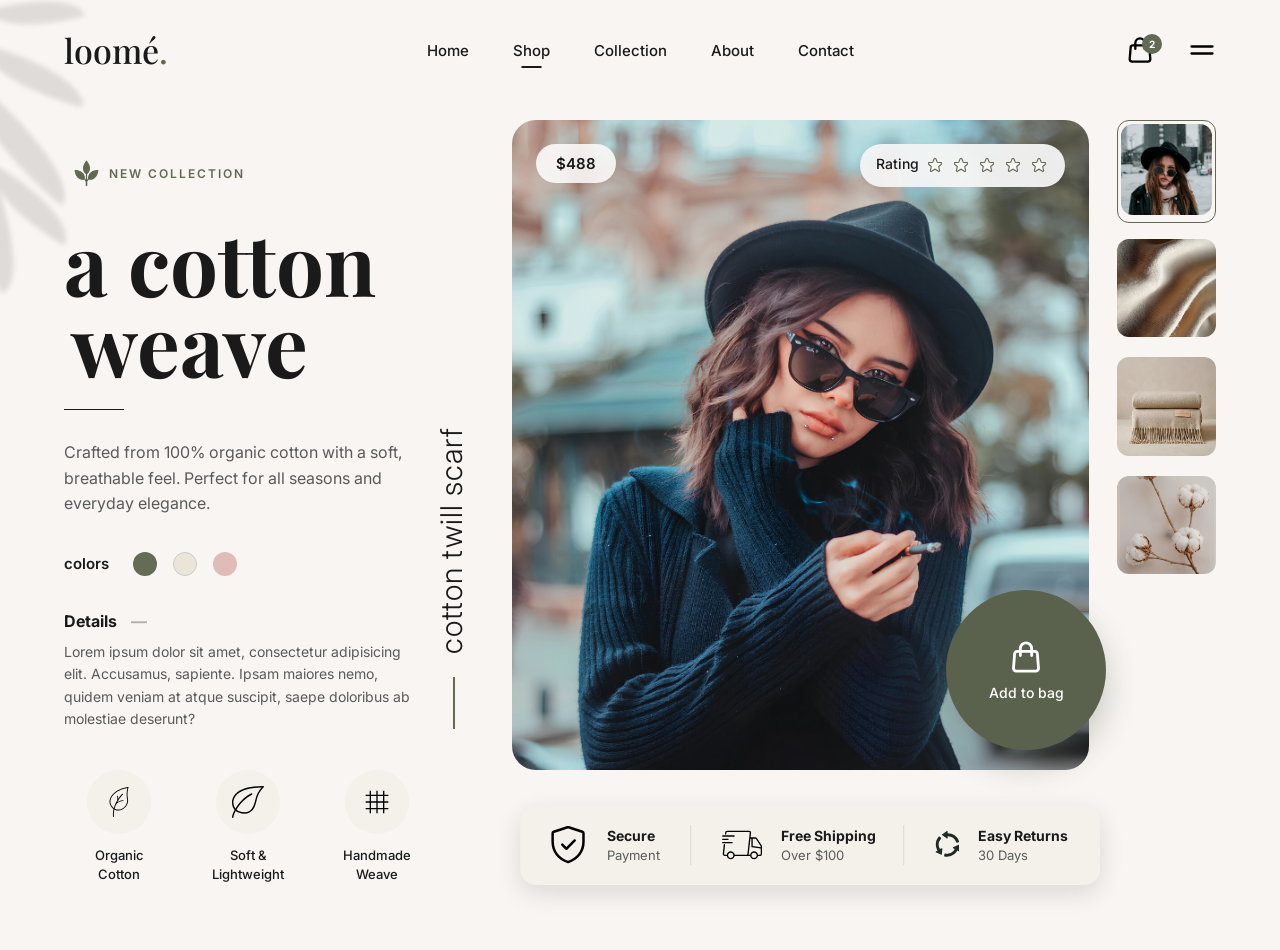
==== index.html @ 885e96d4 "Final fix: renamed a.html to index.html" ====
<!doctype html>
<html lang="en">
  <head>
    <meta charset="UTF-8" />
    <meta name="viewport" content="width=device-width, initial-scale=1.0" />
    <title>Loomé. | A Cotton Weave</title>

    <link rel="preconnect" href="https://fonts.googleapis.com" />
    <link rel="preconnect" href="https://fonts.gstatic.com" crossorigin />
    <link
      href="https://fonts.googleapis.com/css2?family=Inter:wght@400;500;600&family=Playfair+Display:wght@400;500;600&display=swap"
      rel="stylesheet"
    />

    <link rel="icon" href="data:image/svg+xml,<svg xmlns='http://www.w3.org/2000/svg' viewBox='0 0 32 32'><path fill='%23626a54' d='M16 2C9 2 4 8 4 14c0 4 2 7 5 9l-1 5c0 .6.4 1 1 1h14c.6 0 1-.4 1-1l-1-5c3-2 5-5 5-9 0-6-5-12-12-12zm0 4c1.5 0 3 2 3.5 5H12.5C13 8 14.5 6 16 6z'/></svg>" type="image/svg+xml" />
    <link rel="stylesheet" href="a.css" />
  </head>

  <body>
    <!-- Leaf Shadow Overlay (merged from hii.html) -->
    <div class="shadow-sidebar">
      <div class="leaf leaf-1"></div>
      <div class="leaf leaf-2"></div>
      <div class="leaf leaf-3"></div>
      <div class="leaf leaf-4"></div>
      <div class="leaf leaf-5"></div>
    </div>

    <header class="navbar">
      <div class="logo font-serif">loomé<span>.</span></div>

      <nav class="nav-links">
        <a href="#">Home</a>
        <a href="#" class="active-link">Shop</a>
        <a href="#">Collection</a>
        <a href="#">About</a>
        <a href="#">Contact</a>
      </nav>

      <div class="nav-actions">
        <div class="cart-box">
          <svg xmlns="http://www.w3.org/2000/svg" width="200" height="200" viewBox="0 0 24 24" fill="#000000">
            <g fill="none" stroke="#000000" stroke-linecap="round" stroke-linejoin="round" stroke-width="2">
              <path
                d="M3.977 9.84A2 2 0 0 1 5.971 8h12.058a2 2 0 0 1 1.994 1.84l.803 10A2 2 0 0 1 18.833 22H5.167a2 2 0 0 1-1.993-2.16l.803-10Z"
              />
              <path d="M16 11V6a4 4 0 0 0-4-4v0a4 4 0 0 0-4 4v5" />
            </g>
          </svg>
          <span class="badge">2</span>
        </div>
        <!-- Menu / Hamburger Icon -->
        <svg xmlns="http://www.w3.org/2000/svg" width="200" height="200" viewBox="0 0 24 24">
          <path
            fill="none"
            stroke="#000000"
            stroke-linecap="round"
            stroke-linejoin="round"
            stroke-width="2"
            d="M3 15h18M3 9h18"
          />
        </svg>
      </div>
    </header>

    <main class="showcase-container">
      <article class="left-content">
        <div class="new-collection">
          <!-- Decorative Leaf / Botanical Ornament -->
          <svg
            xmlns="http://www.w3.org/2000/svg"
            width="1024"
            height="1024"
            preserveAspectRatio="none"
            viewBox="0 0 2048 2048"
            display="block"
            id="a1c1c7e6-6c82-4d5e-a35e-f073b77989a0"
          >
            <path fill="#f8f5f2" d="M 0 0 L 2048 0 L 2048 2048 L 0 2048 L 0 0 z" class="colorffffff svgShape"></path>
            <path
              fill="#f8f5f2"
              d="M 1767.17 893.492 C 1768.96 911.976 1767.73 951.529 1767.8 971.241 L 1768.89 1107.15 L 1769.23 1259.68 C 1769.54 1348.61 1773.03 1442.19 1739.14 1526.13 C 1716.74 1581.59 1683.23 1629.81 1638.31 1669.49 C 1588.54 1712.63 1528.68 1742.51 1464.29 1756.35 C 1399.92 1770.28 1324.96 1767.62 1258.46 1767.76 L 1021.67 1767.5 L 800.336 1767.37 C 754.421 1767.5 701.403 1768.71 655.812 1766.3 C 550.573 1760.73 447.702 1715.15 377.395 1635.38 C 334.936 1587.05 305.66 1528.58 292.398 1465.62 C 279.533 1406.07 280.464 1319.87 280.207 1257.02 L 280.039 1034.32 L 280.053 804.229 C 279.981 748.866 278.727 692.244 282.349 637.126 C 289.1 532.247 337.828 434.513 417.525 366.004 C 463.341 326.005 528.139 294.079 587.67 281.989 C 657.521 267.803 740.595 270.192 812.289 270.39 L 1011.07 270.257 L 1237.25 270.076 C 1288.79 270.035 1341.9 269.266 1393.28 272.473 C 1499.74 279.119 1601.61 324.816 1672.11 406.144 C 1719.79 461.461 1750.89 529.101 1761.86 601.297 C 1767.69 640.131 1769.98 704.323 1766.96 743.63 L 1766.88 744.606 L 1767.17 893.492 z"
              class="colorffffff svgShape"
            ></path>
            <path
              fill="#f8f5f2"
              d="M 1767.17 893.492 C 1768.96 911.976 1767.73 951.529 1767.8 971.241 L 1768.89 1107.15 L 1769.23 1259.68 C 1769.54 1348.61 1773.03 1442.19 1739.14 1526.13 C 1716.74 1581.59 1683.23 1629.81 1638.31 1669.49 C 1588.54 1712.63 1528.68 1742.51 1464.29 1756.35 C 1399.92 1770.28 1324.96 1767.62 1258.46 1767.76 L 1021.67 1767.5 L 800.336 1767.37 C 754.421 1767.5 701.403 1768.71 655.812 1766.3 C 550.573 1760.73 447.702 1715.15 377.395 1635.38 C 334.936 1587.05 305.66 1528.58 292.398 1465.62 C 279.533 1406.07 280.464 1319.87 280.207 1257.02 L 280.039 1034.32 L 280.053 804.229 C 279.981 748.866 278.727 692.244 282.349 637.126 C 289.1 532.247 337.828 434.513 417.525 366.004 C 463.341 326.005 528.139 294.079 587.67 281.989 C 657.521 267.803 740.595 270.192 812.289 270.39 L 1011.07 270.257 L 1237.25 270.076 C 1288.79 270.035 1341.9 269.266 1393.28 272.473 C 1499.74 279.119 1601.61 324.816 1672.11 406.144 C 1719.79 461.461 1750.89 529.101 1761.86 601.297 C 1767.69 640.131 1769.98 704.323 1766.96 743.63 L 1766.88 744.606 C 1763.19 749.811 1765.47 806.298 1764.81 818.019 C 1763.34 798.137 1764.08 772.165 1763.99 751.796 C 1763.58 719.822 1762.71 687.856 1761.36 655.908 C 1751.82 469.374 1635.46 323.747 1449.67 286.172 C 1384.65 273.022 1316.18 275.717 1250 275.795 L 1040.13 275.994 L 818.181 276.132 C 762.923 276.038 708.32 274.912 653.142 278.66 C 547.54 285.834 450.688 330.394 381.092 411.262 C 338.662 460.651 309.348 519.926 295.85 583.624 C 283.047 643.886 285.513 717.315 285.609 779.313 L 285.464 975.562 L 285.837 1224.56 C 286.021 1307.12 282.298 1395.56 301.359 1476.19 C 318.077 1546.92 360.358 1617.38 415.842 1664.85 C 466.935 1708.36 528.163 1738.3 593.876 1751.91 C 646.013 1763.06 706.036 1762.88 759.415 1763.44 L 965.832 1763.55 L 1226.44 1763.51 C 1282.43 1763.33 1339.06 1763.89 1394.64 1760.27 C 1500.18 1753.41 1601.9 1709.59 1670.99 1627.35 C 1761.58 1519.49 1763.96 1414.77 1764 1281.93 L 1763.94 1106.6 L 1764 1040.87 C 1764 1031.46 1763.55 1010.98 1764.99 1002.34 C 1769.49 994.738 1766.47 909.94 1767.17 893.492 z"
              class="colorcac9ca svgShape"
            ></path>
            <path
              fill="#626a54"
              d="M 1764.81 818.019 C 1765.47 806.298 1763.19 749.811 1766.88 744.606 L 1767.17 893.492 C 1766.47 909.94 1769.49 994.738 1764.99 1002.34 L 1764.81 818.019 z"
              class="color929392 svgShape"
            ></path>
            <path
              d="M 1022.09 457.817 C 1034.05 458.702 1049.45 481.337 1056.94 491.252 C 1130.3 588.339 1197.32 710.33 1180.28 836.294 C 1168.26 925.153 1120.59 997.635 1050.41 1051.48 L 1055.81 1299.47 C 1068.34 1282.46 1084.57 1266.35 1098.37 1250.02 C 1095.73 1218.06 1097.78 1185.89 1104.49 1154.53 C 1123.18 1068.59 1176.61 995.525 1250.46 948.456 C 1326.96 899.702 1418.09 879.021 1507.45 870.851 C 1521.03 869.61 1547.84 865.917 1560.47 869.196 C 1563.33 869.941 1564.92 871.07 1566.29 873.758 C 1572.46 885.773 1553.97 958.666 1549.52 974.832 C 1519 1085.61 1461.32 1199.45 1357.85 1258.14 C 1285.83 1298.99 1208.56 1308.4 1129.02 1286.51 C 1114.33 1301.87 1067.32 1361.25 1057.23 1379.06 C 1057.04 1392.38 1058.01 1408.81 1058.4 1422.35 L 1060.19 1495.17 C 1061.08 1529.21 1070.25 1569.23 1026.63 1577.09 C 978.407 1575.32 989.862 1530.96 989.667 1497.4 C 989.442 1458.62 992.977 1418.44 991.548 1379.77 C 967.531 1345.14 947.243 1319.63 919.956 1287.66 C 871.474 1302.49 816.665 1300.91 767.551 1288.97 C 587.994 1245.33 499.711 1046.79 481.342 879.141 C 481.039 864.174 504.458 867.934 513.133 868.439 C 646.223 876.194 796.063 914.012 883.011 1022.89 C 931.964 1084.18 958.351 1171.47 949.297 1249.01 C 964.192 1266.54 978.714 1282.4 993.581 1300.49 C 992.635 1276.3 994.811 1237.81 995.365 1212.52 L 998.875 1050.49 L 997.929 1049.92 C 968.467 1032.65 935.345 994.623 916.779 966.091 C 870.193 894.498 855.659 807.794 874.275 724.513 C 892.712 642.03 939.855 561.186 990.476 494.218 C 996.49 486.262 1014.44 462.719 1022.09 457.817 z"
              fill="#626a54"
              class="color000000 svgShape"
            ></path>
            <path
              fill="#626a54"
              d="M1543.31 885.415C1545.89 885.191 1547.55 885.291 1550.12 885.351 1552.91 890.42 1541.17 942.875 1538.62 952.875 1510.57 1062.66 1457.79 1178.18 1357.35 1239.21 1292.38 1278.68 1215.76 1291.69 1142.3 1273.38 1187.89 1222.44 1237.5 1176.92 1286.64 1129.63 1324.54 1092.95 1361.77 1055.57 1398.29 1017.51 1403.9 1012.02 1406.68 1007.31 1402.61 999.588 1395.53 994.702 1389.43 999.758 1383.33 1003.99 1330.25 1040.86 1281.39 1080.63 1232.72 1123.15 1191.63 1158.48 1152.02 1195.48 1113.97 1234.06 1112.67 981.625 1328.16 899.47 1543.31 885.415zM497.563 884.618C501.044 884.669 504.524 884.782 508.001 884.958 629.375 890.904 774.071 925.831 858.517 1019.63 911.097 1078.11 938.222 1155.13 933.898 1233.66 857.908 1151.78 749.123 1062.68 655.827 998.618 653.956 997.334 650.561 998.462 648.645 999.403 643.77 1004.57 643.84 1008.58 647.35 1014.65 667.401 1038.49 690.488 1060.4 712.212 1082.7 774.887 1147.01 847.506 1206.47 906.656 1274 896.894 1276.27 887.043 1278.13 877.128 1279.59 804.351 1289.64 725.169 1266.61 666.976 1222.42 566.742 1146.32 513.822 1005.36 497.563 884.618zM1025.01 477.948C1025.18 478.148 1025.36 478.349 1025.53 478.549 1101.97 572.301 1176.92 696.185 1165.62 821.994 1159.76 887.231 1130.79 948.22 1087.3 996.726 1075.8 1009.56 1062.96 1020.29 1049.87 1031.24 1050.12 1005.22 1048.33 974.369 1047.67 948.027 1046.64 893.007 1044.85 838.005 1042.29 783.035 1041.17 757.035 1039.67 731.054 1037.78 705.098 1036.94 694.035 1036.22 682.157 1034.37 671.235 1033.61 666.77 1030.88 665.111 1027.36 662.766 1017.94 663.086 1014.37 665.305 1013.27 675.078 1012.02 686.273 1011.58 697.473 1010.85 708.71 1009.06 733.671 1007.7 758.661 1006.75 783.668 1003.31 866.019 1002.36 948.273 999.222 1030.3 992.124 1024.75 985.206 1018.97 978.481 1012.97 922.443 962.855 887.642 888.973 883.036 814.009 877.6 725.558 912.082 645.794 956.988 571.715 976.399 539.694 999.804 506.021 1025.01 477.948z"
              class="colorffffff svgShape"
            ></path>
            <path
              fill="#5a5a5a"
              d="M 1023.89 759.085 L 1026.06 763.741 C 1026.53 802.804 1028.44 844.054 1029.56 883.275 L 1034.41 1078.51 C 1035.22 1111.06 1037.18 1317.38 1041.41 1327.42 C 1042.69 1330.45 1043.98 1330.6 1046.98 1331.61 C 1056.7 1330.88 1069.55 1308.44 1075.98 1301.08 C 1082.62 1293.49 1089.21 1285.09 1096.08 1277.58 C 1155.95 1212.1 1222.42 1152.56 1290.39 1095.64 C 1300.67 1087.04 1332.23 1059.63 1341.23 1054.39 C 1339.05 1058.65 1242.07 1149.85 1231.13 1160.19 C 1158.46 1228.91 1098.57 1291.36 1040.23 1373.13 L 1043.12 1488.16 C 1043.5 1505.7 1044.29 1523.14 1043.9 1540.72 C 1043.35 1565.57 1008.26 1565.58 1006.18 1545.26 C 1004.32 1527.04 1005.92 1503.46 1006.34 1484.81 L 1008.26 1374.14 C 999.855 1359.48 978.477 1332.06 967.629 1318.36 C 908.402 1243.51 836.372 1179.17 768.026 1112.9 C 748.734 1094.2 726.282 1074.71 707.911 1055.73 C 711.946 1056.81 736.407 1078.01 741.633 1082.26 C 817.814 1144.16 892.289 1210.83 957.718 1284.11 C 970.754 1298.65 981.935 1314.67 994.307 1329.73 C 998.652 1335.02 1003.49 1332.41 1007.62 1328.91 C 1010.24 1316.2 1010.44 1272.36 1010.69 1257.49 L 1013.05 1149.6 C 1015.28 1019.39 1018.89 889.214 1023.89 759.085 z"
              class="colorffffff svgShape"
            ></path>
            <path
              fill="#5a5a5a"
              d="M 1024.4 744.046 C 1025.68 752.158 1025.99 755.539 1026.06 763.741 L 1023.89 759.085 C 1023.98 754.041 1024.03 749.08 1024.4 744.046 z"
              class="color929392 svgShape"
            ></path>
          </svg>
          <span>NEW COLLECTION</span>
        </div>

        <h1 class="main-title font-serif">
          a cotton<br />
          <span class="indent">weave</span>
        </h1>

        <div class="divider-line"></div>

        <p class="description">
          Crafted from 100% organic cotton with a soft, breathable feel. Perfect for all seasons and everyday elegance.
        </p>

        <div class="color-options">
          <span class="color-text">colors</span>
          <span class="color-dot dot-olive"></span>
          <span class="color-dot dot-beige"></span>
          <span class="color-dot dot-pink"></span>
        </div>

        <div class="details-section">
          <h3 class="font-sans">Details <span class="dash">—</span></h3>
          <p>
            Lorem ipsum dolor sit amet, consectetur adipisicing elit. Accusamus, sapiente. Ipsam maiores nemo, quidem
            veniam at atque suscipit, saepe doloribus ab molestiae deserunt?
          </p>
        </div>

        <div class="features-wrapper">
          <!-- Organic Cotton — Leaf Icon -->
          <div class="feature-item">
            <div class="icon-bg-circle">
              <svg
                id="SvgjsSvg1001"
                width="32"
                height="32"
                xmlns="http://www.w3.org/2000/svg"
                version="1.1"
                xmlns:xlink="http://www.w3.org/1999/xlink"
                xmlns:svgjs="http://svgjs.com/svgjs"
              >
                <defs id="SvgjsDefs1002"></defs>
                <g id="SvgjsG1008">
                  <svg
                    xmlns="http://www.w3.org/2000/svg"
                    enable-background="new 0 0 70 70"
                    viewBox="0 0 70 70"
                    width="32"
                    height="32"
                  >
                    <path
                      d="M33.5500755,53.4800339c-4.623045,0-9.1562481-1.7011719-12.8715801-5.0073242c-6.0507812-5.3847656-8.0820312-13.4418945-5.3012695-21.0273418l0.1240234-0.3330078c2.1044922-5.5322266,5.9858398-10.4462891,11.2250977-14.2133789C39.3205833,3.8447819,54.111599,2.077692,54.7351341,2.0068913c0.3334961-0.0419922,0.6679688,0.0961914,0.8833008,0.3564453c0.215332,0.2607422,0.284668,0.6123047,0.184082,0.9350586c-3.2216797,10.3344727-1.934082,20.1635742-1.4624023,22.9301758c0.2260742,1.3271484,0.3950195,2.4482422,0.487793,3.6044922l0.0288086,0.394043c0.5917969,8.6088848-4.0751953,16.7827129-11.8901367,20.8207989l-0.5327148,0.2724609C39.5666771,52.7686081,36.5398216,53.4800339,33.5500755,53.4800339z M53.448513,4.2231998c-4.0825195,0.6977539-15.6782227,3.1987305-25.5541973,10.2998047c-4.9204102,3.5371094-8.559082,8.1357422-10.5229492,13.2978516l-0.1152344,0.3100586c-2.4926758,6.8002911-0.671875,14.0209942,4.7519531,18.8476543c5.4902344,4.8852539,12.9702129,5.8657227,19.5239239,2.5566406l0.5175781-0.2646484c7.1049805-3.6708984,11.3491211-11.09375,10.8115234-18.9086895l-0.0263672-0.362793c-0.0874023-1.0898438-0.2495117-2.1601562-0.4663086-3.4345703C51.9011497,23.8228092,50.6633568,14.4121647,53.448513,4.2231998z"
                      fill="#000000"
                      class="svgShape color000000-0 selectable"
                    ></path>
                    <path
                      d="M22.9944134,68.0005417c-0.5146484,0-0.9521484-0.3950195-0.9956055-0.9169922c-2.3237305-27.8852539,19.9145489-49.8925781,20.1391582-50.1113281c0.3959961-0.3862305,1.0292969-0.3764648,1.4135742,0.0185547c0.3857422,0.3955078,0.3774414,1.0283203-0.0180664,1.4140625c-0.2177734,0.2124023-21.7856426,21.5825176-19.541502,48.5126953c0.0458984,0.550293-0.3632812,1.0336914-0.9135742,1.0795898C23.0500774,67.9995651,23.0222454,68.0005417,22.9944134,68.0005417z"
                      fill="#000000"
                      class="svgShape color000000-1 selectable"
                    ></path>
                    <path
                      d="M32.6111107 32.0064011c-.5209961 0-.9604473-.4038067-.9965801-.9316387l-.6020508-8.7744141c-.0380859-.5507812.3779297-1.0283203.9291992-1.065918.5429668-.0307617 1.0283184.3779297 1.0659161.9291992l.6020508 8.7744141c.0380859.5507812-.3779297 1.0283203-.9291992 1.0659161C32.6574974 32.0054245 32.6340599 32.0064011 32.6111107 32.0064011zM28.6999798 39.2495651c-.2666016 0-.5327148-.105957-.7294922-.315918-.3779297-.402832-.3574219-1.0356445.0454102-1.4135742 5.9360332-5.5664043 15.2192364-6.3964825 15.6113262-6.4291973.5493164-.0498047 1.0332031.362793 1.0791016.913084.0463867.550293-.3623047 1.0336914-.9125977 1.0800781-.0893555.0073242-8.9897461.8125-14.4096661 5.8950195C29.1911907 39.1597214 28.9455853 39.2495651 28.6999798 39.2495651z"
                      fill="#000000"
                      class="svgShape color000000-2 selectable"
                    ></path>
                  </svg>
                </g>
              </svg>
            </div>
            <p>Organic<br />Cotton</p>
          </div>
          <!-- Soft & Lightweight — Feather Icon -->
          <div class="feature-item">
            <div class="icon-bg-circle">
              <svg
                xmlns="http://www.w3.org/2000/svg"
                version="1.1"
                xmlns:xlink="http://www.w3.org/1999/xlink"
                width="512"
                height="512"
                x="0"
                y="0"
                viewBox="0 0 469.343 469.343"
                style="enable-background: new 0 0 512 512"
                xml:space="preserve"
                class=""
              >
                <g>
                  <path
                    d="M468.523 6.597a10.667 10.667 0 0 0-9.856-6.592C44.693.005 0 171.567 0 245.338c0 95.701 72.875 160 181.333 160 136.981 0 165.675-130.347 181.099-200.363C383.168 110.703 428.8 55.663 466.219 18.223a10.643 10.643 0 0 0 2.304-11.626zM341.589 200.389c-19.563 88.832-49.664 183.616-160.256 183.616-95.701 0-160-55.723-160-138.667 0-65.899 40.789-217.259 412.16-223.787-35.264 38.806-73.173 93.611-91.904 178.838z"
                    fill="#000000"
                    opacity="1"
                    data-original="#000000"
                    class=""
                  ></path>
                  <path
                    d="M297.6 112.687c-2.581-5.291-8.96-7.488-14.251-4.949C109.973 191.749 0 395.247 0 458.671c0 5.888 4.779 10.667 10.667 10.667s10.667-4.779 10.667-10.667c0-49.856 96.235-246.891 271.317-331.733 5.29-2.581 7.509-8.96 4.949-14.251z"
                    fill="#000000"
                    opacity="1"
                    data-original="#000000"
                    class=""
                  ></path>
                </g>
              </svg>
            </div>
            <p>Soft &<br />Lightweight</p>
          </div>
          <!-- Handmade Weave — Grid / Hashtag Icon -->
          <div class="feature-item">
            <div class="icon-bg-circle">
              <svg xmlns="http://www.w3.org/2000/svg" width="200" height="200" viewBox="0 0 24 24">
                <path
                  fill="#000000"
                  d="M6.5 20.5v-3h-3v-1h3v-4h-3v-1h3v-4h-3v-1h3v-3h1v3h4v-3h1v3h4v-3h1v3h3v1h-3v4h3v1h-3v4h3v1h-3v3h-1v-3h-4v3h-1v-3h-4v3h-1Zm1-4h4v-4h-4v4Zm5 0h4v-4h-4v4Zm-5-5h4v-4h-4v4Zm5 0h4v-4h-4v4Z"
                />
              </svg>
            </div>
            <p>Handmade<br />Weave</p>
          </div>
        </div>
      </article>

      <section class="right-content">
        <div class="hero-image-box fixed-size">
          <img src="./images/img-1.webp" alt="Woman with Scarf" class="hero-img" />

          <div class="float-price">$488</div>

          <div class="float-rating">
            Rating
            <span class="stars">
              <!-- Star 1 -->
              <input type="checkbox" id="star1" />
              <label for="star1">
                <svg xmlns="http://www.w3.org/2000/svg" width="512" height="512" viewBox="0 0 511.987 511">
                  <g>
                    <path
                      d="M255.992 0.492c-10.903 0-20.715 6.488-25.022 16.535l-58.433 136.77L24.74 167.214c-10.883.98-20.031 8.344-23.403 18.711-3.371 10.367-.254 21.738 7.976 28.906l111.703 97.941-32.937 145.09c-2.415 10.668 1.727 21.7 10.582 28.094 8.851 6.398 20.61 6.89 29.91 1.3l127.445-76.203 127.446 76.16c9.3 5.59 21.078 5.098 29.91-1.3 8.851-6.398 12.992-17.43 10.578-28.098l-32.938-145.086 111.696-97.941c8.211-7.168 11.329-18.539 7.957-28.907-3.371-10.367-12.543-17.731-23.425-18.711L339.449 153.797 281.016 17.027c-4.309-10.024-14.121-16.535-25.024-16.535z"
                      stroke="#626a54"
                      stroke-width="40"
                    />
                  </g>
                </svg>
              </label>
              <!-- Star 2 -->
              <input type="checkbox" id="star2" />
              <label for="star2">
                <svg xmlns="http://www.w3.org/2000/svg" width="512" height="512" viewBox="0 0 511.987 511">
                  <g>
                    <path
                      d="M255.992 0.492c-10.903 0-20.715 6.488-25.022 16.535l-58.433 136.77L24.74 167.214c-10.883.98-20.031 8.344-23.403 18.711-3.371 10.367-.254 21.738 7.976 28.906l111.703 97.941-32.937 145.09c-2.415 10.668 1.727 21.7 10.582 28.094 8.851 6.398 20.61 6.89 29.91 1.3l127.445-76.203 127.446 76.16c9.3 5.59 21.078 5.098 29.91-1.3 8.851-6.398 12.992-17.43 10.578-28.098l-32.938-145.086 111.696-97.941c8.211-7.168 11.329-18.539 7.957-28.907-3.371-10.367-12.543-17.731-23.425-18.711L339.449 153.797 281.016 17.027c-4.309-10.024-14.121-16.535-25.024-16.535z"
                      stroke="#626a54"
                      stroke-width="40"
                    />
                  </g>
                </svg>
              </label>
              <!-- Star 3 -->
              <input type="checkbox" id="star3" />
              <label for="star3">
                <svg xmlns="http://www.w3.org/2000/svg" width="512" height="512" viewBox="0 0 511.987 511">
                  <g>
                    <path
                      d="M255.992 0.492c-10.903 0-20.715 6.488-25.022 16.535l-58.433 136.77L24.74 167.214c-10.883.98-20.031 8.344-23.403 18.711-3.371 10.367-.254 21.738 7.976 28.906l111.703 97.941-32.937 145.09c-2.415 10.668 1.727 21.7 10.582 28.094 8.851 6.398 20.61 6.89 29.91 1.3l127.445-76.203 127.446 76.16c9.3 5.59 21.078 5.098 29.91-1.3 8.851-6.398 12.992-17.43 10.578-28.098l-32.938-145.086 111.696-97.941c8.211-7.168 11.329-18.539 7.957-28.907-3.371-10.367-12.543-17.731-23.425-18.711L339.449 153.797 281.016 17.027c-4.309-10.024-14.121-16.535-25.024-16.535z"
                      stroke="#626a54"
                      stroke-width="40"
                    />
                  </g>
                </svg>
              </label>
              <!-- Star 4 -->
              <input type="checkbox" id="star4" />
              <label for="star4">
                <svg xmlns="http://www.w3.org/2000/svg" width="512" height="512" viewBox="0 0 511.987 511">
                  <g>
                    <path
                      d="M255.992 0.492c-10.903 0-20.715 6.488-25.022 16.535l-58.433 136.77L24.74 167.214c-10.883.98-20.031 8.344-23.403 18.711-3.371 10.367-.254 21.738 7.976 28.906l111.703 97.941-32.937 145.09c-2.415 10.668 1.727 21.7 10.582 28.094 8.851 6.398 20.61 6.89 29.91 1.3l127.445-76.203 127.446 76.16c9.3 5.59 21.078 5.098 29.91-1.3 8.851-6.398 12.992-17.43 10.578-28.098l-32.938-145.086 111.696-97.941c8.211-7.168 11.329-18.539 7.957-28.907-3.371-10.367-12.543-17.731-23.425-18.711L339.449 153.797 281.016 17.027c-4.309-10.024-14.121-16.535-25.024-16.535z"
                      stroke="#626a54"
                      stroke-width="40"
                    />
                  </g>
                </svg>
              </label>
              <!-- Star 5 -->
              <input type="checkbox" id="star5" />
              <label for="star5">
                <svg xmlns="http://www.w3.org/2000/svg" width="512" height="512" viewBox="0 0 511.987 511">
                  <g>
                    <path
                      d="M255.992 0.492c-10.903 0-20.715 6.488-25.022 16.535l-58.433 136.77L24.74 167.214c-10.883.98-20.031 8.344-23.403 18.711-3.371 10.367-.254 21.738 7.976 28.906l111.703 97.941-32.937 145.09c-2.415 10.668 1.727 21.7 10.582 28.094 8.851 6.398 20.61 6.89 29.91 1.3l127.445-76.203 127.446 76.16c9.3 5.59 21.078 5.098 29.91-1.3 8.851-6.398 12.992-17.43 10.578-28.098l-32.938-145.086 111.696-97.941c8.211-7.168 11.329-18.539 7.957-28.907-3.371-10.367-12.543-17.731-23.425-18.711L339.449 153.797 281.016 17.027c-4.309-10.024-14.121-16.535-25.024-16.535z"
                      stroke="#626a54"
                      stroke-width="40"
                    />
                  </g>
                </svg>
              </label>
            </span>
          </div>

          <div class="float-vertical-text">
            <span class="v-line"></span>
            cotton twill scarf
          </div>

          <button class="float-add-btn">
            <!-- Add to Bag — White Shopping Bag Icon -->
            <svg xmlns="http://www.w3.org/2000/svg" width="200" height="200" viewBox="0 0 24 24" fill="#ffffff">
              <g fill="none" stroke="#ffffff" stroke-linecap="round" stroke-linejoin="round" stroke-width="2">
                <path
                  d="M3.977 9.84A2 2 0 0 1 5.971 8h12.058a2 2 0 0 1 1.994 1.84l.803 10A2 2 0 0 1 18.833 22H5.167a2 2 0 0 1-1.993-2.16l.803-10Z"
                />
                <path d="M16 11V6a4 4 0 0 0-4-4v0a4 4 0 0 0-4 4v5" />
              </g>
            </svg>
            <span>Add to bag</span>
          </button>
        </div>

        <aside class="thumbnails-box">
          <div class="thumb active-thumb"><img src="./images/img-5.jpg" alt="Thumb 1" /></div>

          <div class="thumb"><img src="./images/img-2.webp" alt="Thumb 2" /></div>

          <div class="thumb"><img src="./images/img-3.webp" alt="Thumb 3" /></div>

          <div class="thumb"><img src="./images/img-4.webp" alt="Thumb 4" /></div>
        </aside>
      </section>
    </main>

    <footer class="trust-banner fixed-size">
      <!-- Secure Payment — Shield + Checkmark -->
      <div class="trust-item">
        <svg xmlns="http://www.w3.org/2000/svg" width="200" height="200" viewBox="0 0 24 24">
          <path
            fill="#000000"
            d="M16.53 9.78a.75.75 0 0 0-1.06-1.06L11 13.19l-1.97-1.97a.75.75 0 0 0-1.06 1.06l2.5 2.5a.75.75 0 0 0 1.06 0l5-5Z"
          />
          <path
            fill="#000000"
            d="m12.54.637l8.25 2.675A1.75 1.75 0 0 1 22 4.976V10c0 6.19-3.771 10.704-9.401 12.83a1.704 1.704 0 0 1-1.198 0C5.77 20.705 2 16.19 2 10V4.976c0-.758.489-1.43 1.21-1.664L11.46.637a1.748 1.748 0 0 1 1.08 0Zm-.617 1.426l-8.25 2.676a.249.249 0 0 0-.173.237V10c0 5.46 3.28 9.483 8.43 11.426a.199.199 0 0 0 .14 0C17.22 19.483 20.5 15.461 20.5 10V4.976a.25.25 0 0 0-.173-.237l-8.25-2.676a.253.253 0 0 0-.154 0Z"
          />
        </svg>
        <div class="trust-text"><strong>Secure</strong><br />Payment</div>
      </div>
      <div id="trust-divider1"></div>
      <!-- Free Shipping — Delivery Truck -->
      <div class="trust-item">
        <svg
          xmlns="http://www.w3.org/2000/svg"
          version="1.1"
          xmlns:xlink="http://www.w3.org/1999/xlink"
          width="512"
          height="512"
          x="0"
          y="0"
          viewBox="0 0 512 512"
          style="enable-background: new 0 0 512 512"
          xml:space="preserve"
          class=""
        >
          <g>
            <path
              d="m510.567 264.067-63.217-94.775c-4.725-7.154-12.683-11.425-21.283-11.425h-61.081l6.331-56.912c.8-7.208-1.533-14.454-6.383-19.879a25.643 25.643 0 0 0-19.075-8.542H64.508c-13.108 0-24.05 9.804-25.458 22.767l-2.133 18.946c-.525 4.683 2.842 8.908 7.525 9.433 4.725.55 8.908-2.846 9.442-7.525l2.133-18.979c.467-4.321 4.117-7.575 8.492-7.575h281.35c2.45 0 4.708 1.017 6.358 2.858 1.642 1.838 2.408 4.188 2.133 6.612l-30.375 273.083c-.467 4.25-4.158 7.579-8.408 7.579H161.363c-4.082-24.176-25.109-42.667-50.429-42.667s-46.347 18.491-50.429 42.667H34.133c-2.45 0-4.708-1.012-6.358-2.854-1.65-1.842-2.408-4.192-2.142-6.617l13.058-117.588c.517-4.683-2.858-8.904-7.542-9.421-4.567-.517-8.908 2.854-9.425 7.538L8.667 368.388a25.638 25.638 0 0 0 6.4 19.879 25.63 25.63 0 0 0 19.067 8.533h26.371c4.082 24.176 25.109 42.667 50.429 42.667s46.347-18.491 50.429-42.667h197.808c4.082 24.176 25.109 42.667 50.429 42.667s46.347-18.491 50.429-42.667H486.4c14.117 0 25.6-11.483 25.6-25.6V268.8c0-1.683-.5-3.333-1.433-4.733zM110.933 422.4c-18.825 0-34.133-15.312-34.133-34.133s15.308-34.133 34.133-34.133 34.133 15.313 34.133 34.133-15.308 34.133-34.133 34.133zm298.667 0c-18.825 0-34.133-15.312-34.133-34.133s15.308-34.133 34.133-34.133c18.825 0 34.133 15.313 34.133 34.133S428.425 422.4 409.6 422.4zm85.333-51.2c0 4.704-3.825 8.533-8.533 8.533h-26.371c-4.082-24.176-25.109-42.667-50.429-42.667s-46.347 18.491-50.429 42.667h-19.602c.642-1.824 1.155-3.712 1.373-5.712l22.146-199.088h12.379v102.4a8.534 8.534 0 0 0 7.325 8.446l112.142 16.02V371.2zm0-86.638-102.4-14.629v-95h33.533a8.432 8.432 0 0 1 7.067 3.796l61.8 92.654v13.179z"
              fill="#000000"
              opacity="1"
              data-original="#000000"
              class=""
            ></path>
            <path
              d="M8.533 149.333H153.6a8.53 8.53 0 0 0 8.533-8.533 8.53 8.53 0 0 0-8.533-8.533H8.533A8.53 8.53 0 0 0 0 140.8a8.53 8.53 0 0 0 8.533 8.533zM8.533 192H76.8c4.717 0 8.533-3.821 8.533-8.533s-3.817-8.533-8.533-8.533H8.533c-4.717 0-8.533 3.821-8.533 8.533S3.817 192 8.533 192zM128 234.667c4.717 0 8.533-3.821 8.533-8.533S132.717 217.6 128 217.6H8.533C3.817 217.6 0 221.421 0 226.133s3.817 8.533 8.533 8.533H128z"
              fill="#000000"
              opacity="1"
              data-original="#000000"
              class=""
            ></path>
          </g>
        </svg>
        <div class="trust-text"><strong>Free Shipping</strong><br />Over $100</div>
      </div>
      <div id="trust-divider2"></div>
      <!-- Easy Returns — Return Arrow -->
      <div class="trust-item">
        <svg xmlns="http://www.w3.org/2000/svg" width="388" height="388" viewBox="24 65 168 168">
          <!-- Center Icon -->
          <svg x="87.84" y="87.84" width="112.32" height="112.32" viewBox="0 0 60 60">
            <path
              fill="#1f2a26"
              d="M49.166 26.5A20.129 20.129 0 0 0 30 12.848v4.372a1.019 1.019 0 0 1-1.605.829l-10.984-7.786a.8.8 0 0 1 0-1.292L28.4 1.188a1.013 1.013 0 0 1 1.6.826v4.373c12.078 0 21.972 7.153 25.755 17.824a1.6 1.6 0 0 1-1 2.056l-3.607 1.2a1.578 1.578 0 0 1-1.982-.967zM18.2 40.712l-1.25 13.411a.8.8 0 0 1-1.12.65l-12.24-5.63a1.015 1.015 0 0 1-.08-1.8l3.78-2.19c-6.04-10.461-4.79-22.6 2.56-31.212a1.607 1.607 0 0 1 2.28-.17l2.84 2.53a1.573 1.573 0 0 1 .15 2.2 20.124 20.124 0 0 0-2.23 23.421l3.78-2.18a1.024 1.024 0 0 1 1.53.97zM57 46.373a1.02 1.02 0 0 1-1.52.97l-3.78-2.19c-6.04 10.46-17.18 15.451-28.32 13.39a1.6 1.6 0 0 1-1.28-1.89l.77-3.72A1.572 1.572 0 0 1 24.7 51.7a20.133 20.133 0 0 0 21.4-9.781l-3.78-2.19a1.015 1.015 0 0 1 .08-1.8l12.23-5.62a.792.792 0 0 1 1.12.65z"
            />
          </svg>
        </svg>

        <div class="trust-text"><strong>Easy Returns</strong><br />30 Days</div>
      </div>
    </footer>
  </body>
</html>
---- a.css ----
/* =========================================
   1. GLOBAL RESET & BASE STYLES
   ========================================= */
* {
  margin: 0;
  padding: 0;
  box-sizing: border-box;
}

body {
  background-color: #f8f5f2;
  font-family: 'Inter', sans-serif;
  color: #5a5a5a;
  position: relative;
  overflow-x: hidden;
}

html,
body {
  width: 100%;
  min-height: 100vh;
}

/* =========================================
   LEAF SHADOW OVERLAY (from hii.html merge)
   ========================================= */
.shadow-sidebar {
  position: absolute;
  top: 0;
  left: 0;
  width: 200px;
  height: 200px;
  pointer-events: none;
  filter: blur(2.5px);
  opacity: 0.16;
  z-index: 10;
}

.leaf {
  position: absolute;
  background-color: #5c554b;
  border-radius: 0 100%;
  transform-origin: left top;
}

.leaf-1 {
  width: 90px;
  height: 30px;
  top: 10px;
  left: -10px;
  transform: rotate(-15deg);
}

.leaf-2 {
  width: 110px;
  height: 35px;
  top: 45px;
  left: -15px;
  transform: rotate(15deg);
}

.leaf-3 {
  width: 140px;
  height: 40px;
  top: 85px;
  left: -20px;
  transform: rotate(40deg);
}

.leaf-4 {
  width: 160px;
  height: 45px;
  top: 130px;
  left: -25px;
  transform: rotate(65deg);
}

.leaf-5 {
  width: 100px;
  height: 35px;
  top: 165px;
  left: -5px;
  transform: rotate(30deg);
}

.font-serif {
  font-family: 'Playfair Display', serif;
}

.font-sans {
  font-family: 'Inter', sans-serif;
}

/* =========================================
   2. NAVBAR
   ========================================= */
.navbar {
  position: relative;
  height: 100px;
  width: 100%;
}

.logo {
  position: absolute;
  left: 5%;
  top: 50%;
  transform: translateY(-50%);
  font-size: 34px;
  font-weight: 500;
  color: #1a1a1a;
}

.logo span {
  color: #626a54;
}

.nav-links {
  position: absolute;
  left: 50%;
  top: 50%;
  transform: translate(-50%, -50%);
  white-space: nowrap;
}

.nav-links a {
  text-decoration: none;
  color: #1a1a1a;
  font-size: 15px;
  font-weight: 500;
  margin: 0 20px;
  position: relative;
  display: inline-block;
}

.nav-links .active-link::after {
  content: '';
  position: absolute;
  bottom: -8px;
  left: 50%;
  transform: translateX(-50%);
  width: 20px;
  height: 2px;
  background-color: #1a1a1a;
}

.nav-actions {
  position: absolute;
  right: 5%;
  top: 50%;
  transform: translateY(-50%);
}

.cart-box,
.menu-icon {
  display: inline-block;
  vertical-align: middle;
  cursor: pointer;
}

.cart-box {
  position: relative;
  margin-right: 30px;
}

/* Inline SVG nav icons */
.cart-box > svg,
.nav-actions > svg {
  width: 28px;
  height: 28px;
  display: inline-block;
  vertical-align: middle;
  cursor: pointer;
}

/* New collection inline SVG leaf */
.new-collection > svg {
  width: 45px;
  height: 47px;
  display: inline-block;
  vertical-align: middle;
  margin-right: -4px;
}

.badge {
  position: absolute;
  top: -2px;
  right: -8px;
  width: 20px;
  height: 20px;
  background-color: #626a54;
  color: white;
  font-size: 10px;
  font-weight: bold;
  border-radius: 50%;
  text-align: center;
  line-height: 20px;
}

/* =========================================
   3. MAIN SHOWCASE
   ========================================= */
.showcase-container {
  position: relative;
  width: 100%;
  height: 850px;
}

/* LEFT COLUMN */
.left-content {
  position: absolute;
  left: 5%;
  top: 50px;
  width: 35%;
}

.new-collection span {
  font-size: 12px;
  letter-spacing: 2px;
  color: #626a54;
  display: inline-block;
  vertical-align: middle;
  font-weight: 600;
}

.main-title {
  font-size: 85px;
  line-height: 0.95;
  color: #1a1a1a;
  margin: 25px 0;
}

.indent {
  margin-left: 7px;
}

.divider-line {
  width: 60px;
  height: 1.5px;
  background-color: #1a1a1a;
  margin-bottom: 30px;
}

.description {
  font-size: 16px;
  line-height: 1.6;
  margin-bottom: 35px;
  width: 78%;
}

/* Color Selection */
.color-options {
  margin-bottom: 35px;
}

.color-text {
  font-size: 15px;
  font-weight: 600;
  color: #1a1a1a;
  display: inline-block;
  vertical-align: middle;
  margin-right: 20px;
}

.color-dot {
  display: inline-block;
  vertical-align: middle;
  width: 24px;
  height: 24px;
  border-radius: 50%;
  margin-right: 12px;
  cursor: pointer;
}

.dot-olive {
  background-color: #656c56;
}

.dot-beige {
  background-color: #ebe4d8;
  border: 1px solid #ccc;
}

.dot-pink {
  background-color: #dfbcb7;
}

.details-section h3 {
  font-size: 16px;
  color: #1a1a1a;
  margin-bottom: 10px;
}

.details-section .dash {
  color: #b0b0b0;
  margin-left: 10px;
}

.details-section p {
  font-size: 14px;
  line-height: 1.6;
  margin-bottom: 40px;
  width: 78%;
}

/* FEATURE ICONS */
.features-wrapper {
  width: 100%;
  text-align: left;
}

.feature-item {
  display: inline-block;
  vertical-align: top;
  width: 110px;
  margin-right: 15px;
  text-align: center;
}

.icon-bg-circle {
  width: 64px;
  height: 64px;
  background-color: #f4f1eb;
  border-radius: 50%;
  margin: 0 auto 12px auto;
  position: relative;
  display: flex;
  align-items: center;
  justify-content: center;
}

/* Inline SVG inside feature circles */
.icon-bg-circle > svg {
  width: 32px;
  height: 32px;
  display: block;
}

.feature-item p {
  font-family: 'Inter', sans-serif;
  font-size: 13px;
  font-weight: 500;
  line-height: 1.4;
  color: #1a1a1a;
  margin: 0;
}

/* RIGHT COLUMN */
.right-content {
  position: absolute;
  right: 5%;
  top: 20px;
  width: 55%;
  height: 650px;
}

.hero-image-box {
  position: absolute;
  left: 0;
  top: 0;
  width: 82%;
  height: 100%;
}

.hero-img {
  width: 100%;
  height: 100%;
  object-fit: cover;
  border-radius: 24px;
}

/* Float Price */
.float-price {
  position: absolute;
  top: 24px;
  left: 24px;
  background-color: rgba(255, 255, 255, 0.85);
  backdrop-filter: blur(8px);
  padding: 10px 20px;
  border-radius: 30px;
  font-size: 15px;
  font-weight: 600;
  color: #1a1a1a;
}

/* Float Rating */
.float-rating {
  position: absolute;
  top: 24px;
  right: 24px;
  background-color: rgba(245, 245, 245, 0.95);
  padding: 8px 16px;
  border-radius: 40px;
  font-size: 14px;
  font-weight: 500;
  color: #1a1a1a;
  white-space: nowrap;
  box-shadow: 0 4px 15px rgba(0, 0, 0, 0.05);
}

/* Rating Stars — CSS-only toggle */
.float-rating .stars {
  display: inline;
}

.float-rating .stars input[type='checkbox'] {
  position: absolute;
  opacity: 0;
  width: 0;
  height: 0;
  pointer-events: none;
}

.float-rating .stars label {
  display: inline-block;
  cursor: pointer;
  vertical-align: middle;
  margin-left: 2px;
  border-radius: 50%;
  padding: 3px;
  transition: fill 0.25s ease;
  margin-bottom: 4px;
}

/* Inline SVG stars */
.float-rating .stars label svg {
  width: 14px;
  height: 14px;
  display: inline-block;
  vertical-align: middle;
}

/* Default star fill — matches body background (unrated) */
.float-rating .stars label svg g path {
  fill: #f8f5f2 !important;
  transition: fill 0.25s ease;
}

/* Toggle — 1st click fills star, 2nd click resets to body bg */
.float-rating .stars input[type='checkbox']:checked + label svg g path {
  fill: #626a54 !important;
}

/* Float Vertical Text */
.float-vertical-text {
  position: absolute;
  left: -212px;
  top: 70.5%;
  transform: translateY(-50%) rotate(-90deg);
  transform-origin: center;
  white-space: nowrap;
  font-size: 30px;
  font-weight: 300;
  color: #1a1a1a;
  letter-spacing: 1px;
}

.float-vertical-text .v-line {
  display: inline-block;
  vertical-align: middle;
  width: 52px;
  height: 2.1px;
  background-color: #626a54;
  margin-right: 15px;
}

/* Add to bag button */
.float-add-btn {
  position: absolute;
  bottom: 20px;
  right: -17px;
  width: 160px;
  height: 160px;
  background-color: #5a614d;
  border-radius: 50%;
  border: none;
  color: white;
  cursor: pointer;
  box-shadow: 0 15px 30px rgba(90, 97, 77, 0.3);
  text-align: center;
  transition: transform 0.3s;
}

.float-add-btn:hover {
  transform: scale(1.05);
}

/* Inline SVG add-to-bag */
.float-add-btn > svg {
  width: 34px;
  height: 34px;
  display: block;
  margin: 0 auto 10px auto;
}

.float-add-btn span {
  font-size: 14px;
  font-weight: 500;
  font-family: 'Inter', sans-serif;
}

/* Thumbnails */
.thumbnails-box {
  position: absolute;
  right: 0;
  top: 0;
  width: 14%;
}

.thumb {
  width: 100%;
  aspect-ratio: 1;
  margin-bottom: 16px;
  border-radius: 12px;
  cursor: pointer;
}

.thumb img {
  width: 100%;
  height: 100%;
  object-fit: cover;
  border-radius: 12px;
}

.active-thumb {
  padding: 3px;
  border: 1.5px solid #626a54;
}

/* =========================================
   4. TRUST BANNER
   ========================================= */
.trust-banner {
  position: absolute;
  bottom: 65px;

  left: 66%;
  transform: translateX(-56%);
  width: 580px;
  background-color: #f4f1eb;
  border-radius: 16px;
  padding: 20px 0;
  text-align: center;

  /* Ye raha aapka Naya Premium Box Shadow */
  box-shadow: 0 8px 25px rgba(0, 0, 0, 0.12);
}

.trust-item {
  display: inline-block;
  vertical-align: middle;
  width: 32%;
  transform: translateX(-6%);
}

/* Inline SVG trust icons */
.trust-item > svg {
  display: inline-block;
  vertical-align: middle;
  width: 40px;
  height: 40px;
  margin-right: 15px;
}

.trust-text {
  display: inline-block;
  vertical-align: middle;
  text-align: left;
  font-size: 13px;
  line-height: 1.4;
  color: #5a5a5a;
}

.trust-text strong {
  font-size: 14px;
  color: #1a1a1a;
}

#trust-divider1 {
  display: inline-block;
  vertical-align: middle;
  width: 1px;
  height: 40px;
  background-color: #dcd9d3;

  /* Khiskane ke liye: */
  transform: translateX(-22px); /* Minus (-) lagane se LEFT jayega */
  /* transform: translateX(10px); */ /* Bina minus ke RIGHT jayega */
}

#trust-divider2 {
  display: inline-block;
  vertical-align: middle;
  width: 1px;
  height: 40px;
  background-color: #dcd9d3;

  /* Khiskane ke liye: */
  transform: translateX(-4px); /* Minus (-) lagane se LEFT jayega */
  /* transform: translateX(10px); */ /* Bina minus ke RIGHT jayega */
}

/* =========================================
   5. RESPONSIVE BREAKPOINTS
   ========================================= */

/* --- Tablet landscape / small desktop (≤1024px) --- */
@media (max-width: 1024px) {
  .main-title {
    font-size: 60px;
  }

  .indent {
    margin-left: 40px;
  }

  .left-content {
    width: 40%;
  }

  .right-content {
    width: 50%;
  }

  .showcase-container {
    height: 750px;
  }

  .right-content {
    height: 550px;
  }

  .float-add-btn {
    width: 100px;
    height: 100px;
  }

  .float-add-btn > svg {
    width: 28px;
    height: 28px;
    margin: 0 auto 6px auto;
  }

  .float-add-btn span {
    font-size: 12px;
  }

  .trust-banner {
    position: absolute;
    bottom: 57px;

    left: 73%;
    transform: translateX(-56%);
    width: 580px;
    background-color: #f4f1eb;
    border-radius: 16px;
    padding: 20px 0;
    text-align: center;

    /* Ye raha aapka Naya Premium Box Shadow */
    box-shadow: 0 8px 25px rgba(0, 0, 0, 0.12);
  }
}

/* --- Tablet portrait (≤768px) --- */
@media (max-width: 768px) {
  .navbar {
    height: 70px;
  }

  .logo {
    font-size: 26px;
  }

  .nav-links {
    display: none;
  }

  .showcase-container {
    height: auto;
    padding: 20px 5%;
  }

  .left-content {
    position: relative;
    left: 0;
    top: 0;
    width: 100%;
    margin-bottom: 30px;
  }

  .right-content {
    position: relative;
    right: 0;
    top: 0;
    width: 100%;
    height: 500px;
  }

  .main-title {
    font-size: 50px;
  }

  .indent {
    margin-left: 30px;
  }

  .description {
    width: 100%;
  }

  .hero-image-box {
    width: 75%;
  }

  .thumbnails-box {
    width: 20%;
  }

  .float-vertical-text {
    display: none;
  }

  .float-add-btn {
    width: 90px;
    height: 90px;
    bottom: -10px;
    right: -10px;
  }

  .float-add-btn > svg {
    width: 24px;
    height: 24px;
    margin: 0 auto 4px auto;
  }

  .float-add-btn span {
    font-size: 11px;
  }

  .trust-banner {
    position: absolute;
    bottom: -90px;

    left: 43%;
    transform: translateX(-56%);
    width: 580px;
    background-color: #f4f1eb;
    border-radius: 16px;
    padding: 20px 0;
    text-align: center;

    /* Ye raha aapka Naya Premium Box Shadow */
    box-shadow: 0 8px 25px rgba(0, 0, 0, 0.12);
  }

  .trust-item {
    width: 32%;
  }

  .trust-divider {
    height: 30px;
  }

  .shadow-sidebar {
    width: 140px;
    height: 140px;
  }
}

/* --- Mobile (≤480px) --- */
@media (max-width: 480px) {
  .logo {
    font-size: 22px;
  }

  .nav-actions {
    right: 3%;
  }

  .cart-box {
    margin-right: 15px;
  }

  .main-title {
    font-size: 38px;
  }

  .indent {
    margin-left: 20px;
  }

  .description {
    font-size: 14px;
  }

  .color-dot {
    width: 20px;
    height: 20px;
  }

  .feature-item {
    width: 90px;
    margin-right: 8px;
  }

  .icon-bg-circle {
    width: 50px;
    height: 50px;
  }

  .icon-bg-circle > svg {
    width: 24px;
    height: 24px;
  }

  .feature-item p {
    font-size: 11px;
  }

  .right-content {
    height: 400px;
  }

  .hero-image-box {
    width: 70%;
  }

  .thumbnails-box {
    width: 25%;
  }

  .float-price {
    top: 12px;
    left: 12px;
    padding: 6px 14px;
    font-size: 13px;
  }

  .float-rating {
    top: 12px;
    right: 12px;
    padding: 5px 10px;
    font-size: 12px;
  }

  .float-add-btn {
    width: 75px;
    height: 75px;
    bottom: -8px;
    right: -5px;
  }

  .float-add-btn > svg {
    width: 20px;
    height: 20px;
    margin: 0 auto 3px auto;
  }

  .float-add-btn span {
    font-size: 10px;
  }

  .trust-item {
    display: block;
    width: 100%;
    padding: 10px 15px;
    text-align: left;
  }

  .trust-item > svg {
    width: 30px;
    height: 30px;
    margin-right: 10px;
  }

  .trust-divider {
    display: none;
  }

  .shadow-sidebar {
    width: 100px;
    height: 100px;
  }
}
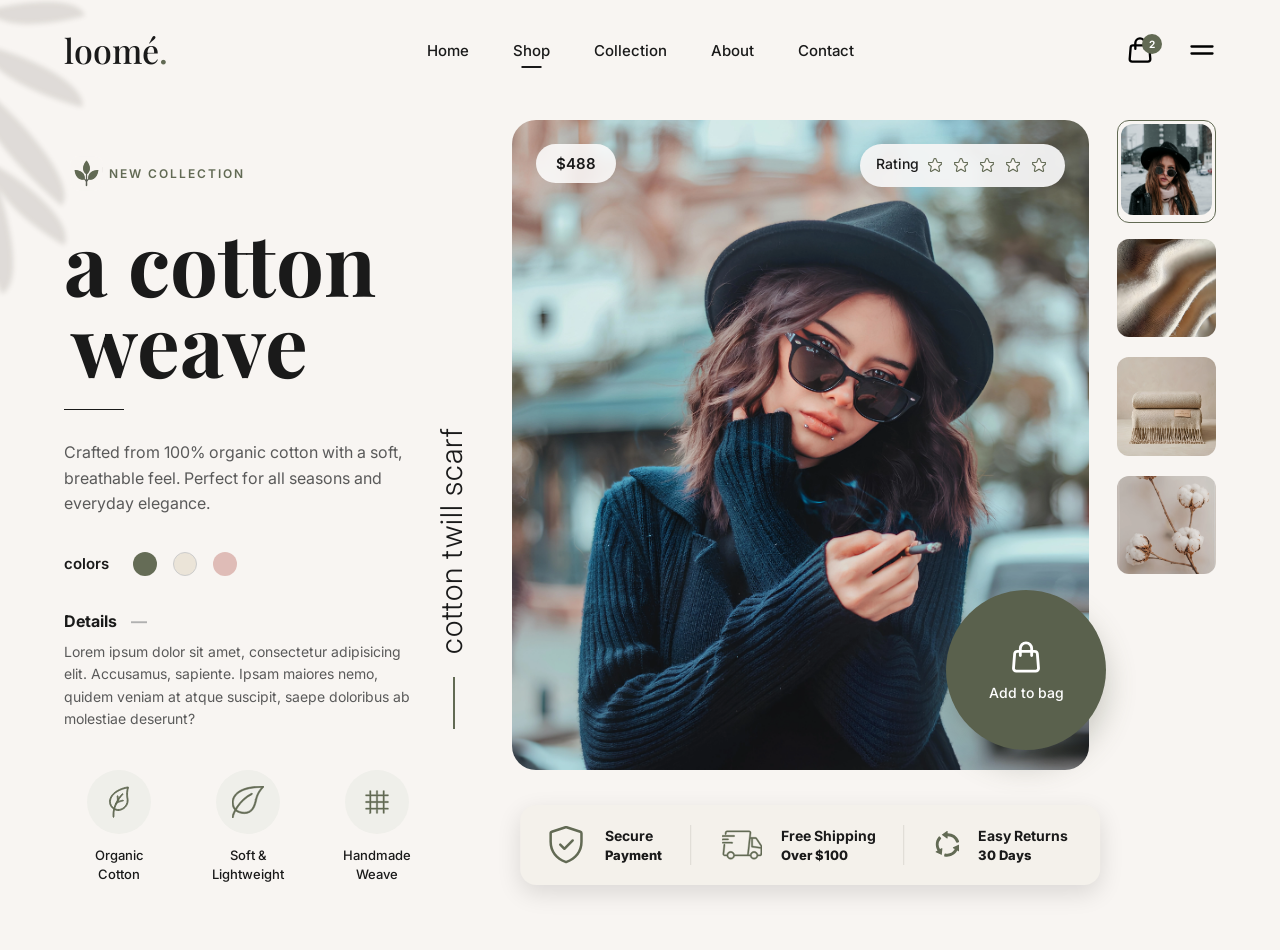
==== commit 51d383a2: "Refactored: Using index.html and index.css for better structure" ====
--- a/index.html
+++ b/index.html
@@ -12,8 +12,12 @@
       rel="stylesheet"
     />
 
-    <link rel="icon" href="data:image/svg+xml,<svg xmlns='http://www.w3.org/2000/svg' viewBox='0 0 32 32'><path fill='%23626a54' d='M16 2C9 2 4 8 4 14c0 4 2 7 5 9l-1 5c0 .6.4 1 1 1h14c.6 0 1-.4 1-1l-1-5c3-2 5-5 5-9 0-6-5-12-12-12zm0 4c1.5 0 3 2 3.5 5H12.5C13 8 14.5 6 16 6z'/></svg>" type="image/svg+xml" />
-    <link rel="stylesheet" href="a.css" />
+    <link
+      rel="icon"
+      href="data:image/svg+xml,<svg xmlns='http://www.w3.org/2000/svg' viewBox='0 0 32 32'><path fill='%23626a54' d='M16 2C9 2 4 8 4 14c0 4 2 7 5 9l-1 5c0 .6.4 1 1 1h14c.6 0 1-.4 1-1l-1-5c3-2 5-5 5-9 0-6-5-12-12-12zm0 4c1.5 0 3 2 3.5 5H12.5C13 8 14.5 6 16 6z'/></svg>"
+      type="image/svg+xml"
+    />
+    <link rel="stylesheet" href="index.css" />
   </head>
 
   <body>
@@ -156,7 +160,7 @@
                 xmlns:svgjs="http://svgjs.com/svgjs"
               >
                 <defs id="SvgjsDefs1002"></defs>
-                <g id="SvgjsG1008">
+                <g id="SvgjsG1008" stroke="#626a54" stroke-width="1.9" stroke-linejoin="round" stroke-linecap="round">
                   <svg
                     xmlns="http://www.w3.org/2000/svg"
                     enable-background="new 0 0 70 70"
@@ -166,17 +170,17 @@
                   >
                     <path
                       d="M33.5500755,53.4800339c-4.623045,0-9.1562481-1.7011719-12.8715801-5.0073242c-6.0507812-5.3847656-8.0820312-13.4418945-5.3012695-21.0273418l0.1240234-0.3330078c2.1044922-5.5322266,5.9858398-10.4462891,11.2250977-14.2133789C39.3205833,3.8447819,54.111599,2.077692,54.7351341,2.0068913c0.3334961-0.0419922,0.6679688,0.0961914,0.8833008,0.3564453c0.215332,0.2607422,0.284668,0.6123047,0.184082,0.9350586c-3.2216797,10.3344727-1.934082,20.1635742-1.4624023,22.9301758c0.2260742,1.3271484,0.3950195,2.4482422,0.487793,3.6044922l0.0288086,0.394043c0.5917969,8.6088848-4.0751953,16.7827129-11.8901367,20.8207989l-0.5327148,0.2724609C39.5666771,52.7686081,36.5398216,53.4800339,33.5500755,53.4800339z M53.448513,4.2231998c-4.0825195,0.6977539-15.6782227,3.1987305-25.5541973,10.2998047c-4.9204102,3.5371094-8.559082,8.1357422-10.5229492,13.2978516l-0.1152344,0.3100586c-2.4926758,6.8002911-0.671875,14.0209942,4.7519531,18.8476543c5.4902344,4.8852539,12.9702129,5.8657227,19.5239239,2.5566406l0.5175781-0.2646484c7.1049805-3.6708984,11.3491211-11.09375,10.8115234-18.9086895l-0.0263672-0.362793c-0.0874023-1.0898438-0.2495117-2.1601562-0.4663086-3.4345703C51.9011497,23.8228092,50.6633568,14.4121647,53.448513,4.2231998z"
-                      fill="#000000"
+                      fill="#626a54"
                       class="svgShape color000000-0 selectable"
                     ></path>
                     <path
                       d="M22.9944134,68.0005417c-0.5146484,0-0.9521484-0.3950195-0.9956055-0.9169922c-2.3237305-27.8852539,19.9145489-49.8925781,20.1391582-50.1113281c0.3959961-0.3862305,1.0292969-0.3764648,1.4135742,0.0185547c0.3857422,0.3955078,0.3774414,1.0283203-0.0180664,1.4140625c-0.2177734,0.2124023-21.7856426,21.5825176-19.541502,48.5126953c0.0458984,0.550293-0.3632812,1.0336914-0.9135742,1.0795898C23.0500774,67.9995651,23.0222454,68.0005417,22.9944134,68.0005417z"
-                      fill="#000000"
+                      fill="#626a54"
                       class="svgShape color000000-1 selectable"
                     ></path>
                     <path
                       d="M32.6111107 32.0064011c-.5209961 0-.9604473-.4038067-.9965801-.9316387l-.6020508-8.7744141c-.0380859-.5507812.3779297-1.0283203.9291992-1.065918.5429668-.0307617 1.0283184.3779297 1.0659161.9291992l.6020508 8.7744141c.0380859.5507812-.3779297 1.0283203-.9291992 1.0659161C32.6574974 32.0054245 32.6340599 32.0064011 32.6111107 32.0064011zM28.6999798 39.2495651c-.2666016 0-.5327148-.105957-.7294922-.315918-.3779297-.402832-.3574219-1.0356445.0454102-1.4135742 5.9360332-5.5664043 15.2192364-6.3964825 15.6113262-6.4291973.5493164-.0498047 1.0332031.362793 1.0791016.913084.0463867.550293-.3623047 1.0336914-.9125977 1.0800781-.0893555.0073242-8.9897461.8125-14.4096661 5.8950195C29.1911907 39.1597214 28.9455853 39.2495651 28.6999798 39.2495651z"
-                      fill="#000000"
+                      fill="#626a54"
                       class="svgShape color000000-2 selectable"
                     ></path>
                   </svg>
@@ -201,19 +205,19 @@
                 xml:space="preserve"
                 class=""
               >
-                <g>
+                <g stroke="#626a54" stroke-width="8" stroke-linejoin="round" stroke-linecap="round">
                   <path
                     d="M468.523 6.597a10.667 10.667 0 0 0-9.856-6.592C44.693.005 0 171.567 0 245.338c0 95.701 72.875 160 181.333 160 136.981 0 165.675-130.347 181.099-200.363C383.168 110.703 428.8 55.663 466.219 18.223a10.643 10.643 0 0 0 2.304-11.626zM341.589 200.389c-19.563 88.832-49.664 183.616-160.256 183.616-95.701 0-160-55.723-160-138.667 0-65.899 40.789-217.259 412.16-223.787-35.264 38.806-73.173 93.611-91.904 178.838z"
-                    fill="#000000"
+                    fill="#626a54"
                     opacity="1"
-                    data-original="#000000"
+                    data-original="#626a54"
                     class=""
                   ></path>
                   <path
                     d="M297.6 112.687c-2.581-5.291-8.96-7.488-14.251-4.949C109.973 191.749 0 395.247 0 458.671c0 5.888 4.779 10.667 10.667 10.667s10.667-4.779 10.667-10.667c0-49.856 96.235-246.891 271.317-331.733 5.29-2.581 7.509-8.96 4.949-14.251z"
-                    fill="#000000"
+                    fill="#626a54"
                     opacity="1"
-                    data-original="#000000"
+                    data-original="#626a54"
                     class=""
                   ></path>
                 </g>
@@ -226,7 +230,11 @@
             <div class="icon-bg-circle">
               <svg xmlns="http://www.w3.org/2000/svg" width="200" height="200" viewBox="0 0 24 24">
                 <path
-                  fill="#000000"
+                  stroke="#626a54"
+                  stroke-width="0.3"
+                  stroke-linejoin="round"
+                  stroke-linecap="round"
+                  fill="#626a54"
                   d="M6.5 20.5v-3h-3v-1h3v-4h-3v-1h3v-4h-3v-1h3v-3h1v3h4v-3h1v3h4v-3h1v3h3v1h-3v4h3v1h-3v4h3v1h-3v3h-1v-3h-4v3h-1v-3h-4v3h-1Zm1-4h4v-4h-4v4Zm5 0h4v-4h-4v4Zm-5-5h4v-4h-4v4Zm5 0h4v-4h-4v4Z"
                 />
               </svg>
@@ -349,11 +357,11 @@
       <div class="trust-item">
         <svg xmlns="http://www.w3.org/2000/svg" width="200" height="200" viewBox="0 0 24 24">
           <path
-            fill="#000000"
+            fill="#626a54"
             d="M16.53 9.78a.75.75 0 0 0-1.06-1.06L11 13.19l-1.97-1.97a.75.75 0 0 0-1.06 1.06l2.5 2.5a.75.75 0 0 0 1.06 0l5-5Z"
           />
           <path
-            fill="#000000"
+            fill="#626a54"
             d="m12.54.637l8.25 2.675A1.75 1.75 0 0 1 22 4.976V10c0 6.19-3.771 10.704-9.401 12.83a1.704 1.704 0 0 1-1.198 0C5.77 20.705 2 16.19 2 10V4.976c0-.758.489-1.43 1.21-1.664L11.46.637a1.748 1.748 0 0 1 1.08 0Zm-.617 1.426l-8.25 2.676a.249.249 0 0 0-.173.237V10c0 5.46 3.28 9.483 8.43 11.426a.199.199 0 0 0 .14 0C17.22 19.483 20.5 15.461 20.5 10V4.976a.25.25 0 0 0-.173-.237l-8.25-2.676a.253.253 0 0 0-.154 0Z"
           />
         </svg>
@@ -375,19 +383,19 @@
           xml:space="preserve"
           class=""
         >
-          <g>
+          <g stroke="#626a54" stroke-width="5" stroke-linejoin="round" stroke-linecap="round">
             <path
               d="m510.567 264.067-63.217-94.775c-4.725-7.154-12.683-11.425-21.283-11.425h-61.081l6.331-56.912c.8-7.208-1.533-14.454-6.383-19.879a25.643 25.643 0 0 0-19.075-8.542H64.508c-13.108 0-24.05 9.804-25.458 22.767l-2.133 18.946c-.525 4.683 2.842 8.908 7.525 9.433 4.725.55 8.908-2.846 9.442-7.525l2.133-18.979c.467-4.321 4.117-7.575 8.492-7.575h281.35c2.45 0 4.708 1.017 6.358 2.858 1.642 1.838 2.408 4.188 2.133 6.612l-30.375 273.083c-.467 4.25-4.158 7.579-8.408 7.579H161.363c-4.082-24.176-25.109-42.667-50.429-42.667s-46.347 18.491-50.429 42.667H34.133c-2.45 0-4.708-1.012-6.358-2.854-1.65-1.842-2.408-4.192-2.142-6.617l13.058-117.588c.517-4.683-2.858-8.904-7.542-9.421-4.567-.517-8.908 2.854-9.425 7.538L8.667 368.388a25.638 25.638 0 0 0 6.4 19.879 25.63 25.63 0 0 0 19.067 8.533h26.371c4.082 24.176 25.109 42.667 50.429 42.667s46.347-18.491 50.429-42.667h197.808c4.082 24.176 25.109 42.667 50.429 42.667s46.347-18.491 50.429-42.667H486.4c14.117 0 25.6-11.483 25.6-25.6V268.8c0-1.683-.5-3.333-1.433-4.733zM110.933 422.4c-18.825 0-34.133-15.312-34.133-34.133s15.308-34.133 34.133-34.133 34.133 15.313 34.133 34.133-15.308 34.133-34.133 34.133zm298.667 0c-18.825 0-34.133-15.312-34.133-34.133s15.308-34.133 34.133-34.133c18.825 0 34.133 15.313 34.133 34.133S428.425 422.4 409.6 422.4zm85.333-51.2c0 4.704-3.825 8.533-8.533 8.533h-26.371c-4.082-24.176-25.109-42.667-50.429-42.667s-46.347 18.491-50.429 42.667h-19.602c.642-1.824 1.155-3.712 1.373-5.712l22.146-199.088h12.379v102.4a8.534 8.534 0 0 0 7.325 8.446l112.142 16.02V371.2zm0-86.638-102.4-14.629v-95h33.533a8.432 8.432 0 0 1 7.067 3.796l61.8 92.654v13.179z"
-              fill="#000000"
+              fill="#626a54"
               opacity="1"
-              data-original="#000000"
+              data-original="#626a54"
               class=""
             ></path>
             <path
               d="M8.533 149.333H153.6a8.53 8.53 0 0 0 8.533-8.533 8.53 8.53 0 0 0-8.533-8.533H8.533A8.53 8.53 0 0 0 0 140.8a8.53 8.53 0 0 0 8.533 8.533zM8.533 192H76.8c4.717 0 8.533-3.821 8.533-8.533s-3.817-8.533-8.533-8.533H8.533c-4.717 0-8.533 3.821-8.533 8.533S3.817 192 8.533 192zM128 234.667c4.717 0 8.533-3.821 8.533-8.533S132.717 217.6 128 217.6H8.533C3.817 217.6 0 221.421 0 226.133s3.817 8.533 8.533 8.533H128z"
-              fill="#000000"
+              fill="#626a54"
               opacity="1"
-              data-original="#000000"
+              data-original="#626a54"
               class=""
             ></path>
           </g>
@@ -401,7 +409,7 @@
           <!-- Center Icon -->
           <svg x="87.84" y="87.84" width="112.32" height="112.32" viewBox="0 0 60 60">
             <path
-              fill="#1f2a26"
+              fill="#626a54"
               d="M49.166 26.5A20.129 20.129 0 0 0 30 12.848v4.372a1.019 1.019 0 0 1-1.605.829l-10.984-7.786a.8.8 0 0 1 0-1.292L28.4 1.188a1.013 1.013 0 0 1 1.6.826v4.373c12.078 0 21.972 7.153 25.755 17.824a1.6 1.6 0 0 1-1 2.056l-3.607 1.2a1.578 1.578 0 0 1-1.982-.967zM18.2 40.712l-1.25 13.411a.8.8 0 0 1-1.12.65l-12.24-5.63a1.015 1.015 0 0 1-.08-1.8l3.78-2.19c-6.04-10.461-4.79-22.6 2.56-31.212a1.607 1.607 0 0 1 2.28-.17l2.84 2.53a1.573 1.573 0 0 1 .15 2.2 20.124 20.124 0 0 0-2.23 23.421l3.78-2.18a1.024 1.024 0 0 1 1.53.97zM57 46.373a1.02 1.02 0 0 1-1.52.97l-3.78-2.19c-6.04 10.46-17.18 15.451-28.32 13.39a1.6 1.6 0 0 1-1.28-1.89l.77-3.72A1.572 1.572 0 0 1 24.7 51.7a20.133 20.133 0 0 0 21.4-9.781l-3.78-2.19a1.015 1.015 0 0 1 .08-1.8l12.23-5.62a.792.792 0 0 1 1.12.65z"
             />
           </svg>
--- a/index.css
+++ b/index.css
@@ -0,0 +1,877 @@
+/* =========================================
+   1. GLOBAL RESET & BASE STYLES
+   ========================================= */
+* {
+  margin: 0;
+  padding: 0;
+  box-sizing: border-box;
+}
+
+body {
+  background-color: #f8f5f2;
+  font-family: 'Inter', sans-serif;
+  color: #5a5a5a;
+  position: relative;
+  overflow-x: hidden;
+}
+
+html,
+body {
+  width: 100%;
+  min-height: 100vh;
+}
+
+/* =========================================
+   LEAF SHADOW OVERLAY (from hii.html merge)
+   ========================================= */
+.shadow-sidebar {
+  position: absolute;
+  top: 0;
+  left: 0;
+  width: 200px;
+  height: 200px;
+  pointer-events: none;
+  filter: blur(2.5px);
+  opacity: 0.16;
+  z-index: 10;
+}
+
+.leaf {
+  position: absolute;
+  background-color: #5c554b;
+  border-radius: 0 100%;
+  transform-origin: left top;
+}
+
+.leaf-1 {
+  width: 90px;
+  height: 30px;
+  top: 10px;
+  left: -10px;
+  transform: rotate(-15deg);
+}
+
+.leaf-2 {
+  width: 110px;
+  height: 35px;
+  top: 45px;
+  left: -15px;
+  transform: rotate(15deg);
+}
+
+.leaf-3 {
+  width: 140px;
+  height: 40px;
+  top: 85px;
+  left: -20px;
+  transform: rotate(40deg);
+}
+
+.leaf-4 {
+  width: 160px;
+  height: 45px;
+  top: 130px;
+  left: -25px;
+  transform: rotate(65deg);
+}
+
+.leaf-5 {
+  width: 100px;
+  height: 35px;
+  top: 165px;
+  left: -5px;
+  transform: rotate(30deg);
+}
+
+.font-serif {
+  font-family: 'Playfair Display', serif;
+}
+
+.font-sans {
+  font-family: 'Inter', sans-serif;
+}
+
+/* =========================================
+   2. NAVBAR
+   ========================================= */
+.navbar {
+  position: relative;
+  height: 100px;
+  width: 100%;
+}
+
+.logo {
+  position: absolute;
+  left: 5%;
+  top: 50%;
+  transform: translateY(-50%);
+  font-size: 34px;
+  font-weight: 500;
+  color: #1a1a1a;
+}
+
+.logo span {
+  color: #626a54;
+}
+
+.nav-links {
+  position: absolute;
+  left: 50%;
+  top: 50%;
+  transform: translate(-50%, -50%);
+  white-space: nowrap;
+}
+
+.nav-links a {
+  text-decoration: none;
+  color: #1a1a1a;
+  font-size: 15px;
+  font-weight: 500;
+  margin: 0 20px;
+  position: relative;
+  display: inline-block;
+}
+
+.nav-links .active-link::after {
+  content: '';
+  position: absolute;
+  bottom: -8px;
+  left: 50%;
+  transform: translateX(-50%);
+  width: 20px;
+  height: 2px;
+  background-color: #1a1a1a;
+}
+
+.nav-actions {
+  position: absolute;
+  right: 5%;
+  top: 50%;
+  transform: translateY(-50%);
+}
+
+.cart-box,
+.menu-icon {
+  display: inline-block;
+  vertical-align: middle;
+  cursor: pointer;
+}
+
+.cart-box {
+  position: relative;
+  margin-right: 30px;
+}
+
+/* Inline SVG nav icons */
+.cart-box > svg,
+.nav-actions > svg {
+  width: 28px;
+  height: 28px;
+  display: inline-block;
+  vertical-align: middle;
+  cursor: pointer;
+}
+
+/* New collection inline SVG leaf */
+.new-collection > svg {
+  width: 45px;
+  height: 47px;
+  display: inline-block;
+  vertical-align: middle;
+  margin-right: -4px;
+}
+
+.badge {
+  position: absolute;
+  top: -2px;
+  right: -8px;
+  width: 20px;
+  height: 20px;
+  background-color: #626a54;
+  color: white;
+  font-size: 10px;
+  font-weight: bold;
+  border-radius: 50%;
+  text-align: center;
+  line-height: 20px;
+}
+
+/* =========================================
+   3. MAIN SHOWCASE
+   ========================================= */
+.showcase-container {
+  position: relative;
+  width: 100%;
+  height: 850px;
+}
+
+/* LEFT COLUMN */
+.left-content {
+  position: absolute;
+  left: 5%;
+  top: 50px;
+  width: 35%;
+}
+
+.new-collection span {
+  font-size: 12px;
+  letter-spacing: 2px;
+  color: #626a54;
+  display: inline-block;
+  vertical-align: middle;
+  font-weight: 600;
+}
+
+.main-title {
+  font-size: 85px;
+  line-height: 0.95;
+  color: #1a1a1a;
+  margin: 25px 0;
+}
+
+.indent {
+  margin-left: 7px;
+}
+
+.divider-line {
+  width: 60px;
+  height: 1.5px;
+  background-color: #1a1a1a;
+  margin-bottom: 30px;
+}
+
+.description {
+  font-size: 16px;
+  line-height: 1.6;
+  margin-bottom: 35px;
+  width: 78%;
+}
+
+/* Color Selection */
+.color-options {
+  margin-bottom: 35px;
+}
+
+.color-text {
+  font-size: 15px;
+  font-weight: 600;
+  color: #1a1a1a;
+  display: inline-block;
+  vertical-align: middle;
+  margin-right: 20px;
+}
+
+.color-dot {
+  display: inline-block;
+  vertical-align: middle;
+  width: 24px;
+  height: 24px;
+  border-radius: 50%;
+  margin-right: 12px;
+  cursor: pointer;
+}
+
+.dot-olive {
+  background-color: #656c56;
+}
+
+.dot-beige {
+  background-color: #ebe4d8;
+  border: 1px solid #ccc;
+}
+
+.dot-pink {
+  background-color: #dfbcb7;
+}
+
+.details-section h3 {
+  font-size: 16px;
+  color: #1a1a1a;
+  margin-bottom: 10px;
+}
+
+.details-section .dash {
+  color: #b0b0b0;
+  margin-left: 10px;
+}
+
+.details-section p {
+  font-size: 14px;
+  line-height: 1.6;
+  margin-bottom: 40px;
+  width: 78%;
+}
+
+/* FEATURE ICONS */
+.features-wrapper {
+  width: 100%;
+  text-align: left;
+}
+
+.feature-item {
+  display: inline-block;
+  vertical-align: top;
+  width: 110px;
+  margin-right: 15px;
+  text-align: center;
+}
+
+.icon-bg-circle {
+  width: 64px;
+  height: 64px;
+  background-color: #efefea;
+  border-radius: 50%;
+  margin: 0 auto 12px auto;
+  position: relative;
+  display: flex;
+  align-items: center;
+  justify-content: center;
+}
+
+/* Inline SVG inside feature circles */
+.icon-bg-circle > svg {
+  width: 32px;
+  height: 32px;
+  display: block;
+}
+
+.feature-item p {
+  font-family: 'Inter', sans-serif;
+  font-size: 13px;
+  font-weight: 500;
+  line-height: 1.4;
+  color: #1a1a1a;
+  margin: 0;
+}
+
+/* RIGHT COLUMN */
+.right-content {
+  position: absolute;
+  right: 5%;
+  top: 20px;
+  width: 55%;
+  height: 650px;
+}
+
+.hero-image-box {
+  position: absolute;
+  left: 0;
+  top: 0;
+  width: 82%;
+  height: 100%;
+}
+
+.hero-img {
+  width: 100%;
+  height: 100%;
+  object-fit: cover;
+  border-radius: 24px;
+}
+
+/* Float Price */
+.float-price {
+  position: absolute;
+  top: 24px;
+  left: 24px;
+  background-color: rgba(255, 255, 255, 0.85);
+  backdrop-filter: blur(8px);
+  padding: 10px 20px;
+  border-radius: 30px;
+  font-size: 15px;
+  font-weight: 600;
+  color: #1a1a1a;
+}
+
+/* Float Rating */
+.float-rating {
+  position: absolute;
+  top: 24px;
+  right: 24px;
+  background-color: rgba(245, 245, 245, 0.95);
+  padding: 8px 16px;
+  border-radius: 40px;
+  font-size: 14px;
+  font-weight: 500;
+  color: #1a1a1a;
+  white-space: nowrap;
+  box-shadow: 0 4px 15px rgba(0, 0, 0, 0.05);
+}
+
+/* Rating Stars — CSS-only toggle */
+.float-rating .stars {
+  display: inline;
+}
+
+.float-rating .stars input[type='checkbox'] {
+  position: absolute;
+  opacity: 0;
+  width: 0;
+  height: 0;
+  pointer-events: none;
+}
+
+.float-rating .stars label {
+  display: inline-block;
+  cursor: pointer;
+  vertical-align: middle;
+  margin-left: 2px;
+  border-radius: 50%;
+  padding: 3px;
+  transition: fill 0.25s ease;
+  margin-bottom: 4px;
+}
+
+/* Inline SVG stars */
+.float-rating .stars label svg {
+  width: 14px;
+  height: 14px;
+  display: inline-block;
+  vertical-align: middle;
+}
+
+/* Default star fill — matches body background (unrated) */
+.float-rating .stars label svg g path {
+  fill: #f8f5f2 !important;
+  transition: fill 0.25s ease;
+}
+
+/* Toggle — 1st click fills star, 2nd click resets to body bg */
+.float-rating .stars input[type='checkbox']:checked + label svg g path {
+  fill: #626a54 !important;
+}
+
+/* Float Vertical Text */
+.float-vertical-text {
+  position: absolute;
+  left: -212px;
+  top: 70.5%;
+  transform: translateY(-50%) rotate(-90deg);
+  transform-origin: center;
+  white-space: nowrap;
+  font-size: 30px;
+  font-weight: 300;
+  color: #1a1a1a;
+  letter-spacing: 1px;
+}
+
+.float-vertical-text .v-line {
+  display: inline-block;
+  vertical-align: middle;
+  width: 52px;
+  height: 2.1px;
+  background-color: #626a54;
+  margin-right: 15px;
+}
+
+/* Add to bag button */
+.float-add-btn {
+  position: absolute;
+  bottom: 20px;
+  right: -17px;
+  width: 160px;
+  height: 160px;
+  background-color: #5a614d;
+  border-radius: 50%;
+  border: none;
+  color: white;
+  cursor: pointer;
+  box-shadow: 0 15px 30px rgba(90, 97, 77, 0.3);
+  text-align: center;
+  transition: transform 0.3s;
+}
+
+.float-add-btn:hover {
+  transform: scale(1.05);
+}
+
+/* Inline SVG add-to-bag */
+.float-add-btn > svg {
+  width: 34px;
+  height: 34px;
+  display: block;
+  margin: 0 auto 10px auto;
+}
+
+.float-add-btn span {
+  font-size: 14px;
+  font-weight: 500;
+  font-family: 'Inter', sans-serif;
+}
+
+/* Thumbnails */
+.thumbnails-box {
+  position: absolute;
+  right: 0;
+  top: 0;
+  width: 14%;
+}
+
+.thumb {
+  width: 100%;
+  aspect-ratio: 1;
+  margin-bottom: 16px;
+  border-radius: 12px;
+  cursor: pointer;
+}
+
+.thumb img {
+  width: 100%;
+  height: 100%;
+  object-fit: cover;
+  border-radius: 12px;
+}
+
+.active-thumb {
+  padding: 3px;
+  border: 1.5px solid #626a54;
+}
+
+/* =========================================
+   4. TRUST BANNER
+   ========================================= */
+.trust-banner {
+  position: absolute;
+  bottom: 65px;
+
+  left: 66%;
+  transform: translateX(-56%);
+  width: 580px;
+  background-color: #f4f1eb;
+  border-radius: 16px;
+  padding: 20px 0;
+  text-align: center;
+  box-shadow: 0 8px 25px rgba(0, 0, 0, 0.12);
+}
+
+.trust-item {
+  display: inline-block;
+  vertical-align: middle;
+  width: 32%;
+  transform: translateX(-6%);
+}
+
+/* Inline SVG trust icons */
+.trust-item > svg {
+  display: inline-block;
+  vertical-align: middle;
+  width: 40px;
+  height: 40px;
+  margin-right: 15px;
+}
+
+.trust-text {
+  display: inline-block;
+  vertical-align: middle;
+  text-align: left;
+  font-size: 13px;
+  line-height: 1.4;
+  color: #1a1a1a;
+  font-weight: 800;
+}
+
+.trust-text strong {
+  font-size: 14px;
+  color: #1a1a1a;
+}
+
+#trust-divider1 {
+  display: inline-block;
+  vertical-align: middle;
+  width: 1px;
+  height: 40px;
+  background-color: #dcd9d3;
+  transform: translateX(-22px);
+}
+
+#trust-divider2 {
+  display: inline-block;
+  vertical-align: middle;
+  width: 1px;
+  height: 40px;
+  background-color: #dcd9d3;
+  transform: translateX(-4px);
+}
+
+/* =========================================
+   5. RESPONSIVE BREAKPOINTS
+   ========================================= */
+
+/* --- Tablet landscape / small desktop (≤1024px) --- */
+@media (max-width: 1024px) {
+  .main-title {
+    font-size: 60px;
+  }
+
+  .indent {
+    margin-left: 5px;
+  }
+
+  .left-content {
+    width: 40%;
+  }
+
+  .right-content {
+    width: 50%;
+  }
+
+  .showcase-container {
+    height: 750px;
+  }
+
+  .right-content {
+    height: 550px;
+  }
+
+  .float-add-btn {
+    width: 100px;
+    height: 100px;
+  }
+
+  .float-add-btn > svg {
+    width: 28px;
+    height: 28px;
+    margin: 0 auto 6px auto;
+  }
+
+  .float-add-btn span {
+    font-size: 12px;
+  }
+
+  .trust-banner {
+    position: absolute;
+    bottom: 57px;
+
+    left: 73%;
+    transform: translateX(-56%);
+    width: 580px;
+    background-color: #f4f1eb;
+    border-radius: 16px;
+    padding: 20px 0;
+    text-align: center;
+
+    /* Ye raha aapka Naya Premium Box Shadow */
+    box-shadow: 0 8px 25px rgba(0, 0, 0, 0.12);
+  }
+}
+
+/* --- Tablet portrait (≤768px) --- */
+@media (max-width: 768px) {
+  .navbar {
+    height: 70px;
+  }
+
+  .logo {
+    font-size: 26px;
+  }
+
+  .nav-links {
+    display: none;
+  }
+
+  .showcase-container {
+    height: auto;
+    padding: 20px 5%;
+  }
+
+  .left-content {
+    position: relative;
+    left: 0;
+    top: 0;
+    width: 100%;
+    margin-bottom: 30px;
+  }
+
+  .right-content {
+    position: relative;
+    right: 0;
+    top: 0;
+    width: 100%;
+    height: 500px;
+  }
+
+  .main-title {
+    font-size: 50px;
+  }
+
+  .indent {
+    margin-left: 4px;
+  }
+
+  .description {
+    width: 100%;
+  }
+
+  .hero-image-box {
+    width: 75%;
+  }
+
+  .thumbnails-box {
+    width: 20%;
+  }
+
+  .float-vertical-text {
+    display: none;
+  }
+
+  .float-add-btn {
+    width: 90px;
+    height: 90px;
+    bottom: -10px;
+    right: -10px;
+  }
+
+  .float-add-btn > svg {
+    width: 24px;
+    height: 24px;
+    margin: 0 auto 4px auto;
+  }
+
+  .float-add-btn span {
+    font-size: 11px;
+  }
+
+  .trust-banner {
+    position: absolute;
+    bottom: -90px;
+
+    left: 43%;
+    transform: translateX(-56%);
+    width: 580px;
+    background-color: #f4f1eb;
+    border-radius: 16px;
+    padding: 20px 0;
+    text-align: center;
+
+    /* Ye raha aapka Naya Premium Box Shadow */
+    box-shadow: 0 8px 25px rgba(0, 0, 0, 0.12);
+  }
+
+  .trust-item {
+    width: 32%;
+  }
+
+  .trust-divider {
+    height: 30px;
+  }
+
+  .shadow-sidebar {
+    width: 140px;
+    height: 140px;
+  }
+}
+
+/* --- Mobile (≤480px) --- */
+@media (max-width: 480px) {
+  .logo {
+    font-size: 22px;
+  }
+
+  .nav-actions {
+    right: 3%;
+  }
+
+  .cart-box {
+    margin-right: 15px;
+  }
+
+  .main-title {
+    font-size: 38px;
+  }
+
+  .indent {
+    margin-left: 3px;
+  }
+
+  .description {
+    font-size: 14px;
+  }
+
+  .color-dot {
+    width: 20px;
+    height: 20px;
+  }
+
+  .feature-item {
+    width: 90px;
+    margin-right: 8px;
+  }
+
+  .icon-bg-circle {
+    width: 50px;
+    height: 50px;
+  }
+
+  .icon-bg-circle > svg {
+    width: 24px;
+    height: 24px;
+  }
+
+  .feature-item p {
+    font-size: 11px;
+  }
+
+  .right-content {
+    height: 400px;
+  }
+
+  .hero-image-box {
+    width: 70%;
+  }
+
+  .thumbnails-box {
+    width: 25%;
+  }
+
+  .float-price {
+    top: 12px;
+    left: 12px;
+    padding: 6px 14px;
+    font-size: 13px;
+  }
+
+  .float-rating {
+    top: 12px;
+    right: 12px;
+    padding: 5px 10px;
+    font-size: 12px;
+  }
+
+  .float-add-btn {
+    width: 75px;
+    height: 75px;
+    bottom: -8px;
+    right: -5px;
+  }
+
+  .float-add-btn > svg {
+    width: 20px;
+    height: 20px;
+    margin: 0 auto 3px auto;
+  }
+
+  .float-add-btn span {
+    font-size: 10px;
+  }
+
+  .trust-item {
+    display: block;
+    width: 100%;
+    padding: 10px 15px;
+    text-align: left;
+  }
+
+  .trust-item > svg {
+    width: 30px;
+    height: 30px;
+    margin-right: 10px;
+  }
+
+  .trust-divider {
+    display: none;
+  }
+
+  .shadow-sidebar {
+    width: 100px;
+    height: 100px;
+  }
+}
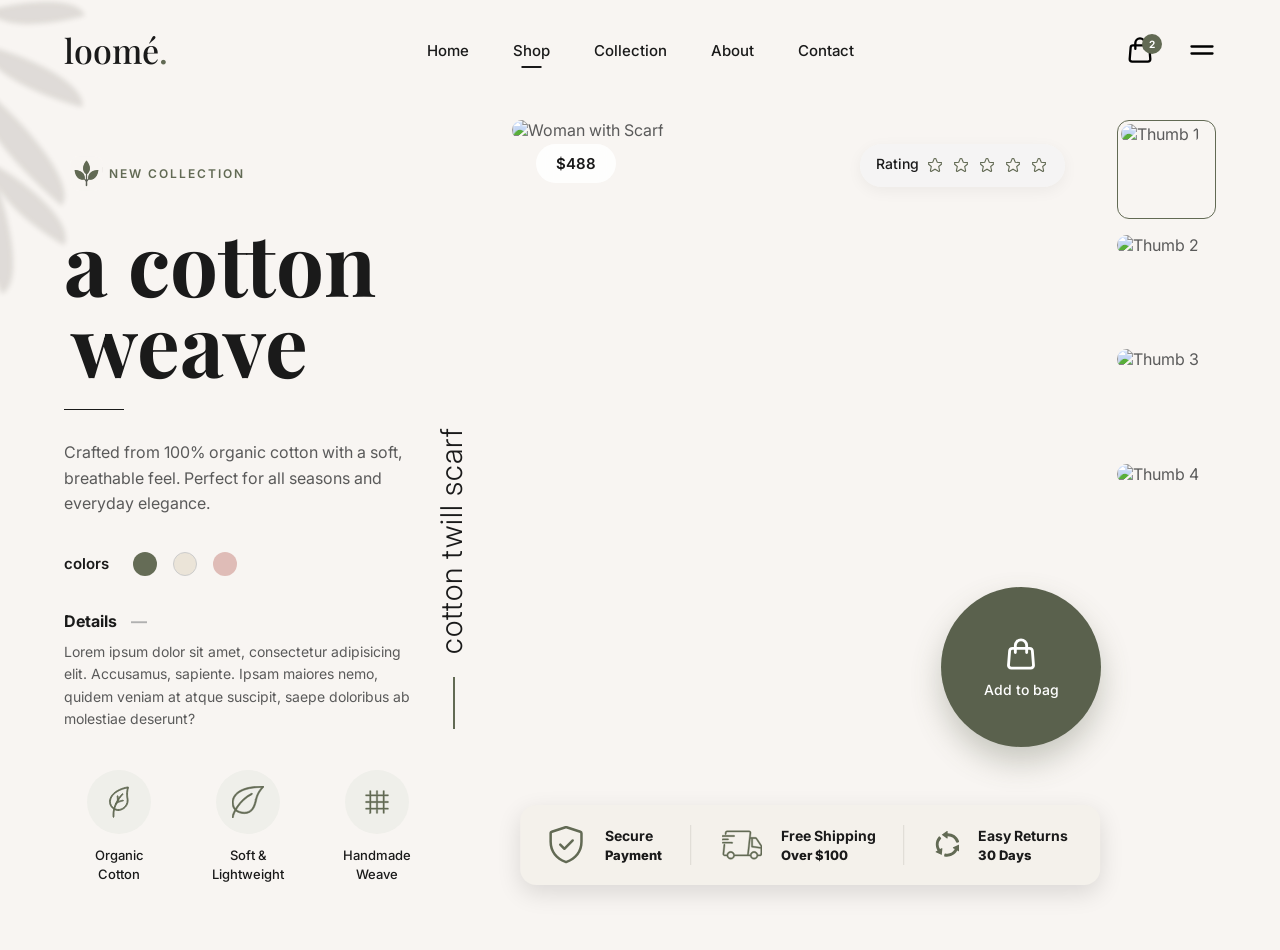
==== commit 0c8a83b8: "Add files via upload" ====
--- a/index.html
+++ b/index.html
@@ -1,422 +1,432 @@
 <!doctype html>
 <html lang="en">
-  <head>
-    <meta charset="UTF-8" />
-    <meta name="viewport" content="width=device-width, initial-scale=1.0" />
-    <title>Loomé. | A Cotton Weave</title>
-
-    <link rel="preconnect" href="https://fonts.googleapis.com" />
-    <link rel="preconnect" href="https://fonts.gstatic.com" crossorigin />
-    <link
-      href="https://fonts.googleapis.com/css2?family=Inter:wght@400;500;600&family=Playfair+Display:wght@400;500;600&display=swap"
-      rel="stylesheet"
-    />
-
-    <link
-      rel="icon"
-      href="data:image/svg+xml,<svg xmlns='http://www.w3.org/2000/svg' viewBox='0 0 32 32'><path fill='%23626a54' d='M16 2C9 2 4 8 4 14c0 4 2 7 5 9l-1 5c0 .6.4 1 1 1h14c.6 0 1-.4 1-1l-1-5c3-2 5-5 5-9 0-6-5-12-12-12zm0 4c1.5 0 3 2 3.5 5H12.5C13 8 14.5 6 16 6z'/></svg>"
-      type="image/svg+xml"
-    />
-    <link rel="stylesheet" href="index.css" />
-  </head>
-
-  <body>
-    <!-- Leaf Shadow Overlay (merged from hii.html) -->
-    <div class="shadow-sidebar">
-      <div class="leaf leaf-1"></div>
-      <div class="leaf leaf-2"></div>
-      <div class="leaf leaf-3"></div>
-      <div class="leaf leaf-4"></div>
-      <div class="leaf leaf-5"></div>
-    </div>
-
-    <header class="navbar">
-      <div class="logo font-serif">loomé<span>.</span></div>
-
-      <nav class="nav-links">
-        <a href="#">Home</a>
-        <a href="#" class="active-link">Shop</a>
-        <a href="#">Collection</a>
-        <a href="#">About</a>
-        <a href="#">Contact</a>
-      </nav>
-
-      <div class="nav-actions">
-        <div class="cart-box">
-          <svg xmlns="http://www.w3.org/2000/svg" width="200" height="200" viewBox="0 0 24 24" fill="#000000">
-            <g fill="none" stroke="#000000" stroke-linecap="round" stroke-linejoin="round" stroke-width="2">
-              <path
-                d="M3.977 9.84A2 2 0 0 1 5.971 8h12.058a2 2 0 0 1 1.994 1.84l.803 10A2 2 0 0 1 18.833 22H5.167a2 2 0 0 1-1.993-2.16l.803-10Z"
-              />
-              <path d="M16 11V6a4 4 0 0 0-4-4v0a4 4 0 0 0-4 4v5" />
-            </g>
-          </svg>
-          <span class="badge">2</span>
-        </div>
-        <!-- Menu / Hamburger Icon -->
-        <svg xmlns="http://www.w3.org/2000/svg" width="200" height="200" viewBox="0 0 24 24">
-          <path
-            fill="none"
-            stroke="#000000"
-            stroke-linecap="round"
-            stroke-linejoin="round"
-            stroke-width="2"
-            d="M3 15h18M3 9h18"
-          />
-        </svg>
+   <head>
+      <meta charset="UTF-8" />
+      <meta name="viewport" content="width=device-width, initial-scale=1.0" />
+      <title>Loomé. | A Cotton Weave</title>
+
+      <link rel="preconnect" href="https://fonts.googleapis.com" />
+      <link rel="preconnect" href="https://fonts.gstatic.com" crossorigin />
+      <link
+         href="https://fonts.googleapis.com/css2?family=Inter:wght@400;500;600&family=Playfair+Display:wght@400;500;600&display=swap"
+         rel="stylesheet"
+      />
+
+      <link
+         rel="icon"
+         href="data:image/svg+xml,<svg xmlns='http://www.w3.org/2000/svg' viewBox='0 0 32 32'><path fill='%23626a54' d='M16 2C9 2 4 8 4 14c0 4 2 7 5 9l-1 5c0 .6.4 1 1 1h14c.6 0 1-.4 1-1l-1-5c3-2 5-5 5-9 0-6-5-12-12-12zm0 4c1.5 0 3 2 3.5 5H12.5C13 8 14.5 6 16 6z'/></svg>"
+         type="image/svg+xml"
+      />
+      <link rel="stylesheet" href="style.css" />
+   </head>
+
+   <body>
+      <!-- Leaf Shadow Overlay (merged from hii.html) -->
+      <div class="shadow-sidebar">
+         <div class="leaf leaf-1"></div>
+         <div class="leaf leaf-2"></div>
+         <div class="leaf leaf-3"></div>
+         <div class="leaf leaf-4"></div>
+         <div class="leaf leaf-5"></div>
       </div>
-    </header>
-
-    <main class="showcase-container">
-      <article class="left-content">
-        <div class="new-collection">
-          <!-- Decorative Leaf / Botanical Ornament -->
-          <svg
-            xmlns="http://www.w3.org/2000/svg"
-            width="1024"
-            height="1024"
-            preserveAspectRatio="none"
-            viewBox="0 0 2048 2048"
-            display="block"
-            id="a1c1c7e6-6c82-4d5e-a35e-f073b77989a0"
-          >
-            <path fill="#f8f5f2" d="M 0 0 L 2048 0 L 2048 2048 L 0 2048 L 0 0 z" class="colorffffff svgShape"></path>
-            <path
-              fill="#f8f5f2"
-              d="M 1767.17 893.492 C 1768.96 911.976 1767.73 951.529 1767.8 971.241 L 1768.89 1107.15 L 1769.23 1259.68 C 1769.54 1348.61 1773.03 1442.19 1739.14 1526.13 C 1716.74 1581.59 1683.23 1629.81 1638.31 1669.49 C 1588.54 1712.63 1528.68 1742.51 1464.29 1756.35 C 1399.92 1770.28 1324.96 1767.62 1258.46 1767.76 L 1021.67 1767.5 L 800.336 1767.37 C 754.421 1767.5 701.403 1768.71 655.812 1766.3 C 550.573 1760.73 447.702 1715.15 377.395 1635.38 C 334.936 1587.05 305.66 1528.58 292.398 1465.62 C 279.533 1406.07 280.464 1319.87 280.207 1257.02 L 280.039 1034.32 L 280.053 804.229 C 279.981 748.866 278.727 692.244 282.349 637.126 C 289.1 532.247 337.828 434.513 417.525 366.004 C 463.341 326.005 528.139 294.079 587.67 281.989 C 657.521 267.803 740.595 270.192 812.289 270.39 L 1011.07 270.257 L 1237.25 270.076 C 1288.79 270.035 1341.9 269.266 1393.28 272.473 C 1499.74 279.119 1601.61 324.816 1672.11 406.144 C 1719.79 461.461 1750.89 529.101 1761.86 601.297 C 1767.69 640.131 1769.98 704.323 1766.96 743.63 L 1766.88 744.606 L 1767.17 893.492 z"
-              class="colorffffff svgShape"
-            ></path>
-            <path
-              fill="#f8f5f2"
-              d="M 1767.17 893.492 C 1768.96 911.976 1767.73 951.529 1767.8 971.241 L 1768.89 1107.15 L 1769.23 1259.68 C 1769.54 1348.61 1773.03 1442.19 1739.14 1526.13 C 1716.74 1581.59 1683.23 1629.81 1638.31 1669.49 C 1588.54 1712.63 1528.68 1742.51 1464.29 1756.35 C 1399.92 1770.28 1324.96 1767.62 1258.46 1767.76 L 1021.67 1767.5 L 800.336 1767.37 C 754.421 1767.5 701.403 1768.71 655.812 1766.3 C 550.573 1760.73 447.702 1715.15 377.395 1635.38 C 334.936 1587.05 305.66 1528.58 292.398 1465.62 C 279.533 1406.07 280.464 1319.87 280.207 1257.02 L 280.039 1034.32 L 280.053 804.229 C 279.981 748.866 278.727 692.244 282.349 637.126 C 289.1 532.247 337.828 434.513 417.525 366.004 C 463.341 326.005 528.139 294.079 587.67 281.989 C 657.521 267.803 740.595 270.192 812.289 270.39 L 1011.07 270.257 L 1237.25 270.076 C 1288.79 270.035 1341.9 269.266 1393.28 272.473 C 1499.74 279.119 1601.61 324.816 1672.11 406.144 C 1719.79 461.461 1750.89 529.101 1761.86 601.297 C 1767.69 640.131 1769.98 704.323 1766.96 743.63 L 1766.88 744.606 C 1763.19 749.811 1765.47 806.298 1764.81 818.019 C 1763.34 798.137 1764.08 772.165 1763.99 751.796 C 1763.58 719.822 1762.71 687.856 1761.36 655.908 C 1751.82 469.374 1635.46 323.747 1449.67 286.172 C 1384.65 273.022 1316.18 275.717 1250 275.795 L 1040.13 275.994 L 818.181 276.132 C 762.923 276.038 708.32 274.912 653.142 278.66 C 547.54 285.834 450.688 330.394 381.092 411.262 C 338.662 460.651 309.348 519.926 295.85 583.624 C 283.047 643.886 285.513 717.315 285.609 779.313 L 285.464 975.562 L 285.837 1224.56 C 286.021 1307.12 282.298 1395.56 301.359 1476.19 C 318.077 1546.92 360.358 1617.38 415.842 1664.85 C 466.935 1708.36 528.163 1738.3 593.876 1751.91 C 646.013 1763.06 706.036 1762.88 759.415 1763.44 L 965.832 1763.55 L 1226.44 1763.51 C 1282.43 1763.33 1339.06 1763.89 1394.64 1760.27 C 1500.18 1753.41 1601.9 1709.59 1670.99 1627.35 C 1761.58 1519.49 1763.96 1414.77 1764 1281.93 L 1763.94 1106.6 L 1764 1040.87 C 1764 1031.46 1763.55 1010.98 1764.99 1002.34 C 1769.49 994.738 1766.47 909.94 1767.17 893.492 z"
-              class="colorcac9ca svgShape"
-            ></path>
-            <path
-              fill="#626a54"
-              d="M 1764.81 818.019 C 1765.47 806.298 1763.19 749.811 1766.88 744.606 L 1767.17 893.492 C 1766.47 909.94 1769.49 994.738 1764.99 1002.34 L 1764.81 818.019 z"
-              class="color929392 svgShape"
-            ></path>
-            <path
-              d="M 1022.09 457.817 C 1034.05 458.702 1049.45 481.337 1056.94 491.252 C 1130.3 588.339 1197.32 710.33 1180.28 836.294 C 1168.26 925.153 1120.59 997.635 1050.41 1051.48 L 1055.81 1299.47 C 1068.34 1282.46 1084.57 1266.35 1098.37 1250.02 C 1095.73 1218.06 1097.78 1185.89 1104.49 1154.53 C 1123.18 1068.59 1176.61 995.525 1250.46 948.456 C 1326.96 899.702 1418.09 879.021 1507.45 870.851 C 1521.03 869.61 1547.84 865.917 1560.47 869.196 C 1563.33 869.941 1564.92 871.07 1566.29 873.758 C 1572.46 885.773 1553.97 958.666 1549.52 974.832 C 1519 1085.61 1461.32 1199.45 1357.85 1258.14 C 1285.83 1298.99 1208.56 1308.4 1129.02 1286.51 C 1114.33 1301.87 1067.32 1361.25 1057.23 1379.06 C 1057.04 1392.38 1058.01 1408.81 1058.4 1422.35 L 1060.19 1495.17 C 1061.08 1529.21 1070.25 1569.23 1026.63 1577.09 C 978.407 1575.32 989.862 1530.96 989.667 1497.4 C 989.442 1458.62 992.977 1418.44 991.548 1379.77 C 967.531 1345.14 947.243 1319.63 919.956 1287.66 C 871.474 1302.49 816.665 1300.91 767.551 1288.97 C 587.994 1245.33 499.711 1046.79 481.342 879.141 C 481.039 864.174 504.458 867.934 513.133 868.439 C 646.223 876.194 796.063 914.012 883.011 1022.89 C 931.964 1084.18 958.351 1171.47 949.297 1249.01 C 964.192 1266.54 978.714 1282.4 993.581 1300.49 C 992.635 1276.3 994.811 1237.81 995.365 1212.52 L 998.875 1050.49 L 997.929 1049.92 C 968.467 1032.65 935.345 994.623 916.779 966.091 C 870.193 894.498 855.659 807.794 874.275 724.513 C 892.712 642.03 939.855 561.186 990.476 494.218 C 996.49 486.262 1014.44 462.719 1022.09 457.817 z"
-              fill="#626a54"
-              class="color000000 svgShape"
-            ></path>
-            <path
-              fill="#626a54"
-              d="M1543.31 885.415C1545.89 885.191 1547.55 885.291 1550.12 885.351 1552.91 890.42 1541.17 942.875 1538.62 952.875 1510.57 1062.66 1457.79 1178.18 1357.35 1239.21 1292.38 1278.68 1215.76 1291.69 1142.3 1273.38 1187.89 1222.44 1237.5 1176.92 1286.64 1129.63 1324.54 1092.95 1361.77 1055.57 1398.29 1017.51 1403.9 1012.02 1406.68 1007.31 1402.61 999.588 1395.53 994.702 1389.43 999.758 1383.33 1003.99 1330.25 1040.86 1281.39 1080.63 1232.72 1123.15 1191.63 1158.48 1152.02 1195.48 1113.97 1234.06 1112.67 981.625 1328.16 899.47 1543.31 885.415zM497.563 884.618C501.044 884.669 504.524 884.782 508.001 884.958 629.375 890.904 774.071 925.831 858.517 1019.63 911.097 1078.11 938.222 1155.13 933.898 1233.66 857.908 1151.78 749.123 1062.68 655.827 998.618 653.956 997.334 650.561 998.462 648.645 999.403 643.77 1004.57 643.84 1008.58 647.35 1014.65 667.401 1038.49 690.488 1060.4 712.212 1082.7 774.887 1147.01 847.506 1206.47 906.656 1274 896.894 1276.27 887.043 1278.13 877.128 1279.59 804.351 1289.64 725.169 1266.61 666.976 1222.42 566.742 1146.32 513.822 1005.36 497.563 884.618zM1025.01 477.948C1025.18 478.148 1025.36 478.349 1025.53 478.549 1101.97 572.301 1176.92 696.185 1165.62 821.994 1159.76 887.231 1130.79 948.22 1087.3 996.726 1075.8 1009.56 1062.96 1020.29 1049.87 1031.24 1050.12 1005.22 1048.33 974.369 1047.67 948.027 1046.64 893.007 1044.85 838.005 1042.29 783.035 1041.17 757.035 1039.67 731.054 1037.78 705.098 1036.94 694.035 1036.22 682.157 1034.37 671.235 1033.61 666.77 1030.88 665.111 1027.36 662.766 1017.94 663.086 1014.37 665.305 1013.27 675.078 1012.02 686.273 1011.58 697.473 1010.85 708.71 1009.06 733.671 1007.7 758.661 1006.75 783.668 1003.31 866.019 1002.36 948.273 999.222 1030.3 992.124 1024.75 985.206 1018.97 978.481 1012.97 922.443 962.855 887.642 888.973 883.036 814.009 877.6 725.558 912.082 645.794 956.988 571.715 976.399 539.694 999.804 506.021 1025.01 477.948z"
-              class="colorffffff svgShape"
-            ></path>
-            <path
-              fill="#5a5a5a"
-              d="M 1023.89 759.085 L 1026.06 763.741 C 1026.53 802.804 1028.44 844.054 1029.56 883.275 L 1034.41 1078.51 C 1035.22 1111.06 1037.18 1317.38 1041.41 1327.42 C 1042.69 1330.45 1043.98 1330.6 1046.98 1331.61 C 1056.7 1330.88 1069.55 1308.44 1075.98 1301.08 C 1082.62 1293.49 1089.21 1285.09 1096.08 1277.58 C 1155.95 1212.1 1222.42 1152.56 1290.39 1095.64 C 1300.67 1087.04 1332.23 1059.63 1341.23 1054.39 C 1339.05 1058.65 1242.07 1149.85 1231.13 1160.19 C 1158.46 1228.91 1098.57 1291.36 1040.23 1373.13 L 1043.12 1488.16 C 1043.5 1505.7 1044.29 1523.14 1043.9 1540.72 C 1043.35 1565.57 1008.26 1565.58 1006.18 1545.26 C 1004.32 1527.04 1005.92 1503.46 1006.34 1484.81 L 1008.26 1374.14 C 999.855 1359.48 978.477 1332.06 967.629 1318.36 C 908.402 1243.51 836.372 1179.17 768.026 1112.9 C 748.734 1094.2 726.282 1074.71 707.911 1055.73 C 711.946 1056.81 736.407 1078.01 741.633 1082.26 C 817.814 1144.16 892.289 1210.83 957.718 1284.11 C 970.754 1298.65 981.935 1314.67 994.307 1329.73 C 998.652 1335.02 1003.49 1332.41 1007.62 1328.91 C 1010.24 1316.2 1010.44 1272.36 1010.69 1257.49 L 1013.05 1149.6 C 1015.28 1019.39 1018.89 889.214 1023.89 759.085 z"
-              class="colorffffff svgShape"
-            ></path>
-            <path
-              fill="#5a5a5a"
-              d="M 1024.4 744.046 C 1025.68 752.158 1025.99 755.539 1026.06 763.741 L 1023.89 759.085 C 1023.98 754.041 1024.03 749.08 1024.4 744.046 z"
-              class="color929392 svgShape"
-            ></path>
-          </svg>
-          <span>NEW COLLECTION</span>
-        </div>
-
-        <h1 class="main-title font-serif">
-          a cotton<br />
-          <span class="indent">weave</span>
-        </h1>
-
-        <div class="divider-line"></div>
-
-        <p class="description">
-          Crafted from 100% organic cotton with a soft, breathable feel. Perfect for all seasons and everyday elegance.
-        </p>
-
-        <div class="color-options">
-          <span class="color-text">colors</span>
-          <span class="color-dot dot-olive"></span>
-          <span class="color-dot dot-beige"></span>
-          <span class="color-dot dot-pink"></span>
-        </div>
-
-        <div class="details-section">
-          <h3 class="font-sans">Details <span class="dash">—</span></h3>
-          <p>
-            Lorem ipsum dolor sit amet, consectetur adipisicing elit. Accusamus, sapiente. Ipsam maiores nemo, quidem
-            veniam at atque suscipit, saepe doloribus ab molestiae deserunt?
-          </p>
-        </div>
-
-        <div class="features-wrapper">
-          <!-- Organic Cotton — Leaf Icon -->
-          <div class="feature-item">
-            <div class="icon-bg-circle">
-              <svg
-                id="SvgjsSvg1001"
-                width="32"
-                height="32"
-                xmlns="http://www.w3.org/2000/svg"
-                version="1.1"
-                xmlns:xlink="http://www.w3.org/1999/xlink"
-                xmlns:svgjs="http://svgjs.com/svgjs"
-              >
-                <defs id="SvgjsDefs1002"></defs>
-                <g id="SvgjsG1008" stroke="#626a54" stroke-width="1.9" stroke-linejoin="round" stroke-linecap="round">
-                  <svg
-                    xmlns="http://www.w3.org/2000/svg"
-                    enable-background="new 0 0 70 70"
-                    viewBox="0 0 70 70"
-                    width="32"
-                    height="32"
-                  >
-                    <path
-                      d="M33.5500755,53.4800339c-4.623045,0-9.1562481-1.7011719-12.8715801-5.0073242c-6.0507812-5.3847656-8.0820312-13.4418945-5.3012695-21.0273418l0.1240234-0.3330078c2.1044922-5.5322266,5.9858398-10.4462891,11.2250977-14.2133789C39.3205833,3.8447819,54.111599,2.077692,54.7351341,2.0068913c0.3334961-0.0419922,0.6679688,0.0961914,0.8833008,0.3564453c0.215332,0.2607422,0.284668,0.6123047,0.184082,0.9350586c-3.2216797,10.3344727-1.934082,20.1635742-1.4624023,22.9301758c0.2260742,1.3271484,0.3950195,2.4482422,0.487793,3.6044922l0.0288086,0.394043c0.5917969,8.6088848-4.0751953,16.7827129-11.8901367,20.8207989l-0.5327148,0.2724609C39.5666771,52.7686081,36.5398216,53.4800339,33.5500755,53.4800339z M53.448513,4.2231998c-4.0825195,0.6977539-15.6782227,3.1987305-25.5541973,10.2998047c-4.9204102,3.5371094-8.559082,8.1357422-10.5229492,13.2978516l-0.1152344,0.3100586c-2.4926758,6.8002911-0.671875,14.0209942,4.7519531,18.8476543c5.4902344,4.8852539,12.9702129,5.8657227,19.5239239,2.5566406l0.5175781-0.2646484c7.1049805-3.6708984,11.3491211-11.09375,10.8115234-18.9086895l-0.0263672-0.362793c-0.0874023-1.0898438-0.2495117-2.1601562-0.4663086-3.4345703C51.9011497,23.8228092,50.6633568,14.4121647,53.448513,4.2231998z"
-                      fill="#626a54"
-                      class="svgShape color000000-0 selectable"
-                    ></path>
-                    <path
-                      d="M22.9944134,68.0005417c-0.5146484,0-0.9521484-0.3950195-0.9956055-0.9169922c-2.3237305-27.8852539,19.9145489-49.8925781,20.1391582-50.1113281c0.3959961-0.3862305,1.0292969-0.3764648,1.4135742,0.0185547c0.3857422,0.3955078,0.3774414,1.0283203-0.0180664,1.4140625c-0.2177734,0.2124023-21.7856426,21.5825176-19.541502,48.5126953c0.0458984,0.550293-0.3632812,1.0336914-0.9135742,1.0795898C23.0500774,67.9995651,23.0222454,68.0005417,22.9944134,68.0005417z"
-                      fill="#626a54"
-                      class="svgShape color000000-1 selectable"
-                    ></path>
-                    <path
-                      d="M32.6111107 32.0064011c-.5209961 0-.9604473-.4038067-.9965801-.9316387l-.6020508-8.7744141c-.0380859-.5507812.3779297-1.0283203.9291992-1.065918.5429668-.0307617 1.0283184.3779297 1.0659161.9291992l.6020508 8.7744141c.0380859.5507812-.3779297 1.0283203-.9291992 1.0659161C32.6574974 32.0054245 32.6340599 32.0064011 32.6111107 32.0064011zM28.6999798 39.2495651c-.2666016 0-.5327148-.105957-.7294922-.315918-.3779297-.402832-.3574219-1.0356445.0454102-1.4135742 5.9360332-5.5664043 15.2192364-6.3964825 15.6113262-6.4291973.5493164-.0498047 1.0332031.362793 1.0791016.913084.0463867.550293-.3623047 1.0336914-.9125977 1.0800781-.0893555.0073242-8.9897461.8125-14.4096661 5.8950195C29.1911907 39.1597214 28.9455853 39.2495651 28.6999798 39.2495651z"
-                      fill="#626a54"
-                      class="svgShape color000000-2 selectable"
-                    ></path>
+
+      <header class="navbar">
+         <div class="logo font-serif">loomé<span>.</span></div>
+
+         <nav class="nav-links">
+            <a href="#">Home</a>
+            <a href="#" class="active-link">Shop</a>
+            <a href="#">Collection</a>
+            <a href="#">About</a>
+            <a href="#">Contact</a>
+         </nav>
+
+         <div class="nav-actions">
+            <div class="cart-box">
+               <svg xmlns="http://www.w3.org/2000/svg" width="200" height="200" viewBox="0 0 24 24" fill="#000000">
+                  <g fill="none" stroke="#000000" stroke-linecap="round" stroke-linejoin="round" stroke-width="2">
+                     <path
+                        d="M3.977 9.84A2 2 0 0 1 5.971 8h12.058a2 2 0 0 1 1.994 1.84l.803 10A2 2 0 0 1 18.833 22H5.167a2 2 0 0 1-1.993-2.16l.803-10Z"
+                     />
+                     <path d="M16 11V6a4 4 0 0 0-4-4v0a4 4 0 0 0-4 4v5" />
+                  </g>
+               </svg>
+               <span class="badge">2</span>
+            </div>
+            <!-- Menu / Hamburger Icon -->
+            <svg xmlns="http://www.w3.org/2000/svg" width="200" height="200" viewBox="0 0 24 24">
+               <path
+                  fill="none"
+                  stroke="#000000"
+                  stroke-linecap="round"
+                  stroke-linejoin="round"
+                  stroke-width="2"
+                  d="M3 15h18M3 9h18"
+               />
+            </svg>
+         </div>
+      </header>
+
+      <main class="showcase-container">
+         <article class="left-content">
+            <div class="new-collection">
+               <!-- Decorative Leaf / Botanical Ornament -->
+               <svg
+                  xmlns="http://www.w3.org/2000/svg"
+                  width="1024"
+                  height="1024"
+                  preserveAspectRatio="none"
+                  viewBox="0 0 2048 2048"
+                  display="block"
+                  id="a1c1c7e6-6c82-4d5e-a35e-f073b77989a0"
+               >
+                  <path
+                     fill="#f8f5f2"
+                     d="M 0 0 L 2048 0 L 2048 2048 L 0 2048 L 0 0 z"
+                     class="colorffffff svgShape"
+                  ></path>
+                  <path
+                     fill="#f8f5f2"
+                     d="M 1767.17 893.492 C 1768.96 911.976 1767.73 951.529 1767.8 971.241 L 1768.89 1107.15 L 1769.23 1259.68 C 1769.54 1348.61 1773.03 1442.19 1739.14 1526.13 C 1716.74 1581.59 1683.23 1629.81 1638.31 1669.49 C 1588.54 1712.63 1528.68 1742.51 1464.29 1756.35 C 1399.92 1770.28 1324.96 1767.62 1258.46 1767.76 L 1021.67 1767.5 L 800.336 1767.37 C 754.421 1767.5 701.403 1768.71 655.812 1766.3 C 550.573 1760.73 447.702 1715.15 377.395 1635.38 C 334.936 1587.05 305.66 1528.58 292.398 1465.62 C 279.533 1406.07 280.464 1319.87 280.207 1257.02 L 280.039 1034.32 L 280.053 804.229 C 279.981 748.866 278.727 692.244 282.349 637.126 C 289.1 532.247 337.828 434.513 417.525 366.004 C 463.341 326.005 528.139 294.079 587.67 281.989 C 657.521 267.803 740.595 270.192 812.289 270.39 L 1011.07 270.257 L 1237.25 270.076 C 1288.79 270.035 1341.9 269.266 1393.28 272.473 C 1499.74 279.119 1601.61 324.816 1672.11 406.144 C 1719.79 461.461 1750.89 529.101 1761.86 601.297 C 1767.69 640.131 1769.98 704.323 1766.96 743.63 L 1766.88 744.606 L 1767.17 893.492 z"
+                     class="colorffffff svgShape"
+                  ></path>
+                  <path
+                     fill="#f8f5f2"
+                     d="M 1767.17 893.492 C 1768.96 911.976 1767.73 951.529 1767.8 971.241 L 1768.89 1107.15 L 1769.23 1259.68 C 1769.54 1348.61 1773.03 1442.19 1739.14 1526.13 C 1716.74 1581.59 1683.23 1629.81 1638.31 1669.49 C 1588.54 1712.63 1528.68 1742.51 1464.29 1756.35 C 1399.92 1770.28 1324.96 1767.62 1258.46 1767.76 L 1021.67 1767.5 L 800.336 1767.37 C 754.421 1767.5 701.403 1768.71 655.812 1766.3 C 550.573 1760.73 447.702 1715.15 377.395 1635.38 C 334.936 1587.05 305.66 1528.58 292.398 1465.62 C 279.533 1406.07 280.464 1319.87 280.207 1257.02 L 280.039 1034.32 L 280.053 804.229 C 279.981 748.866 278.727 692.244 282.349 637.126 C 289.1 532.247 337.828 434.513 417.525 366.004 C 463.341 326.005 528.139 294.079 587.67 281.989 C 657.521 267.803 740.595 270.192 812.289 270.39 L 1011.07 270.257 L 1237.25 270.076 C 1288.79 270.035 1341.9 269.266 1393.28 272.473 C 1499.74 279.119 1601.61 324.816 1672.11 406.144 C 1719.79 461.461 1750.89 529.101 1761.86 601.297 C 1767.69 640.131 1769.98 704.323 1766.96 743.63 L 1766.88 744.606 C 1763.19 749.811 1765.47 806.298 1764.81 818.019 C 1763.34 798.137 1764.08 772.165 1763.99 751.796 C 1763.58 719.822 1762.71 687.856 1761.36 655.908 C 1751.82 469.374 1635.46 323.747 1449.67 286.172 C 1384.65 273.022 1316.18 275.717 1250 275.795 L 1040.13 275.994 L 818.181 276.132 C 762.923 276.038 708.32 274.912 653.142 278.66 C 547.54 285.834 450.688 330.394 381.092 411.262 C 338.662 460.651 309.348 519.926 295.85 583.624 C 283.047 643.886 285.513 717.315 285.609 779.313 L 285.464 975.562 L 285.837 1224.56 C 286.021 1307.12 282.298 1395.56 301.359 1476.19 C 318.077 1546.92 360.358 1617.38 415.842 1664.85 C 466.935 1708.36 528.163 1738.3 593.876 1751.91 C 646.013 1763.06 706.036 1762.88 759.415 1763.44 L 965.832 1763.55 L 1226.44 1763.51 C 1282.43 1763.33 1339.06 1763.89 1394.64 1760.27 C 1500.18 1753.41 1601.9 1709.59 1670.99 1627.35 C 1761.58 1519.49 1763.96 1414.77 1764 1281.93 L 1763.94 1106.6 L 1764 1040.87 C 1764 1031.46 1763.55 1010.98 1764.99 1002.34 C 1769.49 994.738 1766.47 909.94 1767.17 893.492 z"
+                     class="colorcac9ca svgShape"
+                  ></path>
+                  <path
+                     fill="#626a54"
+                     d="M 1764.81 818.019 C 1765.47 806.298 1763.19 749.811 1766.88 744.606 L 1767.17 893.492 C 1766.47 909.94 1769.49 994.738 1764.99 1002.34 L 1764.81 818.019 z"
+                     class="color929392 svgShape"
+                  ></path>
+                  <path
+                     d="M 1022.09 457.817 C 1034.05 458.702 1049.45 481.337 1056.94 491.252 C 1130.3 588.339 1197.32 710.33 1180.28 836.294 C 1168.26 925.153 1120.59 997.635 1050.41 1051.48 L 1055.81 1299.47 C 1068.34 1282.46 1084.57 1266.35 1098.37 1250.02 C 1095.73 1218.06 1097.78 1185.89 1104.49 1154.53 C 1123.18 1068.59 1176.61 995.525 1250.46 948.456 C 1326.96 899.702 1418.09 879.021 1507.45 870.851 C 1521.03 869.61 1547.84 865.917 1560.47 869.196 C 1563.33 869.941 1564.92 871.07 1566.29 873.758 C 1572.46 885.773 1553.97 958.666 1549.52 974.832 C 1519 1085.61 1461.32 1199.45 1357.85 1258.14 C 1285.83 1298.99 1208.56 1308.4 1129.02 1286.51 C 1114.33 1301.87 1067.32 1361.25 1057.23 1379.06 C 1057.04 1392.38 1058.01 1408.81 1058.4 1422.35 L 1060.19 1495.17 C 1061.08 1529.21 1070.25 1569.23 1026.63 1577.09 C 978.407 1575.32 989.862 1530.96 989.667 1497.4 C 989.442 1458.62 992.977 1418.44 991.548 1379.77 C 967.531 1345.14 947.243 1319.63 919.956 1287.66 C 871.474 1302.49 816.665 1300.91 767.551 1288.97 C 587.994 1245.33 499.711 1046.79 481.342 879.141 C 481.039 864.174 504.458 867.934 513.133 868.439 C 646.223 876.194 796.063 914.012 883.011 1022.89 C 931.964 1084.18 958.351 1171.47 949.297 1249.01 C 964.192 1266.54 978.714 1282.4 993.581 1300.49 C 992.635 1276.3 994.811 1237.81 995.365 1212.52 L 998.875 1050.49 L 997.929 1049.92 C 968.467 1032.65 935.345 994.623 916.779 966.091 C 870.193 894.498 855.659 807.794 874.275 724.513 C 892.712 642.03 939.855 561.186 990.476 494.218 C 996.49 486.262 1014.44 462.719 1022.09 457.817 z"
+                     fill="#626a54"
+                     class="color000000 svgShape"
+                  ></path>
+                  <path
+                     fill="#626a54"
+                     d="M1543.31 885.415C1545.89 885.191 1547.55 885.291 1550.12 885.351 1552.91 890.42 1541.17 942.875 1538.62 952.875 1510.57 1062.66 1457.79 1178.18 1357.35 1239.21 1292.38 1278.68 1215.76 1291.69 1142.3 1273.38 1187.89 1222.44 1237.5 1176.92 1286.64 1129.63 1324.54 1092.95 1361.77 1055.57 1398.29 1017.51 1403.9 1012.02 1406.68 1007.31 1402.61 999.588 1395.53 994.702 1389.43 999.758 1383.33 1003.99 1330.25 1040.86 1281.39 1080.63 1232.72 1123.15 1191.63 1158.48 1152.02 1195.48 1113.97 1234.06 1112.67 981.625 1328.16 899.47 1543.31 885.415zM497.563 884.618C501.044 884.669 504.524 884.782 508.001 884.958 629.375 890.904 774.071 925.831 858.517 1019.63 911.097 1078.11 938.222 1155.13 933.898 1233.66 857.908 1151.78 749.123 1062.68 655.827 998.618 653.956 997.334 650.561 998.462 648.645 999.403 643.77 1004.57 643.84 1008.58 647.35 1014.65 667.401 1038.49 690.488 1060.4 712.212 1082.7 774.887 1147.01 847.506 1206.47 906.656 1274 896.894 1276.27 887.043 1278.13 877.128 1279.59 804.351 1289.64 725.169 1266.61 666.976 1222.42 566.742 1146.32 513.822 1005.36 497.563 884.618zM1025.01 477.948C1025.18 478.148 1025.36 478.349 1025.53 478.549 1101.97 572.301 1176.92 696.185 1165.62 821.994 1159.76 887.231 1130.79 948.22 1087.3 996.726 1075.8 1009.56 1062.96 1020.29 1049.87 1031.24 1050.12 1005.22 1048.33 974.369 1047.67 948.027 1046.64 893.007 1044.85 838.005 1042.29 783.035 1041.17 757.035 1039.67 731.054 1037.78 705.098 1036.94 694.035 1036.22 682.157 1034.37 671.235 1033.61 666.77 1030.88 665.111 1027.36 662.766 1017.94 663.086 1014.37 665.305 1013.27 675.078 1012.02 686.273 1011.58 697.473 1010.85 708.71 1009.06 733.671 1007.7 758.661 1006.75 783.668 1003.31 866.019 1002.36 948.273 999.222 1030.3 992.124 1024.75 985.206 1018.97 978.481 1012.97 922.443 962.855 887.642 888.973 883.036 814.009 877.6 725.558 912.082 645.794 956.988 571.715 976.399 539.694 999.804 506.021 1025.01 477.948z"
+                     class="colorffffff svgShape"
+                  ></path>
+                  <path
+                     fill="#5a5a5a"
+                     d="M 1023.89 759.085 L 1026.06 763.741 C 1026.53 802.804 1028.44 844.054 1029.56 883.275 L 1034.41 1078.51 C 1035.22 1111.06 1037.18 1317.38 1041.41 1327.42 C 1042.69 1330.45 1043.98 1330.6 1046.98 1331.61 C 1056.7 1330.88 1069.55 1308.44 1075.98 1301.08 C 1082.62 1293.49 1089.21 1285.09 1096.08 1277.58 C 1155.95 1212.1 1222.42 1152.56 1290.39 1095.64 C 1300.67 1087.04 1332.23 1059.63 1341.23 1054.39 C 1339.05 1058.65 1242.07 1149.85 1231.13 1160.19 C 1158.46 1228.91 1098.57 1291.36 1040.23 1373.13 L 1043.12 1488.16 C 1043.5 1505.7 1044.29 1523.14 1043.9 1540.72 C 1043.35 1565.57 1008.26 1565.58 1006.18 1545.26 C 1004.32 1527.04 1005.92 1503.46 1006.34 1484.81 L 1008.26 1374.14 C 999.855 1359.48 978.477 1332.06 967.629 1318.36 C 908.402 1243.51 836.372 1179.17 768.026 1112.9 C 748.734 1094.2 726.282 1074.71 707.911 1055.73 C 711.946 1056.81 736.407 1078.01 741.633 1082.26 C 817.814 1144.16 892.289 1210.83 957.718 1284.11 C 970.754 1298.65 981.935 1314.67 994.307 1329.73 C 998.652 1335.02 1003.49 1332.41 1007.62 1328.91 C 1010.24 1316.2 1010.44 1272.36 1010.69 1257.49 L 1013.05 1149.6 C 1015.28 1019.39 1018.89 889.214 1023.89 759.085 z"
+                     class="colorffffff svgShape"
+                  ></path>
+                  <path
+                     fill="#5a5a5a"
+                     d="M 1024.4 744.046 C 1025.68 752.158 1025.99 755.539 1026.06 763.741 L 1023.89 759.085 C 1023.98 754.041 1024.03 749.08 1024.4 744.046 z"
+                     class="color929392 svgShape"
+                  ></path>
+               </svg>
+               <span>NEW COLLECTION</span>
+            </div>
+
+            <h1 class="main-title font-serif">
+               a cotton<br />
+               <span class="indent">weave</span>
+            </h1>
+
+            <div class="divider-line"></div>
+
+            <p class="description">
+               Crafted from 100% organic cotton with a soft, breathable feel. Perfect for all seasons and everyday
+               elegance.
+            </p>
+
+            <div class="color-options">
+               <span class="color-text">colors</span>
+               <span class="color-dot dot-olive"></span>
+               <span class="color-dot dot-beige"></span>
+               <span class="color-dot dot-pink"></span>
+            </div>
+
+            <div class="details-section">
+               <h3 class="font-sans">Details <span class="dash">—</span></h3>
+               <p>
+                  Lorem ipsum dolor sit amet, consectetur adipisicing elit. Accusamus, sapiente. Ipsam maiores nemo,
+                  quidem veniam at atque suscipit, saepe doloribus ab molestiae deserunt?
+               </p>
+            </div>
+
+            <div class="features-wrapper">
+               <!-- Organic Cotton — Leaf Icon -->
+               <div class="feature-item">
+                  <div class="icon-bg-circle">
+                     <svg
+                        id="SvgjsSvg1001"
+                        width="32"
+                        height="32"
+                        xmlns="http://www.w3.org/2000/svg"
+                        version="1.1"
+                        xmlns:xlink="http://www.w3.org/1999/xlink"
+                        xmlns:svgjs="http://svgjs.com/svgjs"
+                     >
+                        <defs id="SvgjsDefs1002"></defs>
+                        <g
+                           id="SvgjsG1008"
+                           stroke="#626a54"
+                           stroke-width="1.9"
+                           stroke-linejoin="round"
+                           stroke-linecap="round"
+                        >
+                           <svg
+                              xmlns="http://www.w3.org/2000/svg"
+                              enable-background="new 0 0 70 70"
+                              viewBox="0 0 70 70"
+                              width="32"
+                              height="32"
+                           >
+                              <path
+                                 d="M33.5500755,53.4800339c-4.623045,0-9.1562481-1.7011719-12.8715801-5.0073242c-6.0507812-5.3847656-8.0820312-13.4418945-5.3012695-21.0273418l0.1240234-0.3330078c2.1044922-5.5322266,5.9858398-10.4462891,11.2250977-14.2133789C39.3205833,3.8447819,54.111599,2.077692,54.7351341,2.0068913c0.3334961-0.0419922,0.6679688,0.0961914,0.8833008,0.3564453c0.215332,0.2607422,0.284668,0.6123047,0.184082,0.9350586c-3.2216797,10.3344727-1.934082,20.1635742-1.4624023,22.9301758c0.2260742,1.3271484,0.3950195,2.4482422,0.487793,3.6044922l0.0288086,0.394043c0.5917969,8.6088848-4.0751953,16.7827129-11.8901367,20.8207989l-0.5327148,0.2724609C39.5666771,52.7686081,36.5398216,53.4800339,33.5500755,53.4800339z M53.448513,4.2231998c-4.0825195,0.6977539-15.6782227,3.1987305-25.5541973,10.2998047c-4.9204102,3.5371094-8.559082,8.1357422-10.5229492,13.2978516l-0.1152344,0.3100586c-2.4926758,6.8002911-0.671875,14.0209942,4.7519531,18.8476543c5.4902344,4.8852539,12.9702129,5.8657227,19.5239239,2.5566406l0.5175781-0.2646484c7.1049805-3.6708984,11.3491211-11.09375,10.8115234-18.9086895l-0.0263672-0.362793c-0.0874023-1.0898438-0.2495117-2.1601562-0.4663086-3.4345703C51.9011497,23.8228092,50.6633568,14.4121647,53.448513,4.2231998z"
+                                 fill="#626a54"
+                                 class="svgShape color000000-0 selectable"
+                              ></path>
+                              <path
+                                 d="M22.9944134,68.0005417c-0.5146484,0-0.9521484-0.3950195-0.9956055-0.9169922c-2.3237305-27.8852539,19.9145489-49.8925781,20.1391582-50.1113281c0.3959961-0.3862305,1.0292969-0.3764648,1.4135742,0.0185547c0.3857422,0.3955078,0.3774414,1.0283203-0.0180664,1.4140625c-0.2177734,0.2124023-21.7856426,21.5825176-19.541502,48.5126953c0.0458984,0.550293-0.3632812,1.0336914-0.9135742,1.0795898C23.0500774,67.9995651,23.0222454,68.0005417,22.9944134,68.0005417z"
+                                 fill="#626a54"
+                                 class="svgShape color000000-1 selectable"
+                              ></path>
+                              <path
+                                 d="M32.6111107 32.0064011c-.5209961 0-.9604473-.4038067-.9965801-.9316387l-.6020508-8.7744141c-.0380859-.5507812.3779297-1.0283203.9291992-1.065918.5429668-.0307617 1.0283184.3779297 1.0659161.9291992l.6020508 8.7744141c.0380859.5507812-.3779297 1.0283203-.9291992 1.0659161C32.6574974 32.0054245 32.6340599 32.0064011 32.6111107 32.0064011zM28.6999798 39.2495651c-.2666016 0-.5327148-.105957-.7294922-.315918-.3779297-.402832-.3574219-1.0356445.0454102-1.4135742 5.9360332-5.5664043 15.2192364-6.3964825 15.6113262-6.4291973.5493164-.0498047 1.0332031.362793 1.0791016.913084.0463867.550293-.3623047 1.0336914-.9125977 1.0800781-.0893555.0073242-8.9897461.8125-14.4096661 5.8950195C29.1911907 39.1597214 28.9455853 39.2495651 28.6999798 39.2495651z"
+                                 fill="#626a54"
+                                 class="svgShape color000000-2 selectable"
+                              ></path>
+                           </svg>
+                        </g>
+                     </svg>
+                  </div>
+                  <p>Organic<br />Cotton</p>
+               </div>
+               <!-- Soft & Lightweight — Feather Icon -->
+               <div class="feature-item">
+                  <div class="icon-bg-circle">
+                     <svg
+                        xmlns="http://www.w3.org/2000/svg"
+                        version="1.1"
+                        xmlns:xlink="http://www.w3.org/1999/xlink"
+                        width="512"
+                        height="512"
+                        x="0"
+                        y="0"
+                        viewBox="0 0 469.343 469.343"
+                        style="enable-background: new 0 0 512 512"
+                        xml:space="preserve"
+                        class=""
+                     >
+                        <g stroke="#626a54" stroke-width="8" stroke-linejoin="round" stroke-linecap="round">
+                           <path
+                              d="M468.523 6.597a10.667 10.667 0 0 0-9.856-6.592C44.693.005 0 171.567 0 245.338c0 95.701 72.875 160 181.333 160 136.981 0 165.675-130.347 181.099-200.363C383.168 110.703 428.8 55.663 466.219 18.223a10.643 10.643 0 0 0 2.304-11.626zM341.589 200.389c-19.563 88.832-49.664 183.616-160.256 183.616-95.701 0-160-55.723-160-138.667 0-65.899 40.789-217.259 412.16-223.787-35.264 38.806-73.173 93.611-91.904 178.838z"
+                              fill="#626a54"
+                              opacity="1"
+                              data-original="#626a54"
+                              class=""
+                           ></path>
+                           <path
+                              d="M297.6 112.687c-2.581-5.291-8.96-7.488-14.251-4.949C109.973 191.749 0 395.247 0 458.671c0 5.888 4.779 10.667 10.667 10.667s10.667-4.779 10.667-10.667c0-49.856 96.235-246.891 271.317-331.733 5.29-2.581 7.509-8.96 4.949-14.251z"
+                              fill="#626a54"
+                              opacity="1"
+                              data-original="#626a54"
+                              class=""
+                           ></path>
+                        </g>
+                     </svg>
+                  </div>
+                  <p>Soft &<br />Lightweight</p>
+               </div>
+               <!-- Handmade Weave — Grid / Hashtag Icon -->
+               <div class="feature-item">
+                  <div class="icon-bg-circle">
+                     <svg xmlns="http://www.w3.org/2000/svg" width="200" height="200" viewBox="0 0 24 24">
+                        <path
+                           stroke="#626a54"
+                           stroke-width="0.3"
+                           stroke-linejoin="round"
+                           stroke-linecap="round"
+                           fill="#626a54"
+                           d="M6.5 20.5v-3h-3v-1h3v-4h-3v-1h3v-4h-3v-1h3v-3h1v3h4v-3h1v3h4v-3h1v3h3v1h-3v4h3v1h-3v4h3v1h-3v3h-1v-3h-4v3h-1v-3h-4v3h-1Zm1-4h4v-4h-4v4Zm5 0h4v-4h-4v4Zm-5-5h4v-4h-4v4Zm5 0h4v-4h-4v4Z"
+                        />
+                     </svg>
+                  </div>
+                  <p>Handmade<br />Weave</p>
+               </div>
+            </div>
+         </article>
+
+         <section class="right-content">
+            <div class="hero-image-box fixed-size">
+               <img src="./images/img-1.avif" alt="Woman with Scarf" class="hero-img" />
+
+               <div class="float-price">$488</div>
+
+               <div class="float-rating">
+                  Rating
+                  <span class="stars">
+                     <!-- Star 1 -->
+                     <input type="checkbox" id="star1" />
+                     <label for="star1">
+                        <svg xmlns="http://www.w3.org/2000/svg" width="512" height="512" viewBox="0 0 511.987 511">
+                           <g>
+                              <path
+                                 d="M255.992 0.492c-10.903 0-20.715 6.488-25.022 16.535l-58.433 136.77L24.74 167.214c-10.883.98-20.031 8.344-23.403 18.711-3.371 10.367-.254 21.738 7.976 28.906l111.703 97.941-32.937 145.09c-2.415 10.668 1.727 21.7 10.582 28.094 8.851 6.398 20.61 6.89 29.91 1.3l127.445-76.203 127.446 76.16c9.3 5.59 21.078 5.098 29.91-1.3 8.851-6.398 12.992-17.43 10.578-28.098l-32.938-145.086 111.696-97.941c8.211-7.168 11.329-18.539 7.957-28.907-3.371-10.367-12.543-17.731-23.425-18.711L339.449 153.797 281.016 17.027c-4.309-10.024-14.121-16.535-25.024-16.535z"
+                                 stroke="#626a54"
+                                 stroke-width="40"
+                              />
+                           </g>
+                        </svg>
+                     </label>
+                     <!-- Star 2 -->
+                     <input type="checkbox" id="star2" />
+                     <label for="star2">
+                        <svg xmlns="http://www.w3.org/2000/svg" width="512" height="512" viewBox="0 0 511.987 511">
+                           <g>
+                              <path
+                                 d="M255.992 0.492c-10.903 0-20.715 6.488-25.022 16.535l-58.433 136.77L24.74 167.214c-10.883.98-20.031 8.344-23.403 18.711-3.371 10.367-.254 21.738 7.976 28.906l111.703 97.941-32.937 145.09c-2.415 10.668 1.727 21.7 10.582 28.094 8.851 6.398 20.61 6.89 29.91 1.3l127.445-76.203 127.446 76.16c9.3 5.59 21.078 5.098 29.91-1.3 8.851-6.398 12.992-17.43 10.578-28.098l-32.938-145.086 111.696-97.941c8.211-7.168 11.329-18.539 7.957-28.907-3.371-10.367-12.543-17.731-23.425-18.711L339.449 153.797 281.016 17.027c-4.309-10.024-14.121-16.535-25.024-16.535z"
+                                 stroke="#626a54"
+                                 stroke-width="40"
+                              />
+                           </g>
+                        </svg>
+                     </label>
+                     <!-- Star 3 -->
+                     <input type="checkbox" id="star3" />
+                     <label for="star3">
+                        <svg xmlns="http://www.w3.org/2000/svg" width="512" height="512" viewBox="0 0 511.987 511">
+                           <g>
+                              <path
+                                 d="M255.992 0.492c-10.903 0-20.715 6.488-25.022 16.535l-58.433 136.77L24.74 167.214c-10.883.98-20.031 8.344-23.403 18.711-3.371 10.367-.254 21.738 7.976 28.906l111.703 97.941-32.937 145.09c-2.415 10.668 1.727 21.7 10.582 28.094 8.851 6.398 20.61 6.89 29.91 1.3l127.445-76.203 127.446 76.16c9.3 5.59 21.078 5.098 29.91-1.3 8.851-6.398 12.992-17.43 10.578-28.098l-32.938-145.086 111.696-97.941c8.211-7.168 11.329-18.539 7.957-28.907-3.371-10.367-12.543-17.731-23.425-18.711L339.449 153.797 281.016 17.027c-4.309-10.024-14.121-16.535-25.024-16.535z"
+                                 stroke="#626a54"
+                                 stroke-width="40"
+                              />
+                           </g>
+                        </svg>
+                     </label>
+                     <!-- Star 4 -->
+                     <input type="checkbox" id="star4" />
+                     <label for="star4">
+                        <svg xmlns="http://www.w3.org/2000/svg" width="512" height="512" viewBox="0 0 511.987 511">
+                           <g>
+                              <path
+                                 d="M255.992 0.492c-10.903 0-20.715 6.488-25.022 16.535l-58.433 136.77L24.74 167.214c-10.883.98-20.031 8.344-23.403 18.711-3.371 10.367-.254 21.738 7.976 28.906l111.703 97.941-32.937 145.09c-2.415 10.668 1.727 21.7 10.582 28.094 8.851 6.398 20.61 6.89 29.91 1.3l127.445-76.203 127.446 76.16c9.3 5.59 21.078 5.098 29.91-1.3 8.851-6.398 12.992-17.43 10.578-28.098l-32.938-145.086 111.696-97.941c8.211-7.168 11.329-18.539 7.957-28.907-3.371-10.367-12.543-17.731-23.425-18.711L339.449 153.797 281.016 17.027c-4.309-10.024-14.121-16.535-25.024-16.535z"
+                                 stroke="#626a54"
+                                 stroke-width="40"
+                              />
+                           </g>
+                        </svg>
+                     </label>
+                     <!-- Star 5 -->
+                     <input type="checkbox" id="star5" />
+                     <label for="star5">
+                        <svg xmlns="http://www.w3.org/2000/svg" width="512" height="512" viewBox="0 0 511.987 511">
+                           <g>
+                              <path
+                                 d="M255.992 0.492c-10.903 0-20.715 6.488-25.022 16.535l-58.433 136.77L24.74 167.214c-10.883.98-20.031 8.344-23.403 18.711-3.371 10.367-.254 21.738 7.976 28.906l111.703 97.941-32.937 145.09c-2.415 10.668 1.727 21.7 10.582 28.094 8.851 6.398 20.61 6.89 29.91 1.3l127.445-76.203 127.446 76.16c9.3 5.59 21.078 5.098 29.91-1.3 8.851-6.398 12.992-17.43 10.578-28.098l-32.938-145.086 111.696-97.941c8.211-7.168 11.329-18.539 7.957-28.907-3.371-10.367-12.543-17.731-23.425-18.711L339.449 153.797 281.016 17.027c-4.309-10.024-14.121-16.535-25.024-16.535z"
+                                 stroke="#626a54"
+                                 stroke-width="40"
+                              />
+                           </g>
+                        </svg>
+                     </label>
+                  </span>
+               </div>
+
+               <div class="float-vertical-text">
+                  <span class="v-line"></span>
+                  cotton twill scarf
+               </div>
+
+               <button class="float-add-btn">
+                  <svg xmlns="http://www.w3.org/2000/svg" width="200" height="200" viewBox="0 0 24 24" fill="#ffffff">
+                     <g fill="none" stroke="#ffffff" stroke-linecap="round" stroke-linejoin="round" stroke-width="2">
+                        <path
+                           d="M3.977 9.84A2 2 0 0 1 5.971 8h12.058a2 2 0 0 1 1.994 1.84l.803 10A2 2 0 0 1 18.833 22H5.167a2 2 0 0 1-1.993-2.16l.803-10Z"
+                        />
+                        <path d="M16 11V6a4 4 0 0 0-4-4v0a4 4 0 0 0-4 4v5" />
+                     </g>
                   </svg>
-                </g>
-              </svg>
-            </div>
-            <p>Organic<br />Cotton</p>
-          </div>
-          <!-- Soft & Lightweight — Feather Icon -->
-          <div class="feature-item">
-            <div class="icon-bg-circle">
-              <svg
-                xmlns="http://www.w3.org/2000/svg"
-                version="1.1"
-                xmlns:xlink="http://www.w3.org/1999/xlink"
-                width="512"
-                height="512"
-                x="0"
-                y="0"
-                viewBox="0 0 469.343 469.343"
-                style="enable-background: new 0 0 512 512"
-                xml:space="preserve"
-                class=""
-              >
-                <g stroke="#626a54" stroke-width="8" stroke-linejoin="round" stroke-linecap="round">
-                  <path
-                    d="M468.523 6.597a10.667 10.667 0 0 0-9.856-6.592C44.693.005 0 171.567 0 245.338c0 95.701 72.875 160 181.333 160 136.981 0 165.675-130.347 181.099-200.363C383.168 110.703 428.8 55.663 466.219 18.223a10.643 10.643 0 0 0 2.304-11.626zM341.589 200.389c-19.563 88.832-49.664 183.616-160.256 183.616-95.701 0-160-55.723-160-138.667 0-65.899 40.789-217.259 412.16-223.787-35.264 38.806-73.173 93.611-91.904 178.838z"
-                    fill="#626a54"
-                    opacity="1"
-                    data-original="#626a54"
-                    class=""
-                  ></path>
-                  <path
-                    d="M297.6 112.687c-2.581-5.291-8.96-7.488-14.251-4.949C109.973 191.749 0 395.247 0 458.671c0 5.888 4.779 10.667 10.667 10.667s10.667-4.779 10.667-10.667c0-49.856 96.235-246.891 271.317-331.733 5.29-2.581 7.509-8.96 4.949-14.251z"
-                    fill="#626a54"
-                    opacity="1"
-                    data-original="#626a54"
-                    class=""
-                  ></path>
-                </g>
-              </svg>
-            </div>
-            <p>Soft &<br />Lightweight</p>
-          </div>
-          <!-- Handmade Weave — Grid / Hashtag Icon -->
-          <div class="feature-item">
-            <div class="icon-bg-circle">
-              <svg xmlns="http://www.w3.org/2000/svg" width="200" height="200" viewBox="0 0 24 24">
-                <path
-                  stroke="#626a54"
-                  stroke-width="0.3"
-                  stroke-linejoin="round"
-                  stroke-linecap="round"
+                  <span>Add to bag</span>
+               </button>
+            </div>
+
+            <aside class="thumbnails-box">
+               <div class="thumb active-thumb"><img src="./images/img-5.avif" alt="Thumb 1" /></div>
+
+               <div class="thumb"><img src="./images/img-2.avif" alt="Thumb 2" /></div>
+
+               <div class="thumb"><img src="./images/img-3.avif" alt="Thumb 3" /></div>
+
+               <div class="thumb"><img src="./images/img-4.avif" alt="Thumb 4" /></div>
+            </aside>
+         </section>
+      </main>
+
+      <footer class="trust-banner fixed-size">
+         <!-- Secure Payment — Shield + Checkmark -->
+         <div class="trust-item">
+            <svg xmlns="http://www.w3.org/2000/svg" width="200" height="200" viewBox="0 0 24 24">
+               <path
                   fill="#626a54"
-                  d="M6.5 20.5v-3h-3v-1h3v-4h-3v-1h3v-4h-3v-1h3v-3h1v3h4v-3h1v3h4v-3h1v3h3v1h-3v4h3v1h-3v4h3v1h-3v3h-1v-3h-4v3h-1v-3h-4v3h-1Zm1-4h4v-4h-4v4Zm5 0h4v-4h-4v4Zm-5-5h4v-4h-4v4Zm5 0h4v-4h-4v4Z"
-                />
-              </svg>
-            </div>
-            <p>Handmade<br />Weave</p>
-          </div>
-        </div>
-      </article>
-
-      <section class="right-content">
-        <div class="hero-image-box fixed-size">
-          <img src="./images/img-1.webp" alt="Woman with Scarf" class="hero-img" />
-
-          <div class="float-price">$488</div>
-
-          <div class="float-rating">
-            Rating
-            <span class="stars">
-              <!-- Star 1 -->
-              <input type="checkbox" id="star1" />
-              <label for="star1">
-                <svg xmlns="http://www.w3.org/2000/svg" width="512" height="512" viewBox="0 0 511.987 511">
-                  <g>
-                    <path
-                      d="M255.992 0.492c-10.903 0-20.715 6.488-25.022 16.535l-58.433 136.77L24.74 167.214c-10.883.98-20.031 8.344-23.403 18.711-3.371 10.367-.254 21.738 7.976 28.906l111.703 97.941-32.937 145.09c-2.415 10.668 1.727 21.7 10.582 28.094 8.851 6.398 20.61 6.89 29.91 1.3l127.445-76.203 127.446 76.16c9.3 5.59 21.078 5.098 29.91-1.3 8.851-6.398 12.992-17.43 10.578-28.098l-32.938-145.086 111.696-97.941c8.211-7.168 11.329-18.539 7.957-28.907-3.371-10.367-12.543-17.731-23.425-18.711L339.449 153.797 281.016 17.027c-4.309-10.024-14.121-16.535-25.024-16.535z"
-                      stroke="#626a54"
-                      stroke-width="40"
-                    />
-                  </g>
-                </svg>
-              </label>
-              <!-- Star 2 -->
-              <input type="checkbox" id="star2" />
-              <label for="star2">
-                <svg xmlns="http://www.w3.org/2000/svg" width="512" height="512" viewBox="0 0 511.987 511">
-                  <g>
-                    <path
-                      d="M255.992 0.492c-10.903 0-20.715 6.488-25.022 16.535l-58.433 136.77L24.74 167.214c-10.883.98-20.031 8.344-23.403 18.711-3.371 10.367-.254 21.738 7.976 28.906l111.703 97.941-32.937 145.09c-2.415 10.668 1.727 21.7 10.582 28.094 8.851 6.398 20.61 6.89 29.91 1.3l127.445-76.203 127.446 76.16c9.3 5.59 21.078 5.098 29.91-1.3 8.851-6.398 12.992-17.43 10.578-28.098l-32.938-145.086 111.696-97.941c8.211-7.168 11.329-18.539 7.957-28.907-3.371-10.367-12.543-17.731-23.425-18.711L339.449 153.797 281.016 17.027c-4.309-10.024-14.121-16.535-25.024-16.535z"
-                      stroke="#626a54"
-                      stroke-width="40"
-                    />
-                  </g>
-                </svg>
-              </label>
-              <!-- Star 3 -->
-              <input type="checkbox" id="star3" />
-              <label for="star3">
-                <svg xmlns="http://www.w3.org/2000/svg" width="512" height="512" viewBox="0 0 511.987 511">
-                  <g>
-                    <path
-                      d="M255.992 0.492c-10.903 0-20.715 6.488-25.022 16.535l-58.433 136.77L24.74 167.214c-10.883.98-20.031 8.344-23.403 18.711-3.371 10.367-.254 21.738 7.976 28.906l111.703 97.941-32.937 145.09c-2.415 10.668 1.727 21.7 10.582 28.094 8.851 6.398 20.61 6.89 29.91 1.3l127.445-76.203 127.446 76.16c9.3 5.59 21.078 5.098 29.91-1.3 8.851-6.398 12.992-17.43 10.578-28.098l-32.938-145.086 111.696-97.941c8.211-7.168 11.329-18.539 7.957-28.907-3.371-10.367-12.543-17.731-23.425-18.711L339.449 153.797 281.016 17.027c-4.309-10.024-14.121-16.535-25.024-16.535z"
-                      stroke="#626a54"
-                      stroke-width="40"
-                    />
-                  </g>
-                </svg>
-              </label>
-              <!-- Star 4 -->
-              <input type="checkbox" id="star4" />
-              <label for="star4">
-                <svg xmlns="http://www.w3.org/2000/svg" width="512" height="512" viewBox="0 0 511.987 511">
-                  <g>
-                    <path
-                      d="M255.992 0.492c-10.903 0-20.715 6.488-25.022 16.535l-58.433 136.77L24.74 167.214c-10.883.98-20.031 8.344-23.403 18.711-3.371 10.367-.254 21.738 7.976 28.906l111.703 97.941-32.937 145.09c-2.415 10.668 1.727 21.7 10.582 28.094 8.851 6.398 20.61 6.89 29.91 1.3l127.445-76.203 127.446 76.16c9.3 5.59 21.078 5.098 29.91-1.3 8.851-6.398 12.992-17.43 10.578-28.098l-32.938-145.086 111.696-97.941c8.211-7.168 11.329-18.539 7.957-28.907-3.371-10.367-12.543-17.731-23.425-18.711L339.449 153.797 281.016 17.027c-4.309-10.024-14.121-16.535-25.024-16.535z"
-                      stroke="#626a54"
-                      stroke-width="40"
-                    />
-                  </g>
-                </svg>
-              </label>
-              <!-- Star 5 -->
-              <input type="checkbox" id="star5" />
-              <label for="star5">
-                <svg xmlns="http://www.w3.org/2000/svg" width="512" height="512" viewBox="0 0 511.987 511">
-                  <g>
-                    <path
-                      d="M255.992 0.492c-10.903 0-20.715 6.488-25.022 16.535l-58.433 136.77L24.74 167.214c-10.883.98-20.031 8.344-23.403 18.711-3.371 10.367-.254 21.738 7.976 28.906l111.703 97.941-32.937 145.09c-2.415 10.668 1.727 21.7 10.582 28.094 8.851 6.398 20.61 6.89 29.91 1.3l127.445-76.203 127.446 76.16c9.3 5.59 21.078 5.098 29.91-1.3 8.851-6.398 12.992-17.43 10.578-28.098l-32.938-145.086 111.696-97.941c8.211-7.168 11.329-18.539 7.957-28.907-3.371-10.367-12.543-17.731-23.425-18.711L339.449 153.797 281.016 17.027c-4.309-10.024-14.121-16.535-25.024-16.535z"
-                      stroke="#626a54"
-                      stroke-width="40"
-                    />
-                  </g>
-                </svg>
-              </label>
-            </span>
-          </div>
-
-          <div class="float-vertical-text">
-            <span class="v-line"></span>
-            cotton twill scarf
-          </div>
-
-          <button class="float-add-btn">
-            <!-- Add to Bag — White Shopping Bag Icon -->
-            <svg xmlns="http://www.w3.org/2000/svg" width="200" height="200" viewBox="0 0 24 24" fill="#ffffff">
-              <g fill="none" stroke="#ffffff" stroke-linecap="round" stroke-linejoin="round" stroke-width="2">
-                <path
-                  d="M3.977 9.84A2 2 0 0 1 5.971 8h12.058a2 2 0 0 1 1.994 1.84l.803 10A2 2 0 0 1 18.833 22H5.167a2 2 0 0 1-1.993-2.16l.803-10Z"
-                />
-                <path d="M16 11V6a4 4 0 0 0-4-4v0a4 4 0 0 0-4 4v5" />
-              </g>
+                  d="M16.53 9.78a.75.75 0 0 0-1.06-1.06L11 13.19l-1.97-1.97a.75.75 0 0 0-1.06 1.06l2.5 2.5a.75.75 0 0 0 1.06 0l5-5Z"
+               />
+               <path
+                  fill="#626a54"
+                  d="m12.54.637l8.25 2.675A1.75 1.75 0 0 1 22 4.976V10c0 6.19-3.771 10.704-9.401 12.83a1.704 1.704 0 0 1-1.198 0C5.77 20.705 2 16.19 2 10V4.976c0-.758.489-1.43 1.21-1.664L11.46.637a1.748 1.748 0 0 1 1.08 0Zm-.617 1.426l-8.25 2.676a.249.249 0 0 0-.173.237V10c0 5.46 3.28 9.483 8.43 11.426a.199.199 0 0 0 .14 0C17.22 19.483 20.5 15.461 20.5 10V4.976a.25.25 0 0 0-.173-.237l-8.25-2.676a.253.253 0 0 0-.154 0Z"
+               />
             </svg>
-            <span>Add to bag</span>
-          </button>
-        </div>
-
-        <aside class="thumbnails-box">
-          <div class="thumb active-thumb"><img src="./images/img-5.jpg" alt="Thumb 1" /></div>
-
-          <div class="thumb"><img src="./images/img-2.webp" alt="Thumb 2" /></div>
-
-          <div class="thumb"><img src="./images/img-3.webp" alt="Thumb 3" /></div>
-
-          <div class="thumb"><img src="./images/img-4.webp" alt="Thumb 4" /></div>
-        </aside>
-      </section>
-    </main>
-
-    <footer class="trust-banner fixed-size">
-      <!-- Secure Payment — Shield + Checkmark -->
-      <div class="trust-item">
-        <svg xmlns="http://www.w3.org/2000/svg" width="200" height="200" viewBox="0 0 24 24">
-          <path
-            fill="#626a54"
-            d="M16.53 9.78a.75.75 0 0 0-1.06-1.06L11 13.19l-1.97-1.97a.75.75 0 0 0-1.06 1.06l2.5 2.5a.75.75 0 0 0 1.06 0l5-5Z"
-          />
-          <path
-            fill="#626a54"
-            d="m12.54.637l8.25 2.675A1.75 1.75 0 0 1 22 4.976V10c0 6.19-3.771 10.704-9.401 12.83a1.704 1.704 0 0 1-1.198 0C5.77 20.705 2 16.19 2 10V4.976c0-.758.489-1.43 1.21-1.664L11.46.637a1.748 1.748 0 0 1 1.08 0Zm-.617 1.426l-8.25 2.676a.249.249 0 0 0-.173.237V10c0 5.46 3.28 9.483 8.43 11.426a.199.199 0 0 0 .14 0C17.22 19.483 20.5 15.461 20.5 10V4.976a.25.25 0 0 0-.173-.237l-8.25-2.676a.253.253 0 0 0-.154 0Z"
-          />
-        </svg>
-        <div class="trust-text"><strong>Secure</strong><br />Payment</div>
-      </div>
-      <div id="trust-divider1"></div>
-      <!-- Free Shipping — Delivery Truck -->
-      <div class="trust-item">
-        <svg
-          xmlns="http://www.w3.org/2000/svg"
-          version="1.1"
-          xmlns:xlink="http://www.w3.org/1999/xlink"
-          width="512"
-          height="512"
-          x="0"
-          y="0"
-          viewBox="0 0 512 512"
-          style="enable-background: new 0 0 512 512"
-          xml:space="preserve"
-          class=""
-        >
-          <g stroke="#626a54" stroke-width="5" stroke-linejoin="round" stroke-linecap="round">
-            <path
-              d="m510.567 264.067-63.217-94.775c-4.725-7.154-12.683-11.425-21.283-11.425h-61.081l6.331-56.912c.8-7.208-1.533-14.454-6.383-19.879a25.643 25.643 0 0 0-19.075-8.542H64.508c-13.108 0-24.05 9.804-25.458 22.767l-2.133 18.946c-.525 4.683 2.842 8.908 7.525 9.433 4.725.55 8.908-2.846 9.442-7.525l2.133-18.979c.467-4.321 4.117-7.575 8.492-7.575h281.35c2.45 0 4.708 1.017 6.358 2.858 1.642 1.838 2.408 4.188 2.133 6.612l-30.375 273.083c-.467 4.25-4.158 7.579-8.408 7.579H161.363c-4.082-24.176-25.109-42.667-50.429-42.667s-46.347 18.491-50.429 42.667H34.133c-2.45 0-4.708-1.012-6.358-2.854-1.65-1.842-2.408-4.192-2.142-6.617l13.058-117.588c.517-4.683-2.858-8.904-7.542-9.421-4.567-.517-8.908 2.854-9.425 7.538L8.667 368.388a25.638 25.638 0 0 0 6.4 19.879 25.63 25.63 0 0 0 19.067 8.533h26.371c4.082 24.176 25.109 42.667 50.429 42.667s46.347-18.491 50.429-42.667h197.808c4.082 24.176 25.109 42.667 50.429 42.667s46.347-18.491 50.429-42.667H486.4c14.117 0 25.6-11.483 25.6-25.6V268.8c0-1.683-.5-3.333-1.433-4.733zM110.933 422.4c-18.825 0-34.133-15.312-34.133-34.133s15.308-34.133 34.133-34.133 34.133 15.313 34.133 34.133-15.308 34.133-34.133 34.133zm298.667 0c-18.825 0-34.133-15.312-34.133-34.133s15.308-34.133 34.133-34.133c18.825 0 34.133 15.313 34.133 34.133S428.425 422.4 409.6 422.4zm85.333-51.2c0 4.704-3.825 8.533-8.533 8.533h-26.371c-4.082-24.176-25.109-42.667-50.429-42.667s-46.347 18.491-50.429 42.667h-19.602c.642-1.824 1.155-3.712 1.373-5.712l22.146-199.088h12.379v102.4a8.534 8.534 0 0 0 7.325 8.446l112.142 16.02V371.2zm0-86.638-102.4-14.629v-95h33.533a8.432 8.432 0 0 1 7.067 3.796l61.8 92.654v13.179z"
-              fill="#626a54"
-              opacity="1"
-              data-original="#626a54"
-              class=""
-            ></path>
-            <path
-              d="M8.533 149.333H153.6a8.53 8.53 0 0 0 8.533-8.533 8.53 8.53 0 0 0-8.533-8.533H8.533A8.53 8.53 0 0 0 0 140.8a8.53 8.53 0 0 0 8.533 8.533zM8.533 192H76.8c4.717 0 8.533-3.821 8.533-8.533s-3.817-8.533-8.533-8.533H8.533c-4.717 0-8.533 3.821-8.533 8.533S3.817 192 8.533 192zM128 234.667c4.717 0 8.533-3.821 8.533-8.533S132.717 217.6 128 217.6H8.533C3.817 217.6 0 221.421 0 226.133s3.817 8.533 8.533 8.533H128z"
-              fill="#626a54"
-              opacity="1"
-              data-original="#626a54"
-              class=""
-            ></path>
-          </g>
-        </svg>
-        <div class="trust-text"><strong>Free Shipping</strong><br />Over $100</div>
-      </div>
-      <div id="trust-divider2"></div>
-      <!-- Easy Returns — Return Arrow -->
-      <div class="trust-item">
-        <svg xmlns="http://www.w3.org/2000/svg" width="388" height="388" viewBox="24 65 168 168">
-          <!-- Center Icon -->
-          <svg x="87.84" y="87.84" width="112.32" height="112.32" viewBox="0 0 60 60">
-            <path
-              fill="#626a54"
-              d="M49.166 26.5A20.129 20.129 0 0 0 30 12.848v4.372a1.019 1.019 0 0 1-1.605.829l-10.984-7.786a.8.8 0 0 1 0-1.292L28.4 1.188a1.013 1.013 0 0 1 1.6.826v4.373c12.078 0 21.972 7.153 25.755 17.824a1.6 1.6 0 0 1-1 2.056l-3.607 1.2a1.578 1.578 0 0 1-1.982-.967zM18.2 40.712l-1.25 13.411a.8.8 0 0 1-1.12.65l-12.24-5.63a1.015 1.015 0 0 1-.08-1.8l3.78-2.19c-6.04-10.461-4.79-22.6 2.56-31.212a1.607 1.607 0 0 1 2.28-.17l2.84 2.53a1.573 1.573 0 0 1 .15 2.2 20.124 20.124 0 0 0-2.23 23.421l3.78-2.18a1.024 1.024 0 0 1 1.53.97zM57 46.373a1.02 1.02 0 0 1-1.52.97l-3.78-2.19c-6.04 10.46-17.18 15.451-28.32 13.39a1.6 1.6 0 0 1-1.28-1.89l.77-3.72A1.572 1.572 0 0 1 24.7 51.7a20.133 20.133 0 0 0 21.4-9.781l-3.78-2.19a1.015 1.015 0 0 1 .08-1.8l12.23-5.62a.792.792 0 0 1 1.12.65z"
-            />
-          </svg>
-        </svg>
-
-        <div class="trust-text"><strong>Easy Returns</strong><br />30 Days</div>
-      </div>
-    </footer>
-  </body>
+            <div class="trust-text"><strong>Secure</strong><br />Payment</div>
+         </div>
+         <div id="trust-divider1"></div>
+         <!-- Free Shipping — Delivery Truck -->
+         <div class="trust-item">
+            <svg
+               xmlns="http://www.w3.org/2000/svg"
+               version="1.1"
+               xmlns:xlink="http://www.w3.org/1999/xlink"
+               width="512"
+               height="512"
+               x="0"
+               y="0"
+               viewBox="0 0 512 512"
+               style="enable-background: new 0 0 512 512"
+               xml:space="preserve"
+               class=""
+            >
+               <g stroke="#626a54" stroke-width="5" stroke-linejoin="round" stroke-linecap="round">
+                  <path
+                     d="m510.567 264.067-63.217-94.775c-4.725-7.154-12.683-11.425-21.283-11.425h-61.081l6.331-56.912c.8-7.208-1.533-14.454-6.383-19.879a25.643 25.643 0 0 0-19.075-8.542H64.508c-13.108 0-24.05 9.804-25.458 22.767l-2.133 18.946c-.525 4.683 2.842 8.908 7.525 9.433 4.725.55 8.908-2.846 9.442-7.525l2.133-18.979c.467-4.321 4.117-7.575 8.492-7.575h281.35c2.45 0 4.708 1.017 6.358 2.858 1.642 1.838 2.408 4.188 2.133 6.612l-30.375 273.083c-.467 4.25-4.158 7.579-8.408 7.579H161.363c-4.082-24.176-25.109-42.667-50.429-42.667s-46.347 18.491-50.429 42.667H34.133c-2.45 0-4.708-1.012-6.358-2.854-1.65-1.842-2.408-4.192-2.142-6.617l13.058-117.588c.517-4.683-2.858-8.904-7.542-9.421-4.567-.517-8.908 2.854-9.425 7.538L8.667 368.388a25.638 25.638 0 0 0 6.4 19.879 25.63 25.63 0 0 0 19.067 8.533h26.371c4.082 24.176 25.109 42.667 50.429 42.667s46.347-18.491 50.429-42.667h197.808c4.082 24.176 25.109 42.667 50.429 42.667s46.347-18.491 50.429-42.667H486.4c14.117 0 25.6-11.483 25.6-25.6V268.8c0-1.683-.5-3.333-1.433-4.733zM110.933 422.4c-18.825 0-34.133-15.312-34.133-34.133s15.308-34.133 34.133-34.133 34.133 15.313 34.133 34.133-15.308 34.133-34.133 34.133zm298.667 0c-18.825 0-34.133-15.312-34.133-34.133s15.308-34.133 34.133-34.133c18.825 0 34.133 15.313 34.133 34.133S428.425 422.4 409.6 422.4zm85.333-51.2c0 4.704-3.825 8.533-8.533 8.533h-26.371c-4.082-24.176-25.109-42.667-50.429-42.667s-46.347 18.491-50.429 42.667h-19.602c.642-1.824 1.155-3.712 1.373-5.712l22.146-199.088h12.379v102.4a8.534 8.534 0 0 0 7.325 8.446l112.142 16.02V371.2zm0-86.638-102.4-14.629v-95h33.533a8.432 8.432 0 0 1 7.067 3.796l61.8 92.654v13.179z"
+                     fill="#626a54"
+                     opacity="1"
+                     data-original="#626a54"
+                     class=""
+                  ></path>
+                  <path
+                     d="M8.533 149.333H153.6a8.53 8.53 0 0 0 8.533-8.533 8.53 8.53 0 0 0-8.533-8.533H8.533A8.53 8.53 0 0 0 0 140.8a8.53 8.53 0 0 0 8.533 8.533zM8.533 192H76.8c4.717 0 8.533-3.821 8.533-8.533s-3.817-8.533-8.533-8.533H8.533c-4.717 0-8.533 3.821-8.533 8.533S3.817 192 8.533 192zM128 234.667c4.717 0 8.533-3.821 8.533-8.533S132.717 217.6 128 217.6H8.533C3.817 217.6 0 221.421 0 226.133s3.817 8.533 8.533 8.533H128z"
+                     fill="#626a54"
+                     opacity="1"
+                     data-original="#626a54"
+                     class=""
+                  ></path>
+               </g>
+            </svg>
+            <div class="trust-text"><strong>Free Shipping</strong><br />Over $100</div>
+         </div>
+         <div id="trust-divider2"></div>
+         <!-- Easy Returns — Return Arrow -->
+         <div class="trust-item">
+            <svg xmlns="http://www.w3.org/2000/svg" width="388" height="388" viewBox="24 65 168 168">
+               <!-- Center Icon -->
+               <svg x="87.84" y="87.84" width="112.32" height="112.32" viewBox="0 0 60 60">
+                  <path
+                     fill="#626a54"
+                     d="M49.166 26.5A20.129 20.129 0 0 0 30 12.848v4.372a1.019 1.019 0 0 1-1.605.829l-10.984-7.786a.8.8 0 0 1 0-1.292L28.4 1.188a1.013 1.013 0 0 1 1.6.826v4.373c12.078 0 21.972 7.153 25.755 17.824a1.6 1.6 0 0 1-1 2.056l-3.607 1.2a1.578 1.578 0 0 1-1.982-.967zM18.2 40.712l-1.25 13.411a.8.8 0 0 1-1.12.65l-12.24-5.63a1.015 1.015 0 0 1-.08-1.8l3.78-2.19c-6.04-10.461-4.79-22.6 2.56-31.212a1.607 1.607 0 0 1 2.28-.17l2.84 2.53a1.573 1.573 0 0 1 .15 2.2 20.124 20.124 0 0 0-2.23 23.421l3.78-2.18a1.024 1.024 0 0 1 1.53.97zM57 46.373a1.02 1.02 0 0 1-1.52.97l-3.78-2.19c-6.04 10.46-17.18 15.451-28.32 13.39a1.6 1.6 0 0 1-1.28-1.89l.77-3.72A1.572 1.572 0 0 1 24.7 51.7a20.133 20.133 0 0 0 21.4-9.781l-3.78-2.19a1.015 1.015 0 0 1 .08-1.8l12.23-5.62a.792.792 0 0 1 1.12.65z"
+                  />
+               </svg>
+            </svg>
+
+            <div class="trust-text"><strong>Easy Returns</strong><br />30 Days</div>
+         </div>
+      </footer>
+   </body>
 </html>
--- a/style.css
+++ b/style.css
@@ -0,0 +1,884 @@
+/* =========================================
+   1. GLOBAL RESET & BASE STYLES
+   ========================================= */
+* {
+   margin: 0;
+   padding: 0;
+   box-sizing: border-box;
+}
+
+body {
+   background-color: #f8f5f2;
+   font-family: 'Inter', sans-serif;
+   color: #5a5a5a;
+   position: relative;
+   overflow-x: hidden;
+}
+
+html,
+body {
+   width: 100%;
+   min-height: 100vh;
+}
+
+/* =========================================
+   LEAF SHADOW OVERLAY (from hii.html merge)
+   ========================================= */
+.shadow-sidebar {
+   position: absolute;
+   top: 0;
+   left: 0;
+   width: 200px;
+   height: 200px;
+   pointer-events: none;
+   filter: blur(2.5px);
+   opacity: 0.16;
+   z-index: 10;
+}
+
+.leaf {
+   position: absolute;
+   background-color: #5c554b;
+   border-radius: 0 100%;
+   transform-origin: left top;
+}
+
+.leaf-1 {
+   width: 90px;
+   height: 30px;
+   top: 10px;
+   left: -10px;
+   transform: rotate(-15deg);
+}
+
+.leaf-2 {
+   width: 110px;
+   height: 35px;
+   top: 45px;
+   left: -15px;
+   transform: rotate(15deg);
+}
+
+.leaf-3 {
+   width: 140px;
+   height: 40px;
+   top: 85px;
+   left: -20px;
+   transform: rotate(40deg);
+}
+
+.leaf-4 {
+   width: 160px;
+   height: 45px;
+   top: 130px;
+   left: -25px;
+   transform: rotate(65deg);
+}
+
+.leaf-5 {
+   width: 100px;
+   height: 35px;
+   top: 165px;
+   left: -5px;
+   transform: rotate(30deg);
+}
+
+.font-serif {
+   font-family: 'Playfair Display', serif;
+}
+
+.font-sans {
+   font-family: 'Inter', sans-serif;
+}
+
+/* =========================================
+   2. NAVBAR
+   ========================================= */
+.navbar {
+   position: relative;
+   height: 100px;
+   width: 100%;
+}
+
+.logo {
+   position: absolute;
+   left: 5%;
+   top: 50%;
+   transform: translateY(-50%);
+   font-size: 34px;
+   font-weight: 500;
+   color: #1a1a1a;
+}
+
+.logo span {
+   color: #626a54;
+}
+
+.nav-links {
+   position: absolute;
+   left: 50%;
+   top: 50%;
+   transform: translate(-50%, -50%);
+   white-space: nowrap;
+}
+
+.nav-links a {
+   text-decoration: none;
+   color: #1a1a1a;
+   font-size: 15px;
+   font-weight: 500;
+   margin: 0 20px;
+   position: relative;
+   display: inline-block;
+}
+
+.nav-links .active-link::after {
+   content: '';
+   position: absolute;
+   bottom: -8px;
+   left: 50%;
+   transform: translateX(-50%);
+   width: 20px;
+   height: 2px;
+   background-color: #1a1a1a;
+}
+
+.nav-actions {
+   position: absolute;
+   right: 5%;
+   top: 50%;
+   transform: translateY(-50%);
+}
+
+.cart-box,
+.menu-icon {
+   display: inline-block;
+   vertical-align: middle;
+   cursor: pointer;
+}
+
+.cart-box {
+   position: relative;
+   margin-right: 30px;
+}
+
+/* Inline SVG nav icons */
+.cart-box > svg,
+.nav-actions > svg {
+   width: 28px;
+   height: 28px;
+   display: inline-block;
+   vertical-align: middle;
+   cursor: pointer;
+}
+
+/* New collection inline SVG leaf */
+.new-collection > svg {
+   width: 45px;
+   height: 47px;
+   display: inline-block;
+   vertical-align: middle;
+   margin-right: -4px;
+}
+
+.badge {
+   position: absolute;
+   top: -2px;
+   right: -8px;
+   width: 20px;
+   height: 20px;
+   background-color: #626a54;
+   color: white;
+   font-size: 10px;
+   font-weight: bold;
+   border-radius: 50%;
+   text-align: center;
+   line-height: 20px;
+}
+
+/* =========================================
+   3. MAIN SHOWCASE
+   ========================================= */
+.showcase-container {
+   position: relative;
+   width: 100%;
+   height: 850px;
+}
+
+/* LEFT COLUMN */
+.left-content {
+   position: absolute;
+   left: 5%;
+   top: 50px;
+   width: 35%;
+}
+
+.new-collection span {
+   font-size: 12px;
+   letter-spacing: 2px;
+   color: #626a54;
+   display: inline-block;
+   vertical-align: middle;
+   font-weight: 600;
+}
+
+.main-title {
+   font-size: 85px;
+   line-height: 0.95;
+   color: #1a1a1a;
+   margin: 25px 0;
+}
+
+.indent {
+   margin-left: 7px;
+}
+
+.divider-line {
+   width: 60px;
+   height: 1.5px;
+   background-color: #1a1a1a;
+   margin-bottom: 30px;
+}
+
+.description {
+   font-size: 16px;
+   line-height: 1.6;
+   margin-bottom: 35px;
+   width: 78%;
+}
+
+/* Color Selection */
+.color-options {
+   margin-bottom: 35px;
+}
+
+.color-text {
+   font-size: 15px;
+   font-weight: 600;
+   color: #1a1a1a;
+   display: inline-block;
+   vertical-align: middle;
+   margin-right: 20px;
+}
+
+.color-dot {
+   display: inline-block;
+   vertical-align: middle;
+   width: 24px;
+   height: 24px;
+   border-radius: 50%;
+   margin-right: 12px;
+   cursor: pointer;
+}
+
+.dot-olive {
+   background-color: #656c56;
+}
+
+.dot-beige {
+   background-color: #ebe4d8;
+   border: 1px solid #ccc;
+}
+
+.dot-pink {
+   background-color: #dfbcb7;
+}
+
+.details-section h3 {
+   font-size: 16px;
+   color: #1a1a1a;
+   margin-bottom: 10px;
+}
+
+.details-section .dash {
+   color: #b0b0b0;
+   margin-left: 10px;
+}
+
+.details-section p {
+   font-size: 14px;
+   line-height: 1.6;
+   margin-bottom: 40px;
+   width: 78%;
+}
+
+/* FEATURE ICONS */
+.features-wrapper {
+   width: 100%;
+   text-align: left;
+}
+
+.feature-item {
+   display: inline-block;
+   vertical-align: top;
+   width: 110px;
+   margin-right: 15px;
+   text-align: center;
+}
+
+.icon-bg-circle {
+   width: 64px;
+   height: 64px;
+   background-color: #efefea;
+   border-radius: 50%;
+   margin: 0 auto 12px auto;
+   position: relative;
+   display: flex;
+   align-items: center;
+   justify-content: center;
+}
+
+/* Inline SVG inside feature circles */
+.icon-bg-circle > svg {
+   width: 32px;
+   height: 32px;
+   display: block;
+}
+
+.feature-item p {
+   font-family: 'Inter', sans-serif;
+   font-size: 13px;
+   font-weight: 500;
+   line-height: 1.4;
+   color: #1a1a1a;
+   margin: 0;
+}
+
+/* RIGHT COLUMN */
+.right-content {
+   position: absolute;
+   right: 5%;
+   top: 20px;
+   width: 55%;
+   height: 650px;
+}
+
+.hero-image-box {
+   position: absolute;
+   left: 0;
+   top: 0;
+   width: 82%;
+   height: 100%;
+}
+
+.hero-img {
+   width: 100%;
+   height: 100%;
+   object-fit: cover;
+   border-radius: 24px;
+}
+
+/* Float Price */
+.float-price {
+   position: absolute;
+   top: 24px;
+   left: 24px;
+   background-color: rgba(255, 255, 255, 0.85);
+   backdrop-filter: blur(8px);
+   padding: 10px 20px;
+   border-radius: 30px;
+   font-size: 15px;
+   font-weight: 600;
+   color: #1a1a1a;
+}
+
+/* Float Rating */
+.float-rating {
+   position: absolute;
+   top: 24px;
+   right: 24px;
+   background-color: rgba(245, 245, 245, 0.95);
+   padding: 8px 16px;
+   border-radius: 40px;
+   font-size: 14px;
+   font-weight: 500;
+   color: #1a1a1a;
+   white-space: nowrap;
+   box-shadow: 0 4px 15px rgba(0, 0, 0, 0.05);
+}
+
+/* Rating Stars — CSS-only toggle */
+.float-rating .stars {
+   display: inline;
+}
+
+.float-rating .stars input[type='checkbox'] {
+   position: absolute;
+   opacity: 0;
+   width: 0;
+   height: 0;
+   pointer-events: none;
+}
+
+.float-rating .stars label {
+   display: inline-block;
+   cursor: pointer;
+   vertical-align: middle;
+   margin-left: 2px;
+   border-radius: 50%;
+   padding: 3px;
+   transition: fill 0.25s ease;
+   margin-bottom: 4px;
+}
+
+/* Inline SVG stars */
+.float-rating .stars label svg {
+   width: 14px;
+   height: 14px;
+   display: inline-block;
+   vertical-align: middle;
+}
+
+/* Default star fill — matches body background (unrated) */
+.float-rating .stars label svg g path {
+   fill: #f8f5f2 !important;
+   transition: fill 0.25s ease;
+}
+
+/* Toggle — 1st click fills star, 2nd click resets to body bg */
+.float-rating .stars input[type='checkbox']:checked + label svg g path {
+   fill: #626a54 !important;
+}
+
+/* Float Vertical Text */
+.float-vertical-text {
+   position: absolute;
+   left: -212px;
+   top: 70.5%;
+   transform: translateY(-50%) rotate(-90deg);
+   transform-origin: center;
+   white-space: nowrap;
+   font-size: 30px;
+   font-weight: 300;
+   color: #1a1a1a;
+   letter-spacing: 1px;
+}
+
+.float-vertical-text .v-line {
+   display: inline-block;
+   vertical-align: middle;
+   width: 52px;
+   height: 2.1px;
+   background-color: #626a54;
+   margin-right: 15px;
+}
+
+/* Add to bag button */
+.float-add-btn {
+   position: absolute;
+   bottom: 23px;
+   right: -12px;
+   width: 160px;
+   height: 160px;
+   background-color: #5a614d;
+   border-radius: 50%;
+   border: none;
+   color: white;
+   cursor: pointer;
+   box-shadow: 0 15px 30px rgba(90, 97, 77, 0.3);
+   text-align: center;
+   transition: transform 0.3s;
+
+   svg {
+      width: 34px;
+      height: 34px;
+      display: block;
+      margin: 0 auto 10px auto;
+      transition: inherit;
+   }
+
+   span {
+      font-size: 14px;
+      font-weight: 500;
+      font-family: 'Inter', sans-serif;
+      transition: inherit;
+      display: inline-block;
+   }
+
+   &:hover {
+      svg {
+         transform: translateY(-2px);
+      }
+      span {
+         transform: scale(1.1);
+      }
+   }
+}
+
+/* Thumbnails */
+.thumbnails-box {
+   position: absolute;
+   right: 0;
+   top: 0;
+   width: 14%;
+}
+
+.thumb {
+   width: 100%;
+   aspect-ratio: 1;
+   margin-bottom: 16px;
+   border-radius: 12px;
+   cursor: pointer;
+}
+
+.thumb img {
+   width: 100%;
+   height: 100%;
+   object-fit: cover;
+   border-radius: 12px;
+}
+
+.active-thumb {
+   padding: 3px;
+   border: 1.5px solid #626a54;
+}
+
+/* =========================================
+   4. TRUST BANNER
+   ========================================= */
+.trust-banner {
+   position: absolute;
+   bottom: 65px;
+
+   left: 66%;
+   transform: translateX(-56%);
+   width: 580px;
+   background-color: #f4f1eb;
+   border-radius: 16px;
+   padding: 20px 0;
+   text-align: center;
+   box-shadow: 0 8px 25px rgba(0, 0, 0, 0.12);
+}
+
+.trust-item {
+   display: inline-block;
+   vertical-align: middle;
+   width: 32%;
+   transform: translateX(-6%);
+}
+
+/* Inline SVG trust icons */
+.trust-item > svg {
+   display: inline-block;
+   vertical-align: middle;
+   width: 40px;
+   height: 40px;
+   margin-right: 15px;
+}
+
+.trust-text {
+   display: inline-block;
+   vertical-align: middle;
+   text-align: left;
+   font-size: 13px;
+   line-height: 1.4;
+   color: #1a1a1a;
+   font-weight: 800;
+}
+
+.trust-text strong {
+   font-size: 14px;
+   color: #1a1a1a;
+}
+
+#trust-divider1 {
+   display: inline-block;
+   vertical-align: middle;
+   width: 1px;
+   height: 40px;
+   background-color: #dcd9d3;
+   transform: translateX(-22px);
+}
+
+#trust-divider2 {
+   display: inline-block;
+   vertical-align: middle;
+   width: 1px;
+   height: 40px;
+   background-color: #dcd9d3;
+   transform: translateX(-4px);
+}
+
+/* =========================================
+   5. RESPONSIVE BREAKPOINTS
+   ========================================= */
+
+/* --- Tablet landscape / small desktop (≤1024px) --- */
+@media (max-width: 1024px) {
+   .main-title {
+      font-size: 60px;
+   }
+
+   .indent {
+      margin-left: 5px;
+   }
+
+   .left-content {
+      width: 40%;
+   }
+
+   .right-content {
+      width: 50%;
+   }
+
+   .showcase-container {
+      height: 750px;
+   }
+
+   .right-content {
+      height: 550px;
+   }
+
+   .float-add-btn {
+      width: 100px;
+      height: 100px;
+   }
+
+   .float-add-btn > svg {
+      width: 28px;
+      height: 28px;
+      margin: 0 auto 6px auto;
+   }
+
+   .float-add-btn span {
+      font-size: 12px;
+   }
+
+   .trust-banner {
+      position: absolute;
+      bottom: 57px;
+
+      left: 73%;
+      transform: translateX(-56%);
+      width: 580px;
+      background-color: #f4f1eb;
+      border-radius: 16px;
+      padding: 20px 0;
+      text-align: center;
+
+      /* Ye raha aapka Naya Premium Box Shadow */
+      box-shadow: 0 8px 25px rgba(0, 0, 0, 0.12);
+   }
+}
+
+/* --- Tablet portrait (≤768px) --- */
+@media (max-width: 768px) {
+   .navbar {
+      height: 70px;
+   }
+
+   .logo {
+      font-size: 26px;
+   }
+
+   .nav-links {
+      display: none;
+   }
+
+   .showcase-container {
+      height: auto;
+      padding: 20px 5%;
+   }
+
+   .left-content {
+      position: relative;
+      left: 0;
+      top: 0;
+      width: 100%;
+      margin-bottom: 30px;
+   }
+
+   .right-content {
+      position: relative;
+      right: 0;
+      top: 0;
+      width: 100%;
+      height: 500px;
+   }
+
+   .main-title {
+      font-size: 50px;
+   }
+
+   .indent {
+      margin-left: 4px;
+   }
+
+   .description {
+      width: 100%;
+   }
+
+   .hero-image-box {
+      width: 75%;
+   }
+
+   .thumbnails-box {
+      width: 20%;
+   }
+
+   .float-vertical-text {
+      display: none;
+   }
+
+   .float-add-btn {
+      width: 90px;
+      height: 90px;
+      bottom: -10px;
+      right: -10px;
+   }
+
+   .float-add-btn > svg {
+      width: 24px;
+      height: 24px;
+      margin: 0 auto 4px auto;
+   }
+
+   .float-add-btn span {
+      font-size: 11px;
+   }
+
+   .trust-banner {
+      position: absolute;
+      bottom: -90px;
+
+      left: 43%;
+      transform: translateX(-56%);
+      width: 580px;
+      background-color: #f4f1eb;
+      border-radius: 16px;
+      padding: 20px 0;
+      text-align: center;
+
+      /* Ye raha aapka Naya Premium Box Shadow */
+      box-shadow: 0 8px 25px rgba(0, 0, 0, 0.12);
+   }
+
+   .trust-item {
+      width: 32%;
+   }
+
+   .trust-divider {
+      height: 30px;
+   }
+
+   .shadow-sidebar {
+      width: 140px;
+      height: 140px;
+   }
+}
+
+/* --- Mobile (≤480px) --- */
+@media (max-width: 480px) {
+   .logo {
+      font-size: 22px;
+   }
+
+   .nav-actions {
+      right: 3%;
+   }
+
+   .cart-box {
+      margin-right: 15px;
+   }
+
+   .main-title {
+      font-size: 38px;
+   }
+
+   .indent {
+      margin-left: 3px;
+   }
+
+   .description {
+      font-size: 14px;
+   }
+
+   .color-dot {
+      width: 20px;
+      height: 20px;
+   }
+
+   .feature-item {
+      width: 90px;
+      margin-right: 8px;
+   }
+
+   .icon-bg-circle {
+      width: 50px;
+      height: 50px;
+   }
+
+   .icon-bg-circle > svg {
+      width: 24px;
+      height: 24px;
+   }
+
+   .feature-item p {
+      font-size: 11px;
+   }
+
+   .right-content {
+      height: 400px;
+   }
+
+   .hero-image-box {
+      width: 70%;
+   }
+
+   .thumbnails-box {
+      width: 25%;
+   }
+
+   .float-price {
+      top: 12px;
+      left: 12px;
+      padding: 6px 14px;
+      font-size: 13px;
+   }
+
+   .float-rating {
+      top: 12px;
+      right: 12px;
+      padding: 5px 10px;
+      font-size: 12px;
+   }
+
+   .float-add-btn {
+      width: 75px;
+      height: 75px;
+      bottom: -8px;
+      right: -5px;
+   }
+
+   .float-add-btn > svg {
+      width: 20px;
+      height: 20px;
+      margin: 0 auto 3px auto;
+   }
+
+   .float-add-btn span {
+      font-size: 10px;
+   }
+
+   .trust-item {
+      display: block;
+      width: 100%;
+      padding: 10px 15px;
+      text-align: left;
+   }
+
+   .trust-item > svg {
+      width: 30px;
+      height: 30px;
+      margin-right: 10px;
+   }
+
+   .trust-divider {
+      display: none;
+   }
+
+   .shadow-sidebar {
+      width: 100px;
+      height: 100px;
+   }
+}
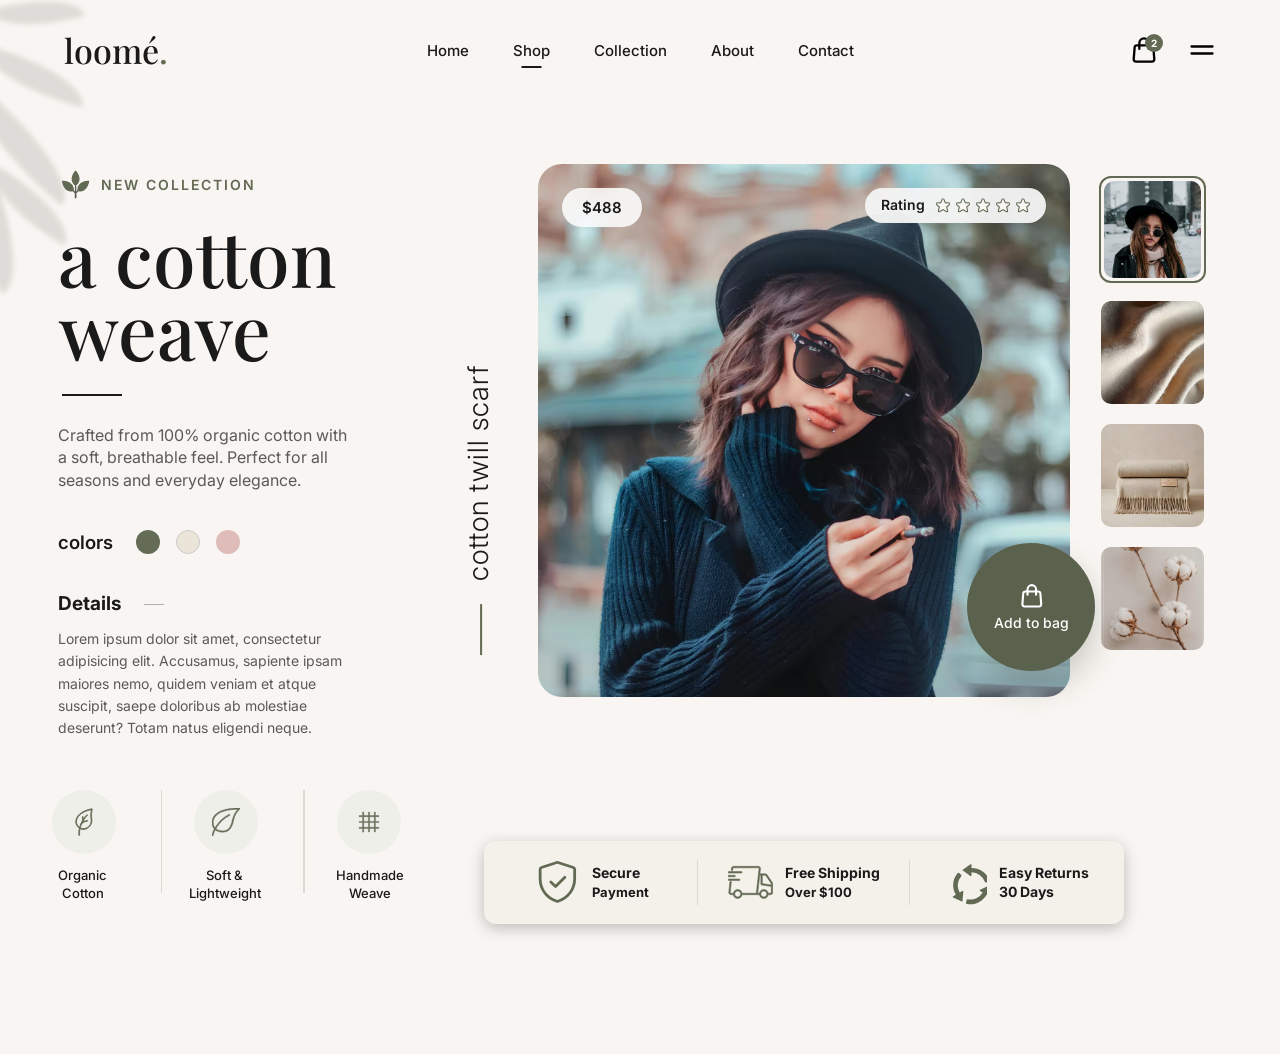
==== commit 133566be: "Add files via upload" ====
--- a/index.html
+++ b/index.html
@@ -21,7 +21,6 @@
    </head>
 
    <body>
-      <!-- Leaf Shadow Overlay (merged from hii.html) -->
       <div class="shadow-sidebar">
          <div class="leaf leaf-1"></div>
          <div class="leaf leaf-2"></div>
@@ -43,7 +42,7 @@
 
          <div class="nav-actions">
             <div class="cart-box">
-               <svg xmlns="http://www.w3.org/2000/svg" width="200" height="200" viewBox="0 0 24 24" fill="#000000">
+               <svg xmlns="http://www.w3.org/2000/svg" width="200" height="200" viewBox="0 0 24 24">
                   <g fill="none" stroke="#000000" stroke-linecap="round" stroke-linejoin="round" stroke-width="2">
                      <path
                         d="M3.977 9.84A2 2 0 0 1 5.971 8h12.058a2 2 0 0 1 1.994 1.84l.803 10A2 2 0 0 1 18.833 22H5.167a2 2 0 0 1-1.993-2.16l.803-10Z"
@@ -53,7 +52,6 @@
                </svg>
                <span class="badge">2</span>
             </div>
-            <!-- Menu / Hamburger Icon -->
             <svg xmlns="http://www.w3.org/2000/svg" width="200" height="200" viewBox="0 0 24 24">
                <path
                   fill="none"
@@ -70,7 +68,6 @@
       <main class="showcase-container">
          <article class="left-content">
             <div class="new-collection">
-               <!-- Decorative Leaf / Botanical Ornament -->
                <svg
                   xmlns="http://www.w3.org/2000/svg"
                   width="1024"
@@ -78,47 +75,35 @@
                   preserveAspectRatio="none"
                   viewBox="0 0 2048 2048"
                   display="block"
-                  id="a1c1c7e6-6c82-4d5e-a35e-f073b77989a0"
                >
-                  <path
-                     fill="#f8f5f2"
-                     d="M 0 0 L 2048 0 L 2048 2048 L 0 2048 L 0 0 z"
-                     class="colorffffff svgShape"
-                  ></path>
+                  <path fill="#f8f5f2" d="M 0 0 L 2048 0 L 2048 2048 L 0 2048 L 0 0 z"></path>
                   <path
                      fill="#f8f5f2"
                      d="M 1767.17 893.492 C 1768.96 911.976 1767.73 951.529 1767.8 971.241 L 1768.89 1107.15 L 1769.23 1259.68 C 1769.54 1348.61 1773.03 1442.19 1739.14 1526.13 C 1716.74 1581.59 1683.23 1629.81 1638.31 1669.49 C 1588.54 1712.63 1528.68 1742.51 1464.29 1756.35 C 1399.92 1770.28 1324.96 1767.62 1258.46 1767.76 L 1021.67 1767.5 L 800.336 1767.37 C 754.421 1767.5 701.403 1768.71 655.812 1766.3 C 550.573 1760.73 447.702 1715.15 377.395 1635.38 C 334.936 1587.05 305.66 1528.58 292.398 1465.62 C 279.533 1406.07 280.464 1319.87 280.207 1257.02 L 280.039 1034.32 L 280.053 804.229 C 279.981 748.866 278.727 692.244 282.349 637.126 C 289.1 532.247 337.828 434.513 417.525 366.004 C 463.341 326.005 528.139 294.079 587.67 281.989 C 657.521 267.803 740.595 270.192 812.289 270.39 L 1011.07 270.257 L 1237.25 270.076 C 1288.79 270.035 1341.9 269.266 1393.28 272.473 C 1499.74 279.119 1601.61 324.816 1672.11 406.144 C 1719.79 461.461 1750.89 529.101 1761.86 601.297 C 1767.69 640.131 1769.98 704.323 1766.96 743.63 L 1766.88 744.606 L 1767.17 893.492 z"
-                     class="colorffffff svgShape"
                   ></path>
                   <path
                      fill="#f8f5f2"
                      d="M 1767.17 893.492 C 1768.96 911.976 1767.73 951.529 1767.8 971.241 L 1768.89 1107.15 L 1769.23 1259.68 C 1769.54 1348.61 1773.03 1442.19 1739.14 1526.13 C 1716.74 1581.59 1683.23 1629.81 1638.31 1669.49 C 1588.54 1712.63 1528.68 1742.51 1464.29 1756.35 C 1399.92 1770.28 1324.96 1767.62 1258.46 1767.76 L 1021.67 1767.5 L 800.336 1767.37 C 754.421 1767.5 701.403 1768.71 655.812 1766.3 C 550.573 1760.73 447.702 1715.15 377.395 1635.38 C 334.936 1587.05 305.66 1528.58 292.398 1465.62 C 279.533 1406.07 280.464 1319.87 280.207 1257.02 L 280.039 1034.32 L 280.053 804.229 C 279.981 748.866 278.727 692.244 282.349 637.126 C 289.1 532.247 337.828 434.513 417.525 366.004 C 463.341 326.005 528.139 294.079 587.67 281.989 C 657.521 267.803 740.595 270.192 812.289 270.39 L 1011.07 270.257 L 1237.25 270.076 C 1288.79 270.035 1341.9 269.266 1393.28 272.473 C 1499.74 279.119 1601.61 324.816 1672.11 406.144 C 1719.79 461.461 1750.89 529.101 1761.86 601.297 C 1767.69 640.131 1769.98 704.323 1766.96 743.63 L 1766.88 744.606 C 1763.19 749.811 1765.47 806.298 1764.81 818.019 C 1763.34 798.137 1764.08 772.165 1763.99 751.796 C 1763.58 719.822 1762.71 687.856 1761.36 655.908 C 1751.82 469.374 1635.46 323.747 1449.67 286.172 C 1384.65 273.022 1316.18 275.717 1250 275.795 L 1040.13 275.994 L 818.181 276.132 C 762.923 276.038 708.32 274.912 653.142 278.66 C 547.54 285.834 450.688 330.394 381.092 411.262 C 338.662 460.651 309.348 519.926 295.85 583.624 C 283.047 643.886 285.513 717.315 285.609 779.313 L 285.464 975.562 L 285.837 1224.56 C 286.021 1307.12 282.298 1395.56 301.359 1476.19 C 318.077 1546.92 360.358 1617.38 415.842 1664.85 C 466.935 1708.36 528.163 1738.3 593.876 1751.91 C 646.013 1763.06 706.036 1762.88 759.415 1763.44 L 965.832 1763.55 L 1226.44 1763.51 C 1282.43 1763.33 1339.06 1763.89 1394.64 1760.27 C 1500.18 1753.41 1601.9 1709.59 1670.99 1627.35 C 1761.58 1519.49 1763.96 1414.77 1764 1281.93 L 1763.94 1106.6 L 1764 1040.87 C 1764 1031.46 1763.55 1010.98 1764.99 1002.34 C 1769.49 994.738 1766.47 909.94 1767.17 893.492 z"
-                     class="colorcac9ca svgShape"
                   ></path>
                   <path
                      fill="#626a54"
                      d="M 1764.81 818.019 C 1765.47 806.298 1763.19 749.811 1766.88 744.606 L 1767.17 893.492 C 1766.47 909.94 1769.49 994.738 1764.99 1002.34 L 1764.81 818.019 z"
-                     class="color929392 svgShape"
-                  ></path>
-                  <path
+                  ></path>
+                  <path
+                     fill="#626a54"
                      d="M 1022.09 457.817 C 1034.05 458.702 1049.45 481.337 1056.94 491.252 C 1130.3 588.339 1197.32 710.33 1180.28 836.294 C 1168.26 925.153 1120.59 997.635 1050.41 1051.48 L 1055.81 1299.47 C 1068.34 1282.46 1084.57 1266.35 1098.37 1250.02 C 1095.73 1218.06 1097.78 1185.89 1104.49 1154.53 C 1123.18 1068.59 1176.61 995.525 1250.46 948.456 C 1326.96 899.702 1418.09 879.021 1507.45 870.851 C 1521.03 869.61 1547.84 865.917 1560.47 869.196 C 1563.33 869.941 1564.92 871.07 1566.29 873.758 C 1572.46 885.773 1553.97 958.666 1549.52 974.832 C 1519 1085.61 1461.32 1199.45 1357.85 1258.14 C 1285.83 1298.99 1208.56 1308.4 1129.02 1286.51 C 1114.33 1301.87 1067.32 1361.25 1057.23 1379.06 C 1057.04 1392.38 1058.01 1408.81 1058.4 1422.35 L 1060.19 1495.17 C 1061.08 1529.21 1070.25 1569.23 1026.63 1577.09 C 978.407 1575.32 989.862 1530.96 989.667 1497.4 C 989.442 1458.62 992.977 1418.44 991.548 1379.77 C 967.531 1345.14 947.243 1319.63 919.956 1287.66 C 871.474 1302.49 816.665 1300.91 767.551 1288.97 C 587.994 1245.33 499.711 1046.79 481.342 879.141 C 481.039 864.174 504.458 867.934 513.133 868.439 C 646.223 876.194 796.063 914.012 883.011 1022.89 C 931.964 1084.18 958.351 1171.47 949.297 1249.01 C 964.192 1266.54 978.714 1282.4 993.581 1300.49 C 992.635 1276.3 994.811 1237.81 995.365 1212.52 L 998.875 1050.49 L 997.929 1049.92 C 968.467 1032.65 935.345 994.623 916.779 966.091 C 870.193 894.498 855.659 807.794 874.275 724.513 C 892.712 642.03 939.855 561.186 990.476 494.218 C 996.49 486.262 1014.44 462.719 1022.09 457.817 z"
-                     fill="#626a54"
-                     class="color000000 svgShape"
                   ></path>
                   <path
                      fill="#626a54"
                      d="M1543.31 885.415C1545.89 885.191 1547.55 885.291 1550.12 885.351 1552.91 890.42 1541.17 942.875 1538.62 952.875 1510.57 1062.66 1457.79 1178.18 1357.35 1239.21 1292.38 1278.68 1215.76 1291.69 1142.3 1273.38 1187.89 1222.44 1237.5 1176.92 1286.64 1129.63 1324.54 1092.95 1361.77 1055.57 1398.29 1017.51 1403.9 1012.02 1406.68 1007.31 1402.61 999.588 1395.53 994.702 1389.43 999.758 1383.33 1003.99 1330.25 1040.86 1281.39 1080.63 1232.72 1123.15 1191.63 1158.48 1152.02 1195.48 1113.97 1234.06 1112.67 981.625 1328.16 899.47 1543.31 885.415zM497.563 884.618C501.044 884.669 504.524 884.782 508.001 884.958 629.375 890.904 774.071 925.831 858.517 1019.63 911.097 1078.11 938.222 1155.13 933.898 1233.66 857.908 1151.78 749.123 1062.68 655.827 998.618 653.956 997.334 650.561 998.462 648.645 999.403 643.77 1004.57 643.84 1008.58 647.35 1014.65 667.401 1038.49 690.488 1060.4 712.212 1082.7 774.887 1147.01 847.506 1206.47 906.656 1274 896.894 1276.27 887.043 1278.13 877.128 1279.59 804.351 1289.64 725.169 1266.61 666.976 1222.42 566.742 1146.32 513.822 1005.36 497.563 884.618zM1025.01 477.948C1025.18 478.148 1025.36 478.349 1025.53 478.549 1101.97 572.301 1176.92 696.185 1165.62 821.994 1159.76 887.231 1130.79 948.22 1087.3 996.726 1075.8 1009.56 1062.96 1020.29 1049.87 1031.24 1050.12 1005.22 1048.33 974.369 1047.67 948.027 1046.64 893.007 1044.85 838.005 1042.29 783.035 1041.17 757.035 1039.67 731.054 1037.78 705.098 1036.94 694.035 1036.22 682.157 1034.37 671.235 1033.61 666.77 1030.88 665.111 1027.36 662.766 1017.94 663.086 1014.37 665.305 1013.27 675.078 1012.02 686.273 1011.58 697.473 1010.85 708.71 1009.06 733.671 1007.7 758.661 1006.75 783.668 1003.31 866.019 1002.36 948.273 999.222 1030.3 992.124 1024.75 985.206 1018.97 978.481 1012.97 922.443 962.855 887.642 888.973 883.036 814.009 877.6 725.558 912.082 645.794 956.988 571.715 976.399 539.694 999.804 506.021 1025.01 477.948z"
-                     class="colorffffff svgShape"
                   ></path>
                   <path
                      fill="#5a5a5a"
                      d="M 1023.89 759.085 L 1026.06 763.741 C 1026.53 802.804 1028.44 844.054 1029.56 883.275 L 1034.41 1078.51 C 1035.22 1111.06 1037.18 1317.38 1041.41 1327.42 C 1042.69 1330.45 1043.98 1330.6 1046.98 1331.61 C 1056.7 1330.88 1069.55 1308.44 1075.98 1301.08 C 1082.62 1293.49 1089.21 1285.09 1096.08 1277.58 C 1155.95 1212.1 1222.42 1152.56 1290.39 1095.64 C 1300.67 1087.04 1332.23 1059.63 1341.23 1054.39 C 1339.05 1058.65 1242.07 1149.85 1231.13 1160.19 C 1158.46 1228.91 1098.57 1291.36 1040.23 1373.13 L 1043.12 1488.16 C 1043.5 1505.7 1044.29 1523.14 1043.9 1540.72 C 1043.35 1565.57 1008.26 1565.58 1006.18 1545.26 C 1004.32 1527.04 1005.92 1503.46 1006.34 1484.81 L 1008.26 1374.14 C 999.855 1359.48 978.477 1332.06 967.629 1318.36 C 908.402 1243.51 836.372 1179.17 768.026 1112.9 C 748.734 1094.2 726.282 1074.71 707.911 1055.73 C 711.946 1056.81 736.407 1078.01 741.633 1082.26 C 817.814 1144.16 892.289 1210.83 957.718 1284.11 C 970.754 1298.65 981.935 1314.67 994.307 1329.73 C 998.652 1335.02 1003.49 1332.41 1007.62 1328.91 C 1010.24 1316.2 1010.44 1272.36 1010.69 1257.49 L 1013.05 1149.6 C 1015.28 1019.39 1018.89 889.214 1023.89 759.085 z"
-                     class="colorffffff svgShape"
                   ></path>
                   <path
                      fill="#5a5a5a"
                      d="M 1024.4 744.046 C 1025.68 752.158 1025.99 755.539 1026.06 763.741 L 1023.89 759.085 C 1023.98 754.041 1024.03 749.08 1024.4 744.046 z"
-                     class="color929392 svgShape"
                   ></path>
                </svg>
                <span>NEW COLLECTION</span>
@@ -144,102 +129,64 @@
             </div>
 
             <div class="details-section">
-               <h3 class="font-sans">Details <span class="dash">—</span></h3>
+               <h3 class="font-sans">
+                  Details
+                  <div class="dash"></div>
+               </h3>
                <p>
-                  Lorem ipsum dolor sit amet, consectetur adipisicing elit. Accusamus, sapiente. Ipsam maiores nemo,
-                  quidem veniam at atque suscipit, saepe doloribus ab molestiae deserunt?
+                  Lorem ipsum dolor sit amet, consectetur adipisicing elit. Accusamus, sapiente ipsam maiores nemo,
+                  quidem veniam et atque suscipit, saepe doloribus ab molestiae deserunt? Totam natus eligendi neque.
                </p>
             </div>
 
             <div class="features-wrapper">
-               <!-- Organic Cotton — Leaf Icon -->
                <div class="feature-item">
                   <div class="icon-bg-circle">
-                     <svg
-                        id="SvgjsSvg1001"
-                        width="32"
-                        height="32"
-                        xmlns="http://www.w3.org/2000/svg"
-                        version="1.1"
-                        xmlns:xlink="http://www.w3.org/1999/xlink"
-                        xmlns:svgjs="http://svgjs.com/svgjs"
-                     >
-                        <defs id="SvgjsDefs1002"></defs>
-                        <g
-                           id="SvgjsG1008"
-                           stroke="#626a54"
-                           stroke-width="1.9"
-                           stroke-linejoin="round"
-                           stroke-linecap="round"
-                        >
-                           <svg
-                              xmlns="http://www.w3.org/2000/svg"
-                              enable-background="new 0 0 70 70"
-                              viewBox="0 0 70 70"
-                              width="32"
-                              height="32"
-                           >
-                              <path
-                                 d="M33.5500755,53.4800339c-4.623045,0-9.1562481-1.7011719-12.8715801-5.0073242c-6.0507812-5.3847656-8.0820312-13.4418945-5.3012695-21.0273418l0.1240234-0.3330078c2.1044922-5.5322266,5.9858398-10.4462891,11.2250977-14.2133789C39.3205833,3.8447819,54.111599,2.077692,54.7351341,2.0068913c0.3334961-0.0419922,0.6679688,0.0961914,0.8833008,0.3564453c0.215332,0.2607422,0.284668,0.6123047,0.184082,0.9350586c-3.2216797,10.3344727-1.934082,20.1635742-1.4624023,22.9301758c0.2260742,1.3271484,0.3950195,2.4482422,0.487793,3.6044922l0.0288086,0.394043c0.5917969,8.6088848-4.0751953,16.7827129-11.8901367,20.8207989l-0.5327148,0.2724609C39.5666771,52.7686081,36.5398216,53.4800339,33.5500755,53.4800339z M53.448513,4.2231998c-4.0825195,0.6977539-15.6782227,3.1987305-25.5541973,10.2998047c-4.9204102,3.5371094-8.559082,8.1357422-10.5229492,13.2978516l-0.1152344,0.3100586c-2.4926758,6.8002911-0.671875,14.0209942,4.7519531,18.8476543c5.4902344,4.8852539,12.9702129,5.8657227,19.5239239,2.5566406l0.5175781-0.2646484c7.1049805-3.6708984,11.3491211-11.09375,10.8115234-18.9086895l-0.0263672-0.362793c-0.0874023-1.0898438-0.2495117-2.1601562-0.4663086-3.4345703C51.9011497,23.8228092,50.6633568,14.4121647,53.448513,4.2231998z"
-                                 fill="#626a54"
-                                 class="svgShape color000000-0 selectable"
-                              ></path>
-                              <path
-                                 d="M22.9944134,68.0005417c-0.5146484,0-0.9521484-0.3950195-0.9956055-0.9169922c-2.3237305-27.8852539,19.9145489-49.8925781,20.1391582-50.1113281c0.3959961-0.3862305,1.0292969-0.3764648,1.4135742,0.0185547c0.3857422,0.3955078,0.3774414,1.0283203-0.0180664,1.4140625c-0.2177734,0.2124023-21.7856426,21.5825176-19.541502,48.5126953c0.0458984,0.550293-0.3632812,1.0336914-0.9135742,1.0795898C23.0500774,67.9995651,23.0222454,68.0005417,22.9944134,68.0005417z"
-                                 fill="#626a54"
-                                 class="svgShape color000000-1 selectable"
-                              ></path>
-                              <path
-                                 d="M32.6111107 32.0064011c-.5209961 0-.9604473-.4038067-.9965801-.9316387l-.6020508-8.7744141c-.0380859-.5507812.3779297-1.0283203.9291992-1.065918.5429668-.0307617 1.0283184.3779297 1.0659161.9291992l.6020508 8.7744141c.0380859.5507812-.3779297 1.0283203-.9291992 1.0659161C32.6574974 32.0054245 32.6340599 32.0064011 32.6111107 32.0064011zM28.6999798 39.2495651c-.2666016 0-.5327148-.105957-.7294922-.315918-.3779297-.402832-.3574219-1.0356445.0454102-1.4135742 5.9360332-5.5664043 15.2192364-6.3964825 15.6113262-6.4291973.5493164-.0498047 1.0332031.362793 1.0791016.913084.0463867.550293-.3623047 1.0336914-.9125977 1.0800781-.0893555.0073242-8.9897461.8125-14.4096661 5.8950195C29.1911907 39.1597214 28.9455853 39.2495651 28.6999798 39.2495651z"
-                                 fill="#626a54"
-                                 class="svgShape color000000-2 selectable"
-                              ></path>
-                           </svg>
+                     <svg xmlns="http://www.w3.org/2000/svg" viewBox="0 0 70 70">
+                        <g stroke="#626a54" stroke-width="1.9" stroke-linejoin="round" stroke-linecap="round">
+                           <path
+                              d="M33.5500755,53.4800339c-4.623045,0-9.1562481-1.7011719-12.8715801-5.0073242c-6.0507812-5.3847656-8.0820312-13.4418945-5.3012695-21.0273418l0.1240234-0.3330078c2.1044922-5.5322266,5.9858398-10.4462891,11.2250977-14.2133789C39.3205833,3.8447819,54.111599,2.077692,54.7351341,2.0068913c0.3334961-0.0419922,0.6679688,0.0961914,0.8833008,0.3564453c0.215332,0.2607422,0.284668,0.6123047,0.184082,0.9350586c-3.2216797,10.3344727-1.934082,20.1635742-1.4624023,22.9301758c0.2260742,1.3271484,0.3950195,2.4482422,0.487793,3.6044922l0.0288086,0.394043c0.5917969,8.6088848-4.0751953,16.7827129-11.8901367,20.8207989l-0.5327148,0.2724609C39.5666771,52.7686081,36.5398216,53.4800339,33.5500755,53.4800339z M53.448513,4.2231998c-4.0825195,0.6977539-15.6782227,3.1987305-25.5541973,10.2998047c-4.9204102,3.5371094-8.559082,8.1357422-10.5229492,13.2978516l-0.1152344,0.3100586c-2.4926758,6.8002911-0.671875,14.0209942,4.7519531,18.8476543c5.4902344,4.8852539,12.9702129,5.8657227,19.5239239,2.5566406l0.5175781-0.2646484c7.1049805-3.6708984,11.3491211-11.09375,10.8115234-18.9086895l-0.0263672-0.362793c-0.0874023-1.0898438-0.2495117-2.1601562-0.4663086-3.4345703C51.9011497,23.8228092,50.6633568,14.4121647,53.448513,4.2231998z"
+                              fill="#626a54"
+                           ></path>
+                           <path
+                              d="M22.9944134,68.0005417c-0.5146484,0-0.9521484-0.3950195-0.9956055-0.9169922c-2.3237305-27.8852539,19.9145489-49.8925781,20.1391582-50.1113281c0.3959961-0.3862305,1.0292969-0.3764648,1.4135742,0.0185547c0.3857422,0.3955078,0.3774414,1.0283203-0.0180664,1.4140625c-0.2177734,0.2124023-21.7856426,21.5825176-19.541502,48.5126953c0.0458984,0.550293-0.3632812,1.0336914-0.9135742,1.0795898C23.0500774,67.9995651,23.0222454,68.0005417,22.9944134,68.0005417z"
+                              fill="#626a54"
+                           ></path>
+                           <path
+                              d="M32.6111107 32.0064011c-.5209961 0-.9604473-.4038067-.9965801-.9316387l-.6020508-8.7744141c-.0380859-.5507812.3779297-1.0283203.9291992-1.065918.5429668-.0307617 1.0283184.3779297 1.0659161.9291992l.6020508 8.7744141c.0380859.5507812-.3779297 1.0283203-.9291992 1.0659161C32.6574974 32.0054245 32.6340599 32.0064011 32.6111107 32.0064011zM28.6999798 39.2495651c-.2666016 0-.5327148-.105957-.7294922-.315918-.3779297-.402832-.3574219-1.0356445.0454102-1.4135742 5.9360332-5.5664043 15.2192364-6.3964825 15.6113262-6.4291973.5493164-.0498047 1.0332031.362793 1.0791016.913084.0463867.550293-.3623047 1.0336914-.9125977 1.0800781-.0893555.0073242-8.9897461.8125-14.4096661 5.8950195C29.1911907 39.1597214 28.9455853 39.2495651 28.6999798 39.2495651z"
+                              fill="#626a54"
+                           ></path>
                         </g>
                      </svg>
                   </div>
                   <p>Organic<br />Cotton</p>
                </div>
-               <!-- Soft & Lightweight — Feather Icon -->
+
+               <div class="divider"></div>
+
                <div class="feature-item">
                   <div class="icon-bg-circle">
-                     <svg
-                        xmlns="http://www.w3.org/2000/svg"
-                        version="1.1"
-                        xmlns:xlink="http://www.w3.org/1999/xlink"
-                        width="512"
-                        height="512"
-                        x="0"
-                        y="0"
-                        viewBox="0 0 469.343 469.343"
-                        style="enable-background: new 0 0 512 512"
-                        xml:space="preserve"
-                        class=""
-                     >
+                     <svg xmlns="http://www.w3.org/2000/svg" viewBox="0 0 469.343 469.343">
                         <g stroke="#626a54" stroke-width="8" stroke-linejoin="round" stroke-linecap="round">
                            <path
+                              fill="#626a54"
                               d="M468.523 6.597a10.667 10.667 0 0 0-9.856-6.592C44.693.005 0 171.567 0 245.338c0 95.701 72.875 160 181.333 160 136.981 0 165.675-130.347 181.099-200.363C383.168 110.703 428.8 55.663 466.219 18.223a10.643 10.643 0 0 0 2.304-11.626zM341.589 200.389c-19.563 88.832-49.664 183.616-160.256 183.616-95.701 0-160-55.723-160-138.667 0-65.899 40.789-217.259 412.16-223.787-35.264 38.806-73.173 93.611-91.904 178.838z"
-                              fill="#626a54"
-                              opacity="1"
-                              data-original="#626a54"
-                              class=""
-                           ></path>
-                           <path
+                           ></path>
+                           <path
+                              fill="#626a54"
                               d="M297.6 112.687c-2.581-5.291-8.96-7.488-14.251-4.949C109.973 191.749 0 395.247 0 458.671c0 5.888 4.779 10.667 10.667 10.667s10.667-4.779 10.667-10.667c0-49.856 96.235-246.891 271.317-331.733 5.29-2.581 7.509-8.96 4.949-14.251z"
-                              fill="#626a54"
-                              opacity="1"
-                              data-original="#626a54"
-                              class=""
                            ></path>
                         </g>
                      </svg>
                   </div>
                   <p>Soft &<br />Lightweight</p>
                </div>
-               <!-- Handmade Weave — Grid / Hashtag Icon -->
+
+               <div class="divider"></div>
+
                <div class="feature-item">
                   <div class="icon-bg-circle">
-                     <svg xmlns="http://www.w3.org/2000/svg" width="200" height="200" viewBox="0 0 24 24">
+                     <svg xmlns="http://www.w3.org/2000/svg" viewBox="0 0 24 24">
                         <path
                            stroke="#626a54"
                            stroke-width="0.3"
@@ -264,69 +211,54 @@
                <div class="float-rating">
                   Rating
                   <span class="stars">
-                     <!-- Star 1 -->
                      <input type="checkbox" id="star1" />
                      <label for="star1">
-                        <svg xmlns="http://www.w3.org/2000/svg" width="512" height="512" viewBox="0 0 511.987 511">
-                           <g>
-                              <path
-                                 d="M255.992 0.492c-10.903 0-20.715 6.488-25.022 16.535l-58.433 136.77L24.74 167.214c-10.883.98-20.031 8.344-23.403 18.711-3.371 10.367-.254 21.738 7.976 28.906l111.703 97.941-32.937 145.09c-2.415 10.668 1.727 21.7 10.582 28.094 8.851 6.398 20.61 6.89 29.91 1.3l127.445-76.203 127.446 76.16c9.3 5.59 21.078 5.098 29.91-1.3 8.851-6.398 12.992-17.43 10.578-28.098l-32.938-145.086 111.696-97.941c8.211-7.168 11.329-18.539 7.957-28.907-3.371-10.367-12.543-17.731-23.425-18.711L339.449 153.797 281.016 17.027c-4.309-10.024-14.121-16.535-25.024-16.535z"
-                                 stroke="#626a54"
-                                 stroke-width="40"
-                              />
-                           </g>
-                        </svg>
-                     </label>
-                     <!-- Star 2 -->
+                        <svg xmlns="http://www.w3.org/2000/svg" viewBox="0 0 511.987 511">
+                           <path
+                              stroke="#626a54"
+                              stroke-width="40"
+                              d="M255.992 0.492c-10.903 0-20.715 6.488-25.022 16.535l-58.433 136.77L24.74 167.214c-10.883.98-20.031 8.344-23.403 18.711-3.371 10.367-.254 21.738 7.976 28.906l111.703 97.941-32.937 145.09c-2.415 10.668 1.727 21.7 10.582 28.094 8.851 6.398 20.61 6.89 29.91 1.3l127.445-76.203 127.446 76.16c9.3 5.59 21.078 5.098 29.91-1.3 8.851-6.398 12.992-17.43 10.578-28.098l-32.938-145.086 111.696-97.941c8.211-7.168 11.329-18.539 7.957-28.907-3.371-10.367-12.543-17.731-23.425-18.711L339.449 153.797 281.016 17.027c-4.309-10.024-14.121-16.535-25.024-16.535z"
+                           />
+                        </svg>
+                     </label>
                      <input type="checkbox" id="star2" />
                      <label for="star2">
-                        <svg xmlns="http://www.w3.org/2000/svg" width="512" height="512" viewBox="0 0 511.987 511">
-                           <g>
-                              <path
-                                 d="M255.992 0.492c-10.903 0-20.715 6.488-25.022 16.535l-58.433 136.77L24.74 167.214c-10.883.98-20.031 8.344-23.403 18.711-3.371 10.367-.254 21.738 7.976 28.906l111.703 97.941-32.937 145.09c-2.415 10.668 1.727 21.7 10.582 28.094 8.851 6.398 20.61 6.89 29.91 1.3l127.445-76.203 127.446 76.16c9.3 5.59 21.078 5.098 29.91-1.3 8.851-6.398 12.992-17.43 10.578-28.098l-32.938-145.086 111.696-97.941c8.211-7.168 11.329-18.539 7.957-28.907-3.371-10.367-12.543-17.731-23.425-18.711L339.449 153.797 281.016 17.027c-4.309-10.024-14.121-16.535-25.024-16.535z"
-                                 stroke="#626a54"
-                                 stroke-width="40"
-                              />
-                           </g>
-                        </svg>
-                     </label>
-                     <!-- Star 3 -->
+                        <svg xmlns="http://www.w3.org/2000/svg" viewBox="0 0 511.987 511">
+                           <path
+                              stroke="#626a54"
+                              stroke-width="40"
+                              d="M255.992 0.492c-10.903 0-20.715 6.488-25.022 16.535l-58.433 136.77L24.74 167.214c-10.883.98-20.031 8.344-23.403 18.711-3.371 10.367-.254 21.738 7.976 28.906l111.703 97.941-32.937 145.09c-2.415 10.668 1.727 21.7 10.582 28.094 8.851 6.398 20.61 6.89 29.91 1.3l127.445-76.203 127.446 76.16c9.3 5.59 21.078 5.098 29.91-1.3 8.851-6.398 12.992-17.43 10.578-28.098l-32.938-145.086 111.696-97.941c8.211-7.168 11.329-18.539 7.957-28.907-3.371-10.367-12.543-17.731-23.425-18.711L339.449 153.797 281.016 17.027c-4.309-10.024-14.121-16.535-25.024-16.535z"
+                           />
+                        </svg>
+                     </label>
                      <input type="checkbox" id="star3" />
                      <label for="star3">
-                        <svg xmlns="http://www.w3.org/2000/svg" width="512" height="512" viewBox="0 0 511.987 511">
-                           <g>
-                              <path
-                                 d="M255.992 0.492c-10.903 0-20.715 6.488-25.022 16.535l-58.433 136.77L24.74 167.214c-10.883.98-20.031 8.344-23.403 18.711-3.371 10.367-.254 21.738 7.976 28.906l111.703 97.941-32.937 145.09c-2.415 10.668 1.727 21.7 10.582 28.094 8.851 6.398 20.61 6.89 29.91 1.3l127.445-76.203 127.446 76.16c9.3 5.59 21.078 5.098 29.91-1.3 8.851-6.398 12.992-17.43 10.578-28.098l-32.938-145.086 111.696-97.941c8.211-7.168 11.329-18.539 7.957-28.907-3.371-10.367-12.543-17.731-23.425-18.711L339.449 153.797 281.016 17.027c-4.309-10.024-14.121-16.535-25.024-16.535z"
-                                 stroke="#626a54"
-                                 stroke-width="40"
-                              />
-                           </g>
-                        </svg>
-                     </label>
-                     <!-- Star 4 -->
+                        <svg xmlns="http://www.w3.org/2000/svg" viewBox="0 0 511.987 511">
+                           <path
+                              stroke="#626a54"
+                              stroke-width="40"
+                              d="M255.992 0.492c-10.903 0-20.715 6.488-25.022 16.535l-58.433 136.77L24.74 167.214c-10.883.98-20.031 8.344-23.403 18.711-3.371 10.367-.254 21.738 7.976 28.906l111.703 97.941-32.937 145.09c-2.415 10.668 1.727 21.7 10.582 28.094 8.851 6.398 20.61 6.89 29.91 1.3l127.445-76.203 127.446 76.16c9.3 5.59 21.078 5.098 29.91-1.3 8.851-6.398 12.992-17.43 10.578-28.098l-32.938-145.086 111.696-97.941c8.211-7.168 11.329-18.539 7.957-28.907-3.371-10.367-12.543-17.731-23.425-18.711L339.449 153.797 281.016 17.027c-4.309-10.024-14.121-16.535-25.024-16.535z"
+                           />
+                        </svg>
+                     </label>
                      <input type="checkbox" id="star4" />
                      <label for="star4">
-                        <svg xmlns="http://www.w3.org/2000/svg" width="512" height="512" viewBox="0 0 511.987 511">
-                           <g>
-                              <path
-                                 d="M255.992 0.492c-10.903 0-20.715 6.488-25.022 16.535l-58.433 136.77L24.74 167.214c-10.883.98-20.031 8.344-23.403 18.711-3.371 10.367-.254 21.738 7.976 28.906l111.703 97.941-32.937 145.09c-2.415 10.668 1.727 21.7 10.582 28.094 8.851 6.398 20.61 6.89 29.91 1.3l127.445-76.203 127.446 76.16c9.3 5.59 21.078 5.098 29.91-1.3 8.851-6.398 12.992-17.43 10.578-28.098l-32.938-145.086 111.696-97.941c8.211-7.168 11.329-18.539 7.957-28.907-3.371-10.367-12.543-17.731-23.425-18.711L339.449 153.797 281.016 17.027c-4.309-10.024-14.121-16.535-25.024-16.535z"
-                                 stroke="#626a54"
-                                 stroke-width="40"
-                              />
-                           </g>
-                        </svg>
-                     </label>
-                     <!-- Star 5 -->
+                        <svg xmlns="http://www.w3.org/2000/svg" viewBox="0 0 511.987 511">
+                           <path
+                              stroke="#626a54"
+                              stroke-width="40"
+                              d="M255.992 0.492c-10.903 0-20.715 6.488-25.022 16.535l-58.433 136.77L24.74 167.214c-10.883.98-20.031 8.344-23.403 18.711-3.371 10.367-.254 21.738 7.976 28.906l111.703 97.941-32.937 145.09c-2.415 10.668 1.727 21.7 10.582 28.094 8.851 6.398 20.61 6.89 29.91 1.3l127.445-76.203 127.446 76.16c9.3 5.59 21.078 5.098 29.91-1.3 8.851-6.398 12.992-17.43 10.578-28.098l-32.938-145.086 111.696-97.941c8.211-7.168 11.329-18.539 7.957-28.907-3.371-10.367-12.543-17.731-23.425-18.711L339.449 153.797 281.016 17.027c-4.309-10.024-14.121-16.535-25.024-16.535z"
+                           />
+                        </svg>
+                     </label>
                      <input type="checkbox" id="star5" />
                      <label for="star5">
-                        <svg xmlns="http://www.w3.org/2000/svg" width="512" height="512" viewBox="0 0 511.987 511">
-                           <g>
-                              <path
-                                 d="M255.992 0.492c-10.903 0-20.715 6.488-25.022 16.535l-58.433 136.77L24.74 167.214c-10.883.98-20.031 8.344-23.403 18.711-3.371 10.367-.254 21.738 7.976 28.906l111.703 97.941-32.937 145.09c-2.415 10.668 1.727 21.7 10.582 28.094 8.851 6.398 20.61 6.89 29.91 1.3l127.445-76.203 127.446 76.16c9.3 5.59 21.078 5.098 29.91-1.3 8.851-6.398 12.992-17.43 10.578-28.098l-32.938-145.086 111.696-97.941c8.211-7.168 11.329-18.539 7.957-28.907-3.371-10.367-12.543-17.731-23.425-18.711L339.449 153.797 281.016 17.027c-4.309-10.024-14.121-16.535-25.024-16.535z"
-                                 stroke="#626a54"
-                                 stroke-width="40"
-                              />
-                           </g>
+                        <svg xmlns="http://www.w3.org/2000/svg" viewBox="0 0 511.987 511">
+                           <path
+                              stroke="#626a54"
+                              stroke-width="40"
+                              d="M255.992 0.492c-10.903 0-20.715 6.488-25.022 16.535l-58.433 136.77L24.74 167.214c-10.883.98-20.031 8.344-23.403 18.711-3.371 10.367-.254 21.738 7.976 28.906l111.703 97.941-32.937 145.09c-2.415 10.668 1.727 21.7 10.582 28.094 8.851 6.398 20.61 6.89 29.91 1.3l127.445-76.203 127.446 76.16c9.3 5.59 21.078 5.098 29.91-1.3 8.851-6.398 12.992-17.43 10.578-28.098l-32.938-145.086 111.696-97.941c8.211-7.168 11.329-18.539 7.957-28.907-3.371-10.367-12.543-17.731-23.425-18.711L339.449 153.797 281.016 17.027c-4.309-10.024-14.121-16.535-25.024-16.535z"
+                           />
                         </svg>
                      </label>
                   </span>
@@ -338,7 +270,7 @@
                </div>
 
                <button class="float-add-btn">
-                  <svg xmlns="http://www.w3.org/2000/svg" width="200" height="200" viewBox="0 0 24 24" fill="#ffffff">
+                  <svg xmlns="http://www.w3.org/2000/svg" viewBox="0 0 24 24" fill="#ffffff">
                      <g fill="none" stroke="#ffffff" stroke-linecap="round" stroke-linejoin="round" stroke-width="2">
                         <path
                            d="M3.977 9.84A2 2 0 0 1 5.971 8h12.058a2 2 0 0 1 1.994 1.84l.803 10A2 2 0 0 1 18.833 22H5.167a2 2 0 0 1-1.993-2.16l.803-10Z"
@@ -352,20 +284,16 @@
 
             <aside class="thumbnails-box">
                <div class="thumb active-thumb"><img src="./images/img-5.avif" alt="Thumb 1" /></div>
-
                <div class="thumb"><img src="./images/img-2.avif" alt="Thumb 2" /></div>
-
                <div class="thumb"><img src="./images/img-3.avif" alt="Thumb 3" /></div>
-
                <div class="thumb"><img src="./images/img-4.avif" alt="Thumb 4" /></div>
             </aside>
          </section>
       </main>
 
       <footer class="trust-banner fixed-size">
-         <!-- Secure Payment — Shield + Checkmark -->
          <div class="trust-item">
-            <svg xmlns="http://www.w3.org/2000/svg" width="200" height="200" viewBox="0 0 24 24">
+            <svg xmlns="http://www.w3.org/2000/svg" viewBox="0 0 24 24" width="60" height="60">
                <path
                   fill="#626a54"
                   d="M16.53 9.78a.75.75 0 0 0-1.06-1.06L11 13.19l-1.97-1.97a.75.75 0 0 0-1.06 1.06l2.5 2.5a.75.75 0 0 0 1.06 0l5-5Z"
@@ -377,55 +305,36 @@
             </svg>
             <div class="trust-text"><strong>Secure</strong><br />Payment</div>
          </div>
+
          <div id="trust-divider1"></div>
-         <!-- Free Shipping — Delivery Truck -->
+
          <div class="trust-item">
-            <svg
-               xmlns="http://www.w3.org/2000/svg"
-               version="1.1"
-               xmlns:xlink="http://www.w3.org/1999/xlink"
-               width="512"
-               height="512"
-               x="0"
-               y="0"
-               viewBox="0 0 512 512"
-               style="enable-background: new 0 0 512 512"
-               xml:space="preserve"
-               class=""
-            >
-               <g stroke="#626a54" stroke-width="5" stroke-linejoin="round" stroke-linecap="round">
-                  <path
-                     d="m510.567 264.067-63.217-94.775c-4.725-7.154-12.683-11.425-21.283-11.425h-61.081l6.331-56.912c.8-7.208-1.533-14.454-6.383-19.879a25.643 25.643 0 0 0-19.075-8.542H64.508c-13.108 0-24.05 9.804-25.458 22.767l-2.133 18.946c-.525 4.683 2.842 8.908 7.525 9.433 4.725.55 8.908-2.846 9.442-7.525l2.133-18.979c.467-4.321 4.117-7.575 8.492-7.575h281.35c2.45 0 4.708 1.017 6.358 2.858 1.642 1.838 2.408 4.188 2.133 6.612l-30.375 273.083c-.467 4.25-4.158 7.579-8.408 7.579H161.363c-4.082-24.176-25.109-42.667-50.429-42.667s-46.347 18.491-50.429 42.667H34.133c-2.45 0-4.708-1.012-6.358-2.854-1.65-1.842-2.408-4.192-2.142-6.617l13.058-117.588c.517-4.683-2.858-8.904-7.542-9.421-4.567-.517-8.908 2.854-9.425 7.538L8.667 368.388a25.638 25.638 0 0 0 6.4 19.879 25.63 25.63 0 0 0 19.067 8.533h26.371c4.082 24.176 25.109 42.667 50.429 42.667s46.347-18.491 50.429-42.667h197.808c4.082 24.176 25.109 42.667 50.429 42.667s46.347-18.491 50.429-42.667H486.4c14.117 0 25.6-11.483 25.6-25.6V268.8c0-1.683-.5-3.333-1.433-4.733zM110.933 422.4c-18.825 0-34.133-15.312-34.133-34.133s15.308-34.133 34.133-34.133 34.133 15.313 34.133 34.133-15.308 34.133-34.133 34.133zm298.667 0c-18.825 0-34.133-15.312-34.133-34.133s15.308-34.133 34.133-34.133c18.825 0 34.133 15.313 34.133 34.133S428.425 422.4 409.6 422.4zm85.333-51.2c0 4.704-3.825 8.533-8.533 8.533h-26.371c-4.082-24.176-25.109-42.667-50.429-42.667s-46.347 18.491-50.429 42.667h-19.602c.642-1.824 1.155-3.712 1.373-5.712l22.146-199.088h12.379v102.4a8.534 8.534 0 0 0 7.325 8.446l112.142 16.02V371.2zm0-86.638-102.4-14.629v-95h33.533a8.432 8.432 0 0 1 7.067 3.796l61.8 92.654v13.179z"
-                     fill="#626a54"
-                     opacity="1"
-                     data-original="#626a54"
-                     class=""
-                  ></path>
-                  <path
-                     d="M8.533 149.333H153.6a8.53 8.53 0 0 0 8.533-8.533 8.53 8.53 0 0 0-8.533-8.533H8.533A8.53 8.53 0 0 0 0 140.8a8.53 8.53 0 0 0 8.533 8.533zM8.533 192H76.8c4.717 0 8.533-3.821 8.533-8.533s-3.817-8.533-8.533-8.533H8.533c-4.717 0-8.533 3.821-8.533 8.533S3.817 192 8.533 192zM128 234.667c4.717 0 8.533-3.821 8.533-8.533S132.717 217.6 128 217.6H8.533C3.817 217.6 0 221.421 0 226.133s3.817 8.533 8.533 8.533H128z"
-                     fill="#626a54"
-                     opacity="1"
-                     data-original="#626a54"
-                     class=""
-                  ></path>
+            <svg xmlns="http://www.w3.org/2000/svg" viewBox="0 0 512 512" style="max-width: 90px; height: auto">
+               <g fill="#626a54" stroke="#626a54" stroke-width="6" stroke-linejoin="round" stroke-linecap="round">
+                  <path
+                     d="m510.567 264.067-63.217-94.775c-4.725-7.154-12.683-11.425-21.283-11.425h-61.081l6.331-56.912c.8-7.208-1.533-14.454-6.383-19.879a25.64 25.64 0 0 0-19.075-8.542H64.508c-13.108 0-24.05 9.804-25.458 22.767l-2.133 18.946c-.525 4.683 2.842 8.908 7.525 9.433 4.725.55 8.908-2.846 9.442-7.525l2.133-18.979c.467-4.321 4.117-7.575 8.492-7.575h281.35c2.45 0 4.708 1.017 6.358 2.858 1.642 1.838 2.408 4.188 2.133 6.612l-30.375 273.083c-.467 4.25-4.158 7.579-8.408 7.579H161.363c-4.082-24.176-25.109-42.667-50.429-42.667s-46.347 18.491-50.429 42.667H34.133c-2.45 0-4.708-1.012-6.358-2.854s-2.408-4.192-2.142-6.617l13.058-117.588c.517-4.683-2.858-8.904-7.542-9.421-4.567-.517-8.908 2.854-9.425 7.538L8.667 368.388a25.64 25.64 0 0 0 6.4 19.879 25.63 25.63 0 0 0 19.067 8.533h26.371c4.082 24.176 25.109 42.667 50.429 42.667s46.347-18.491 50.429-42.667h197.808c4.082 24.176 25.109 42.667 50.429 42.667s46.347-18.491 50.429-42.667H486.4c14.117 0 25.6-11.483 25.6-25.6V268.8c0-1.683-.5-3.333-1.433-4.733M110.933 422.4c-18.825 0-34.133-15.312-34.133-34.133s15.308-34.133 34.133-34.133 34.133 15.313 34.133 34.133-15.308 34.133-34.133 34.133m298.667 0c-18.825 0-34.133-15.312-34.133-34.133s15.308-34.133 34.133-34.133 34.133 15.313 34.133 34.133S428.425 422.4 409.6 422.4m85.333-51.2c0 4.704-3.825 8.533-8.533 8.533h-26.371c-4.082-24.176-25.109-42.667-50.429-42.667s-46.347 18.491-50.429 42.667h-19.602c.642-1.824 1.155-3.712 1.373-5.712l22.146-199.088h12.379v102.4a8.534 8.534 0 0 0 7.325 8.446l112.142 16.02V371.2zm0-86.638-102.4-14.629v-95h33.533a8.43 8.43 0 0 1 7.067 3.796l61.8 92.654z"
+                  />
+                  <path
+                     d="M8.533 149.333H153.6a8.53 8.53 0 0 0 8.533-8.533 8.53 8.53 0 0 0-8.533-8.533H8.533A8.53 8.53 0 0 0 0 140.8a8.53 8.53 0 0 0 8.533 8.533m0 42.667H76.8c4.717 0 8.533-3.821 8.533-8.533s-3.817-8.533-8.533-8.533H8.533c-4.717 0-8.533 3.821-8.533 8.533S3.817 192 8.533 192M128 234.667c4.717 0 8.533-3.821 8.533-8.533S132.717 217.6 128 217.6H8.533C3.817 217.6 0 221.421 0 226.133s3.817 8.533 8.533 8.533H128z"
+                  />
                </g>
             </svg>
             <div class="trust-text"><strong>Free Shipping</strong><br />Over $100</div>
          </div>
+
          <div id="trust-divider2"></div>
-         <!-- Easy Returns — Return Arrow -->
+
          <div class="trust-item">
-            <svg xmlns="http://www.w3.org/2000/svg" width="388" height="388" viewBox="24 65 168 168">
-               <!-- Center Icon -->
-               <svg x="87.84" y="87.84" width="112.32" height="112.32" viewBox="0 0 60 60">
-                  <path
-                     fill="#626a54"
-                     d="M49.166 26.5A20.129 20.129 0 0 0 30 12.848v4.372a1.019 1.019 0 0 1-1.605.829l-10.984-7.786a.8.8 0 0 1 0-1.292L28.4 1.188a1.013 1.013 0 0 1 1.6.826v4.373c12.078 0 21.972 7.153 25.755 17.824a1.6 1.6 0 0 1-1 2.056l-3.607 1.2a1.578 1.578 0 0 1-1.982-.967zM18.2 40.712l-1.25 13.411a.8.8 0 0 1-1.12.65l-12.24-5.63a1.015 1.015 0 0 1-.08-1.8l3.78-2.19c-6.04-10.461-4.79-22.6 2.56-31.212a1.607 1.607 0 0 1 2.28-.17l2.84 2.53a1.573 1.573 0 0 1 .15 2.2 20.124 20.124 0 0 0-2.23 23.421l3.78-2.18a1.024 1.024 0 0 1 1.53.97zM57 46.373a1.02 1.02 0 0 1-1.52.97l-3.78-2.19c-6.04 10.46-17.18 15.451-28.32 13.39a1.6 1.6 0 0 1-1.28-1.89l.77-3.72A1.572 1.572 0 0 1 24.7 51.7a20.133 20.133 0 0 0 21.4-9.781l-3.78-2.19a1.015 1.015 0 0 1 .08-1.8l12.23-5.62a.792.792 0 0 1 1.12.65z"
-                  />
-               </svg>
+            <svg xmlns="http://www.w3.org/2000/svg" viewBox="24 65 168 200">
+               <path
+                  fill="#626a54"
+                  d="M49.166 26.5A20.129 20.129 0 0 0 30 12.848v4.372a1.019 1.019 0 0 1-1.605.829l-10.984-7.786a.8.8 0 0 1 0-1.292L28.4 1.188a1.013 1.013 0 0 1 1.6 .826v4.373c12.078 0 21.972 7.153 25.755 17.824a1.6 1.6 0 0 1-1 2.056l-3.607 1.2a1.578 1.578 0 0 1-1.982-.967zM18.2 40.712l-1.25 13.411a.8.8 0 0 1-1.12.65l-12.24-5.63a1.015 1.015 0 0 1-.08-1.8l3.78-2.19c-6.04-10.461-4.79-22.6 2.56-31.212a1.607 1.607 0 0 1 2.28-.17l2.84 2.53a1.573 1.573 0 0 1 .15 2.2 20.124 20.124 0 0 0-2.23 23.421l3.78-2.18a1.024 1.024 0 0 1 1.53.97zM57 46.373a1.02 1.02 0 0 1-1.52.97l-3.78-2.19c-6.04 10.46-17.18 15.451-28.32 13.39a1.6 1.6 0 0 1-1.28-1.89l.77-3.72A1.572 1.572 0 0 1 24.7 51.7a20.133 20.133 0 0 0 21.4-9.781l-3.78-2.19a1.015 1.015 0 0 1 .08-1.8l12.23-5.62a.792.792 0 0 1 1.12.65z"
+                  transform="translate(53 93) scale(2.6)"
+               />
             </svg>
-
-            <div class="trust-text"><strong>Easy Returns</strong><br />30 Days</div>
+            <div class="trust-text">
+               <strong>Easy Returns <br />30 Days</strong>
+            </div>
          </div>
       </footer>
    </body>
--- a/style.css
+++ b/style.css
@@ -1,28 +1,57 @@
 /* =========================================
-   1. GLOBAL RESET & BASE STYLES
+   1. GLOBAL RESET & VARIABLES
    ========================================= */
+:root {
+   --bg-color: #f8f5f2;
+   --text-dark: #1a1a1a;
+   --text-muted: #5a5a5a;
+   --accent-olive: #626a54;
+   --border-color: #dcd9d3;
+}
+
 * {
    margin: 0;
    padding: 0;
    box-sizing: border-box;
 }
 
-body {
-   background-color: #f8f5f2;
-   font-family: 'Inter', sans-serif;
-   color: #5a5a5a;
-   position: relative;
-   overflow-x: hidden;
-}
-
 html,
 body {
    width: 100%;
    min-height: 100vh;
+   overflow-x: hidden;
+   -ms-overflow-style: none;
+   scrollbar-width: none;
+   scroll-behavior: smooth;
+}
+
+::-webkit-scrollbar {
+   display: none;
+}
+
+body {
+   background-color: var(--bg-color);
+   font-family: 'Inter', sans-serif;
+   color: var(--text-muted);
+   position: relative;
+}
+
+.font-serif {
+   font-family: 'Playfair Display', serif;
+}
+
+.font-sans {
+   font-family: 'Inter', sans-serif;
+}
+
+.clearfix::after {
+   content: '';
+   display: table;
+   clear: both;
 }
 
 /* =========================================
-   LEAF SHADOW OVERLAY (from hii.html merge)
+   2. LEAF SHADOW OVERLAY
    ========================================= */
 .shadow-sidebar {
    position: absolute;
@@ -34,851 +63,833 @@
    filter: blur(2.5px);
    opacity: 0.16;
    z-index: 10;
-}
-
-.leaf {
-   position: absolute;
-   background-color: #5c554b;
-   border-radius: 0 100%;
-   transform-origin: left top;
-}
-
-.leaf-1 {
-   width: 90px;
-   height: 30px;
-   top: 10px;
-   left: -10px;
-   transform: rotate(-15deg);
-}
-
-.leaf-2 {
-   width: 110px;
-   height: 35px;
-   top: 45px;
-   left: -15px;
-   transform: rotate(15deg);
-}
-
-.leaf-3 {
-   width: 140px;
-   height: 40px;
-   top: 85px;
-   left: -20px;
-   transform: rotate(40deg);
-}
-
-.leaf-4 {
-   width: 160px;
-   height: 45px;
-   top: 130px;
-   left: -25px;
-   transform: rotate(65deg);
-}
-
-.leaf-5 {
-   width: 100px;
-   height: 35px;
-   top: 165px;
-   left: -5px;
-   transform: rotate(30deg);
-}
-
-.font-serif {
-   font-family: 'Playfair Display', serif;
-}
-
-.font-sans {
-   font-family: 'Inter', sans-serif;
+
+   .leaf {
+      position: absolute;
+      background-color: #5c554b;
+      border-radius: 0 100%;
+      transform-origin: left top;
+   }
+   .leaf-1 {
+      width: 90px;
+      height: 30px;
+      top: 10px;
+      left: -10px;
+      transform: rotate(-15deg);
+   }
+   .leaf-2 {
+      width: 110px;
+      height: 35px;
+      top: 45px;
+      left: -15px;
+      transform: rotate(15deg);
+   }
+   .leaf-3 {
+      width: 140px;
+      height: 40px;
+      top: 85px;
+      left: -20px;
+      transform: rotate(40deg);
+   }
+   .leaf-4 {
+      width: 160px;
+      height: 45px;
+      top: 130px;
+      left: -25px;
+      transform: rotate(65deg);
+   }
+   .leaf-5 {
+      width: 100px;
+      height: 35px;
+      top: 165px;
+      left: -5px;
+      transform: rotate(30deg);
+   }
 }
 
 /* =========================================
-   2. NAVBAR
+   3. NAVBAR
    ========================================= */
 .navbar {
    position: relative;
    height: 100px;
    width: 100%;
-}
-
-.logo {
-   position: absolute;
-   left: 5%;
-   top: 50%;
-   transform: translateY(-50%);
-   font-size: 34px;
-   font-weight: 500;
-   color: #1a1a1a;
-}
-
-.logo span {
-   color: #626a54;
-}
-
-.nav-links {
-   position: absolute;
-   left: 50%;
-   top: 50%;
-   transform: translate(-50%, -50%);
-   white-space: nowrap;
-}
-
-.nav-links a {
-   text-decoration: none;
-   color: #1a1a1a;
-   font-size: 15px;
-   font-weight: 500;
-   margin: 0 20px;
-   position: relative;
-   display: inline-block;
-}
-
-.nav-links .active-link::after {
-   content: '';
-   position: absolute;
-   bottom: -8px;
-   left: 50%;
-   transform: translateX(-50%);
-   width: 20px;
-   height: 2px;
-   background-color: #1a1a1a;
-}
-
-.nav-actions {
-   position: absolute;
-   right: 5%;
-   top: 50%;
-   transform: translateY(-50%);
-}
-
-.cart-box,
-.menu-icon {
-   display: inline-block;
-   vertical-align: middle;
-   cursor: pointer;
-}
-
-.cart-box {
-   position: relative;
-   margin-right: 30px;
-}
-
-/* Inline SVG nav icons */
-.cart-box > svg,
-.nav-actions > svg {
-   width: 28px;
-   height: 28px;
-   display: inline-block;
-   vertical-align: middle;
-   cursor: pointer;
-}
-
-/* New collection inline SVG leaf */
-.new-collection > svg {
-   width: 45px;
-   height: 47px;
-   display: inline-block;
-   vertical-align: middle;
-   margin-right: -4px;
-}
-
-.badge {
-   position: absolute;
-   top: -2px;
-   right: -8px;
-   width: 20px;
-   height: 20px;
-   background-color: #626a54;
-   color: white;
-   font-size: 10px;
-   font-weight: bold;
-   border-radius: 50%;
-   text-align: center;
-   line-height: 20px;
+   max-width: 1500px;
+   margin: 0 auto;
+
+   .logo {
+      position: absolute;
+      left: 5%;
+      top: 50%;
+      transform: translateY(-50%);
+      font-size: clamp(24px, 3vw, 34px);
+      font-weight: 500;
+      color: var(--text-dark);
+
+      span {
+         color: var(--accent-olive);
+      }
+   }
+
+   .nav-links {
+      position: absolute;
+      left: 50%;
+      top: 50%;
+      transform: translate(-50%, -50%);
+      white-space: nowrap;
+
+      a {
+         text-decoration: none;
+         color: var(--text-dark);
+         font-size: 15px;
+         font-weight: 500;
+         margin: 0 20px;
+         position: relative;
+         display: inline-block;
+
+         &.active-link::after {
+            content: '';
+            position: absolute;
+            bottom: -8px;
+            left: 50%;
+            transform: translateX(-50%);
+            width: 20px;
+            height: 2px;
+            background-color: var(--text-dark);
+         }
+      }
+   }
+
+   .nav-actions {
+      position: absolute;
+      right: 5%;
+      top: 50%;
+      transform: translateY(-50%);
+      font-size: 0;
+
+      .cart-box {
+         display: inline-block;
+         vertical-align: middle;
+         cursor: pointer;
+         position: relative;
+         margin-right: 30px;
+         font-size: 16px;
+
+         .badge {
+            position: absolute;
+            top: -2px;
+            right: -5px;
+            width: 18px;
+            height: 18px;
+            background-color: var(--accent-olive);
+            color: white;
+            font-size: 10px;
+            font-weight: bold;
+            border-radius: 50%;
+            text-align: center;
+            line-height: 18px;
+         }
+      }
+
+      svg {
+         width: 28px;
+         height: 28px;
+         display: inline-block;
+         vertical-align: middle;
+         cursor: pointer;
+      }
+   }
 }
 
 /* =========================================
-   3. MAIN SHOWCASE
+   4. MAIN SHOWCASE
    ========================================= */
 .showcase-container {
+   width: 100%;
+   max-width: 1500px;
+   margin: 0 auto;
+   padding: 40px 5%;
    position: relative;
-   width: 100%;
-   height: 850px;
-}
-
-/* LEFT COLUMN */
-.left-content {
-   position: absolute;
-   left: 5%;
-   top: 50px;
-   width: 35%;
-}
-
-.new-collection span {
-   font-size: 12px;
-   letter-spacing: 2px;
-   color: #626a54;
-   display: inline-block;
-   vertical-align: middle;
-   font-weight: 600;
-}
-
-.main-title {
-   font-size: 85px;
-   line-height: 0.95;
-   color: #1a1a1a;
-   margin: 25px 0;
-}
-
-.indent {
-   margin-left: 7px;
-}
-
-.divider-line {
-   width: 60px;
-   height: 1.5px;
-   background-color: #1a1a1a;
-   margin-bottom: 30px;
-}
-
-.description {
-   font-size: 16px;
-   line-height: 1.6;
-   margin-bottom: 35px;
-   width: 78%;
-}
-
-/* Color Selection */
-.color-options {
-   margin-bottom: 35px;
-}
-
-.color-text {
-   font-size: 15px;
-   font-weight: 600;
-   color: #1a1a1a;
-   display: inline-block;
-   vertical-align: middle;
-   margin-right: 20px;
-}
-
-.color-dot {
-   display: inline-block;
-   vertical-align: middle;
-   width: 24px;
-   height: 24px;
-   border-radius: 50%;
-   margin-right: 12px;
-   cursor: pointer;
-}
-
-.dot-olive {
-   background-color: #656c56;
-}
-
-.dot-beige {
-   background-color: #ebe4d8;
-   border: 1px solid #ccc;
-}
-
-.dot-pink {
-   background-color: #dfbcb7;
-}
-
-.details-section h3 {
-   font-size: 16px;
-   color: #1a1a1a;
-   margin-bottom: 10px;
-}
-
-.details-section .dash {
-   color: #b0b0b0;
-   margin-left: 10px;
-}
-
-.details-section p {
-   font-size: 14px;
-   line-height: 1.6;
-   margin-bottom: 40px;
-   width: 78%;
-}
-
-/* FEATURE ICONS */
-.features-wrapper {
-   width: 100%;
-   text-align: left;
-}
-
-.feature-item {
-   display: inline-block;
-   vertical-align: top;
-   width: 110px;
-   margin-right: 15px;
-   text-align: center;
-}
-
-.icon-bg-circle {
-   width: 64px;
-   height: 64px;
-   background-color: #efefea;
-   border-radius: 50%;
-   margin: 0 auto 12px auto;
-   position: relative;
-   display: flex;
-   align-items: center;
-   justify-content: center;
-}
-
-/* Inline SVG inside feature circles */
-.icon-bg-circle > svg {
-   width: 32px;
-   height: 32px;
-   display: block;
-}
-
-.feature-item p {
-   font-family: 'Inter', sans-serif;
-   font-size: 13px;
-   font-weight: 500;
-   line-height: 1.4;
-   color: #1a1a1a;
-   margin: 0;
-}
-
-/* RIGHT COLUMN */
-.right-content {
-   position: absolute;
-   right: 5%;
-   top: 20px;
-   width: 55%;
-   height: 650px;
-}
-
-.hero-image-box {
-   position: absolute;
-   left: 0;
-   top: 0;
-   width: 82%;
-   height: 100%;
-}
-
-.hero-img {
-   width: 100%;
-   height: 100%;
-   object-fit: cover;
-   border-radius: 24px;
-}
-
-/* Float Price */
-.float-price {
-   position: absolute;
-   top: 24px;
-   left: 24px;
-   background-color: rgba(255, 255, 255, 0.85);
-   backdrop-filter: blur(8px);
-   padding: 10px 20px;
-   border-radius: 30px;
-   font-size: 15px;
-   font-weight: 600;
-   color: #1a1a1a;
-}
-
-/* Float Rating */
-.float-rating {
-   position: absolute;
-   top: 24px;
-   right: 24px;
-   background-color: rgba(245, 245, 245, 0.95);
-   padding: 8px 16px;
-   border-radius: 40px;
-   font-size: 14px;
-   font-weight: 500;
-   color: #1a1a1a;
-   white-space: nowrap;
-   box-shadow: 0 4px 15px rgba(0, 0, 0, 0.05);
-}
-
-/* Rating Stars — CSS-only toggle */
-.float-rating .stars {
-   display: inline;
-}
-
-.float-rating .stars input[type='checkbox'] {
-   position: absolute;
-   opacity: 0;
-   width: 0;
-   height: 0;
-   pointer-events: none;
-}
-
-.float-rating .stars label {
-   display: inline-block;
-   cursor: pointer;
-   vertical-align: middle;
-   margin-left: 2px;
-   border-radius: 50%;
-   padding: 3px;
-   transition: fill 0.25s ease;
-   margin-bottom: 4px;
-}
-
-/* Inline SVG stars */
-.float-rating .stars label svg {
-   width: 14px;
-   height: 14px;
-   display: inline-block;
-   vertical-align: middle;
-}
-
-/* Default star fill — matches body background (unrated) */
-.float-rating .stars label svg g path {
-   fill: #f8f5f2 !important;
-   transition: fill 0.25s ease;
-}
-
-/* Toggle — 1st click fills star, 2nd click resets to body bg */
-.float-rating .stars input[type='checkbox']:checked + label svg g path {
-   fill: #626a54 !important;
-}
-
-/* Float Vertical Text */
-.float-vertical-text {
-   position: absolute;
-   left: -212px;
-   top: 70.5%;
-   transform: translateY(-50%) rotate(-90deg);
-   transform-origin: center;
-   white-space: nowrap;
-   font-size: 30px;
-   font-weight: 300;
-   color: #1a1a1a;
-   letter-spacing: 1px;
-}
-
-.float-vertical-text .v-line {
-   display: inline-block;
-   vertical-align: middle;
-   width: 52px;
-   height: 2.1px;
-   background-color: #626a54;
-   margin-right: 15px;
-}
-
-/* Add to bag button */
-.float-add-btn {
-   position: absolute;
-   bottom: 23px;
-   right: -12px;
-   width: 160px;
-   height: 160px;
-   background-color: #5a614d;
-   border-radius: 50%;
-   border: none;
-   color: white;
-   cursor: pointer;
-   box-shadow: 0 15px 30px rgba(90, 97, 77, 0.3);
-   text-align: center;
-   transition: transform 0.3s;
-
-   svg {
-      width: 34px;
-      height: 34px;
-      display: block;
-      margin: 0 auto 10px auto;
-      transition: inherit;
-   }
-
-   span {
-      font-size: 14px;
-      font-weight: 500;
-      font-family: 'Inter', sans-serif;
-      transition: inherit;
-      display: inline-block;
-   }
-
-   &:hover {
-      svg {
-         transform: translateY(-2px);
-      }
-      span {
-         transform: scale(1.1);
-      }
-   }
-}
-
-/* Thumbnails */
-.thumbnails-box {
-   position: absolute;
-   right: 0;
-   top: 0;
-   width: 14%;
-}
-
-.thumb {
-   width: 100%;
-   aspect-ratio: 1;
-   margin-bottom: 16px;
-   border-radius: 12px;
-   cursor: pointer;
-}
-
-.thumb img {
-   width: 100%;
-   height: 100%;
-   object-fit: cover;
-   border-radius: 12px;
-}
-
-.active-thumb {
-   padding: 3px;
-   border: 1.5px solid #626a54;
+
+   &::after {
+      content: '';
+      display: table;
+      clear: both;
+   }
+
+   /* --- LEFT COLUMN --- */
+   .left-content {
+      float: left;
+      width: 40%;
+      padding-top: clamp(10px, 1.5vw, 20px);
+      transform: translateX(-6px);
+
+      .new-collection {
+         margin-bottom: clamp(10px, 0.6vw, 17px);
+         transform: translateX(-8px);
+
+         > svg {
+            width: clamp(40px, 4vw, 54px);
+            height: auto;
+            display: inline-block;
+            vertical-align: middle;
+            margin-right: -4px;
+         }
+
+         span {
+            font-size: clamp(11px, 1.2vw, 14px);
+            letter-spacing: 2px;
+            color: var(--accent-olive);
+            display: inline-block;
+            vertical-align: middle;
+            font-weight: 600;
+         }
+      }
+
+      .main-title {
+         font-size: clamp(3.5rem, 6vw, 5.5rem);
+         line-height: 0.95;
+         color: var(--text-dark);
+         margin-bottom: clamp(15px, 2.2vw, 30px);
+         font-weight: 500;
+
+         .indent {
+            display: block;
+            margin-left: 0.3%;
+         }
+      }
+
+      .divider-line {
+         width: clamp(40px, 5vw, 60px);
+         height: 1.5px;
+         background-color: var(--text-dark);
+         margin: 0 0 clamp(15px, 2.2vw, 30px) 4px;
+      }
+
+      .description {
+         font-size: clamp(13px, 1.4vw, 16px);
+         line-height: 1.4;
+         margin-bottom: clamp(20px, 3vw, 40px);
+         width: 90%;
+         max-width: 300px;
+         overflow: hidden;
+         display: -webkit-box;
+         -webkit-box-orient: vertical;
+         -webkit-line-clamp: 5;
+         line-clamp: 5;
+      }
+
+      .color-options {
+         margin-bottom: clamp(20px, 3vw, 40px);
+
+         .color-text {
+            font-size: clamp(15px, 1.8vw, 18.6px);
+            font-weight: 600;
+            color: var(--text-dark);
+            display: inline-block;
+            vertical-align: middle;
+            margin-right: clamp(10px, 1.5vw, 20px);
+         }
+
+         .color-dot {
+            display: inline-block;
+            vertical-align: middle;
+            width: clamp(18px, 2vw, 24px);
+            height: clamp(18px, 2vw, 24px);
+            border-radius: 50%;
+            margin-right: clamp(8px, 1vw, 12px);
+            cursor: pointer;
+
+            &.dot-olive {
+               background-color: #656c56;
+            }
+            &.dot-beige {
+               background-color: #ebe4d8;
+               border: 1px solid #ccc;
+            }
+            &.dot-pink {
+               background-color: #dfbcb7;
+            }
+         }
+      }
+
+      .details-section {
+         h3 {
+            font-size: clamp(16px, 1.8vw, 19px);
+            color: var(--text-dark);
+            margin-bottom: clamp(8px, 1vw, 15px);
+
+            .dash {
+               display: inline-block;
+               transform: translateY(-5px);
+               width: clamp(15px, 2vw, 20px);
+               height: 1.5px;
+               background-color: #b0b0b0;
+               margin-left: clamp(10px, 1.5vw, 20px);
+            }
+         }
+
+         p {
+            font-size: clamp(12px, 1.3vw, 14px);
+            line-height: 1.6;
+            margin-bottom: clamp(20px, 3vw, 40px);
+            width: 90%;
+            max-width: 310px;
+            overflow: hidden;
+            display: -webkit-box;
+            -webkit-box-orient: vertical;
+            -webkit-line-clamp: 5;
+            line-clamp: 5;
+         }
+      }
+
+      .features-wrapper {
+         width: 100%;
+         transform: translate(-24px, 12px);
+         white-space: nowrap;
+
+         .feature-item {
+            display: inline-block;
+            vertical-align: top;
+            width: clamp(75px, 8.5vw, 100px);
+            margin-right: clamp(8px, 1vw, 15px);
+            text-align: center;
+            white-space: normal;
+
+            .icon-bg-circle {
+               width: clamp(48px, 5.5vw, 64px);
+               height: clamp(48px, 5.5vw, 64px);
+               background-color: #efefea;
+               border-radius: 50%;
+               margin: 0 auto clamp(6px, 1vw, 12px) auto;
+               position: relative;
+
+               > svg {
+                  width: clamp(20px, 2.5vw, 28px);
+                  height: clamp(20px, 2.5vw, 28px);
+                  position: absolute;
+                  top: 50%;
+                  left: 50%;
+                  transform: translate(-50%, -50%);
+               }
+            }
+
+            p {
+               font-family: 'Inter', sans-serif;
+               font-size: clamp(11px, 1.2vw, 13px);
+               font-weight: 500;
+               line-height: 1.4;
+               transform: translateX(-1.4px);
+               color: var(--text-dark);
+            }
+
+            &:last-of-type p {
+               transform: translateX(1.2px);
+            }
+         }
+
+         .divider {
+            display: inline-block;
+            vertical-align: middle;
+            width: 1.5px;
+            height: clamp(70px, 8vw, 110px);
+            background-color: var(--border-color);
+            margin: 0 clamp(5px, 1vw, 10px);
+         }
+      }
+   }
+
+   /* --- RIGHT COLUMN --- */
+   .right-content {
+      float: right;
+      width: 58%;
+      position: relative;
+      font-size: 0;
+      top: 24px;
+      left: -10px;
+
+      .hero-image-box {
+         display: inline-block;
+         vertical-align: middle;
+         width: 79.7%;
+         position: relative;
+         font-size: 16px;
+
+         .hero-img {
+            width: 100%;
+            aspect-ratio: 1/1;
+            object-fit: cover;
+            border-radius: 24px;
+            object-position: center -60px;
+            display: block;
+         }
+
+         .float-price {
+            position: absolute;
+            top: 24px;
+            left: 24px;
+            background-color: rgba(255, 255, 255, 0.85);
+            backdrop-filter: blur(8px);
+            padding: 10px 20px;
+            border-radius: 30px;
+            font-size: 15px;
+            font-weight: 600;
+            color: var(--text-dark);
+         }
+
+         .float-rating {
+            position: absolute;
+            top: 24px;
+            right: 24px;
+            background-color: rgba(245, 245, 245, 0.95);
+            padding: 8px 16px;
+            border-radius: 40px;
+            font-size: 14px;
+            font-weight: 600;
+            color: var(--text-dark);
+            box-shadow: 0 4px 15px rgba(0, 0, 0, 0.05);
+
+            .stars {
+               display: inline-block;
+               transform: translateY(-2.6px);
+               margin-left: 5px;
+
+               input[type='checkbox'] {
+                  display: none;
+               }
+
+               label {
+                  display: inline-block;
+                  cursor: pointer;
+                  vertical-align: middle;
+                  margin-left: 2px;
+
+                  svg {
+                     width: 14px;
+                     height: 14px;
+                     display: inline-block;
+                     vertical-align: middle;
+
+                     g path,
+                     path {
+                        fill: var(--bg-color) !important;
+                        transition: fill 0.22s ease;
+                     }
+                  }
+               }
+
+               input[type='checkbox']:checked + label svg path {
+                  fill: var(--accent-olive) !important;
+               }
+            }
+         }
+
+         .float-vertical-text {
+            position: absolute;
+            left: clamp(-240px, -16vw, -120px);
+            top: 65%;
+            transform: translateY(-50%) rotate(-90deg);
+            transform-origin: center;
+            white-space: nowrap;
+            font-size: clamp(20px, 2.2vw, 33px);
+            font-weight: 300;
+            color: var(--text-dark);
+            letter-spacing: 1px;
+
+            .v-line {
+               display: inline-block;
+               vertical-align: middle;
+               width: clamp(35px, 4vw, 65px);
+               height: 1.9px;
+               background-color: var(--accent-olive);
+               margin-right: 15px;
+            }
+         }
+
+         .float-add-btn {
+            position: absolute;
+            bottom: clamp(15px, 2vw, 28px);
+            right: clamp(-25px, -2vw, -16px);
+            width: clamp(90px, 10vw, 147px);
+            height: clamp(90px, 10vw, 147px);
+            background-color: #5a614d;
+            border-radius: 50%;
+            border: none;
+            color: white;
+            cursor: pointer;
+            box-shadow: 0 15px 30px rgba(90, 97, 77, 0.3);
+            text-align: center;
+            transition: transform 0.3s;
+
+            svg {
+               width: clamp(20px, 2vw, 36px);
+               height: clamp(20px, 2vw, 36px);
+               display: block;
+               margin: auto auto 5px auto;
+               transition: transform 0.3s ease;
+            }
+
+            span {
+               font-size: clamp(10px, 1.2vw, 14px);
+               font-weight: 500;
+               font-family: 'Inter', sans-serif;
+               transition: transform 0.3s ease;
+               display: block;
+            }
+
+            &:hover {
+               svg {
+                  transform: translateY(-5px) scale(1.1);
+               }
+               span {
+                  transform: scale(1.1);
+               }
+            }
+         }
+      }
+
+      .thumbnails-box {
+         display: inline-block;
+         vertical-align: middle;
+         width: 16%;
+         margin-left: 4.3%;
+         font-size: 16px;
+         transform: translateY(-8px);
+
+         .thumb {
+            width: 100%;
+            aspect-ratio: 1;
+            margin-bottom: 16px;
+            border-radius: 12px;
+            cursor: pointer;
+            border: 2px solid transparent;
+
+            img {
+               width: 100%;
+               height: 100%;
+               object-fit: cover;
+               border-radius: 10px;
+               display: block;
+            }
+
+            &.active-thumb {
+               border-color: var(--accent-olive);
+               padding: 3px;
+            }
+         }
+      }
+   }
 }
 
 /* =========================================
-   4. TRUST BANNER
+   5. TRUST BANNER
    ========================================= */
 .trust-banner {
-   position: absolute;
-   bottom: 65px;
-
-   left: 66%;
-   transform: translateX(-56%);
-   width: 580px;
+   clear: both;
+   display: block;
+   width: 50%;
+   max-width: 800px;
+   margin: 0 12.2% 40px auto;
    background-color: #f4f1eb;
-   border-radius: 16px;
-   padding: 20px 0;
+   border-radius: 12px;
+   box-shadow: 0 4px 15px rgba(0, 0, 0, 0.24);
+   padding: 15px 0;
    text-align: center;
-   box-shadow: 0 8px 25px rgba(0, 0, 0, 0.12);
-}
-
-.trust-item {
-   display: inline-block;
-   vertical-align: middle;
-   width: 32%;
-   transform: translateX(-6%);
-}
-
-/* Inline SVG trust icons */
-.trust-item > svg {
-   display: inline-block;
-   vertical-align: middle;
-   width: 40px;
-   height: 40px;
-   margin-right: 15px;
-}
-
-.trust-text {
-   display: inline-block;
-   vertical-align: middle;
-   text-align: left;
-   font-size: 13px;
-   line-height: 1.4;
-   color: #1a1a1a;
-   font-weight: 800;
-}
-
-.trust-text strong {
-   font-size: 14px;
-   color: #1a1a1a;
-}
-
-#trust-divider1 {
-   display: inline-block;
-   vertical-align: middle;
-   width: 1px;
-   height: 40px;
-   background-color: #dcd9d3;
-   transform: translateX(-22px);
-}
-
-#trust-divider2 {
-   display: inline-block;
-   vertical-align: middle;
-   width: 1px;
-   height: 40px;
-   background-color: #dcd9d3;
-   transform: translateX(-4px);
+   position: relative;
+   top: -90px;
+   z-index: 5;
+   font-size: 0;
+   white-space: nowrap;
+
+   .trust-item {
+      display: inline-block;
+      vertical-align: middle;
+      width: 31%;
+      text-align: center;
+      font-size: 16px;
+
+      & > :is(svg, img) {
+         display: inline-block;
+         vertical-align: middle;
+         margin-right: clamp(4px, 1vw, 8px);
+         width: clamp(32px, 3.5vw, 45px);
+         height: auto;
+      }
+
+      .trust-text {
+         display: inline-block;
+         vertical-align: middle;
+         text-align: left;
+         font-size: clamp(11px, 1.2vw, 13px);
+         line-height: 1.4;
+         color: var(--text-dark);
+         font-weight: 700;
+
+         strong {
+            font-size: clamp(12px, 1.3vw, 14px);
+         }
+      }
+   }
+
+   :is(#trust-divider1, #trust-divider2) {
+      display: inline-block;
+      vertical-align: middle;
+      width: 1px;
+      height: 45px;
+      background-color: #c0c3b9;
+      opacity: 0.5;
+      margin: 0 1%;
+   }
 }
 
 /* =========================================
-   5. RESPONSIVE BREAKPOINTS
+   6. RESPONSIVE BREAKPOINTS
    ========================================= */
 
-/* --- Tablet landscape / small desktop (≤1024px) --- */
-@media (max-width: 1024px) {
-   .main-title {
-      font-size: 60px;
-   }
-
-   .indent {
-      margin-left: 5px;
-   }
-
-   .left-content {
-      width: 40%;
-   }
-
-   .right-content {
-      width: 50%;
-   }
-
+/* --- Tablet / Small Desktops (1024px zone) --- */
+@media (max-width: 1182px) {
    .showcase-container {
-      height: 750px;
-   }
-
-   .right-content {
-      height: 550px;
-   }
-
-   .float-add-btn {
-      width: 100px;
-      height: 100px;
-   }
-
-   .float-add-btn > svg {
-      width: 28px;
-      height: 28px;
-      margin: 0 auto 6px auto;
-   }
-
-   .float-add-btn span {
-      font-size: 12px;
+      padding: 40px 5%;
+
+      .left-content,
+      .right-content {
+         float: none;
+         width: 100%;
+         display: block;
+         transform: none;
+         left: 0;
+         top: 0;
+      }
+
+      .left-content {
+         text-align: center;
+         margin-bottom: 50px;
+
+         .new-collection {
+            transform: none;
+         }
+         .main-title .indent {
+            margin-left: 0;
+         }
+         .divider-line {
+            margin: 0 auto 30px auto;
+         }
+         .description,
+         .details-section p {
+            margin: 0 auto 35px auto;
+         }
+         .features-wrapper {
+            transform: none;
+            text-align: center;
+         }
+      }
+
+      .right-content {
+         text-align: center;
+         font-size: 0;
+
+         .hero-image-box {
+            width: 57%;
+            height: auto;
+            display: inline-block;
+            vertical-align: middle;
+            margin: 0;
+
+            .hero-img {
+               border-radius: 24px;
+            }
+
+            .float-vertical-text {
+               display: inline-block;
+               top: auto;
+               bottom: 30px;
+               left: 20px;
+               transform: none;
+               font-size: 18px;
+               font-weight: 500;
+               background-color: rgba(255, 255, 255, 0.85);
+               backdrop-filter: blur(8px);
+               padding: 10px 20px;
+               border-radius: 30px;
+               z-index: 2;
+
+               .v-line {
+                  display: none;
+               }
+            }
+
+            .float-add-btn {
+               width: 120px;
+               height: 120px;
+               right: -14px;
+               bottom: 23px;
+
+               svg {
+                  width: 24px;
+                  height: 24px;
+                  margin:auto auto 5px auto;
+               }
+               span {
+                  font-size: 11px;
+                  transform: scale(1);
+               }
+               &:hover span {
+                  transform: scale(1.1);
+               }
+            }
+         }
+
+         .thumbnails-box {
+            display: inline-block;
+            vertical-align: middle;
+            text-align: center;
+
+            margin-top: 0;
+            margin-left: 3%;
+            width: 14%;
+
+            .thumb {
+               display: inline-block;
+               vertical-align: middle;
+               width: 115px;
+               margin: 10px 0;
+            }
+         }
+      }
    }
 
    .trust-banner {
-      position: absolute;
-      bottom: 57px;
-
-      left: 73%;
-      transform: translateX(-56%);
-      width: 580px;
-      background-color: #f4f1eb;
-      border-radius: 16px;
+      width: 60%;
+      max-width: 100%;
+      margin: 10px auto 50px auto;
+      transform: translateX(-12%);
+      top: 0;
       padding: 20px 0;
-      text-align: center;
-
-      /* Ye raha aapka Naya Premium Box Shadow */
-      box-shadow: 0 8px 25px rgba(0, 0, 0, 0.12);
-   }
-}
-
-/* --- Tablet portrait (≤768px) --- */
-@media (max-width: 768px) {
+      white-space: normal;
+
+      .trust-item {
+         width: 31%;
+         text-align: center;
+         & > :is(svg, img) {
+            width: 35px;
+            margin-right: 5px;
+         }
+         .trust-text {
+            font-size: 11px;
+            strong {
+               font-size: 12px;
+            }
+         }
+      }
+   }
+}
+
+@media (max-width: 1074px) {
    .navbar {
-      height: 70px;
-   }
-
-   .logo {
-      font-size: 26px;
-   }
-
-   .nav-links {
-      display: none;
+      height: 80px;
+      .nav-links {
+         display: none;
+      }
    }
 
    .showcase-container {
-      height: auto;
       padding: 20px 5%;
-   }
-
-   .left-content {
-      position: relative;
-      left: 0;
-      top: 0;
-      width: 100%;
-      margin-bottom: 30px;
-   }
-
-   .right-content {
-      position: relative;
-      right: 0;
-      top: 0;
-      width: 100%;
-      height: 500px;
-   }
-
-   .main-title {
-      font-size: 50px;
-   }
-
-   .indent {
-      margin-left: 4px;
-   }
-
-   .description {
-      width: 100%;
-   }
-
-   .hero-image-box {
-      width: 75%;
-   }
-
-   .thumbnails-box {
-      width: 20%;
-   }
-
-   .float-vertical-text {
-      display: none;
-   }
-
-   .float-add-btn {
-      width: 90px;
-      height: 90px;
-      bottom: -10px;
-      right: -10px;
-   }
-
-   .float-add-btn > svg {
-      width: 24px;
-      height: 24px;
-      margin: 0 auto 4px auto;
-   }
-
-   .float-add-btn span {
-      font-size: 11px;
-   }
-
+
+      .left-content {
+         .main-title {
+            font-size: clamp(38px, 10vw, 45px);
+         }
+         .features-wrapper {
+            white-space: normal;
+            text-align: center;
+            .feature-item {
+               display: inline-block;
+               vertical-align: top;
+               width: 45%;
+               margin: 0 1% 20px 1%;
+            }
+            .divider {
+               display: none;
+            }
+         }
+      }
+
+      .right-content {
+         text-align: center;
+
+         .hero-image-box {
+            width: 73.7%;
+            display: block;
+            margin: 0 auto 20px auto;
+
+            .hero-img {
+               width: 100%;
+               height: auto;
+               aspect-ratio: 1 / 1;
+               object-fit: cover;
+               border-radius: 20px;
+            }
+            .float-vertical-text {
+               bottom: 15px;
+               left: 15px;
+               font-size: 14px;
+               padding: 8px 16px;
+            }
+            .float-add-btn {
+               width: clamp(80px, 20vw, 100px);
+               height: clamp(80px, 20vw, 100px);
+               right: -9px;
+               bottom: 17px;
+            }
+         }
+
+         .thumbnails-box {
+            display: block;
+            margin: 0 auto;
+            width: 100%;
+
+            .thumb {
+               display: inline-block;
+               width: clamp(55px, 12vw, 140px);
+               margin: 0 6px;
+            }
+         }
+      }
+   }
+
+   /* Trust Banner Mobile Polish */
    .trust-banner {
-      position: absolute;
-      bottom: -90px;
-
-      left: 43%;
-      transform: translateX(-56%);
-      width: 580px;
-      background-color: #f4f1eb;
-      border-radius: 16px;
-      padding: 20px 0;
-      text-align: center;
-
-      /* Ye raha aapka Naya Premium Box Shadow */
-      box-shadow: 0 8px 25px rgba(0, 0, 0, 0.12);
-   }
-
-   .trust-item {
-      width: 32%;
-   }
-
-   .trust-divider {
-      height: 30px;
-   }
-
-   .shadow-sidebar {
-      width: 140px;
-      height: 140px;
-   }
-}
-
-/* --- Mobile (≤480px) --- */
-@media (max-width: 480px) {
-   .logo {
-      font-size: 22px;
-   }
-
-   .nav-actions {
-      right: 3%;
-   }
-
-   .cart-box {
-      margin-right: 15px;
-   }
-
-   .main-title {
-      font-size: 38px;
-   }
-
-   .indent {
-      margin-left: 3px;
-   }
-
-   .description {
-      font-size: 14px;
-   }
-
-   .color-dot {
-      width: 20px;
-      height: 20px;
-   }
-
-   .feature-item {
-      width: 90px;
-      margin-right: 8px;
-   }
-
-   .icon-bg-circle {
-      width: 50px;
-      height: 50px;
-   }
-
-   .icon-bg-circle > svg {
-      width: 24px;
-      height: 24px;
-   }
-
-   .feature-item p {
-      font-size: 11px;
-   }
-
-   .right-content {
-      height: 400px;
-   }
-
-   .hero-image-box {
-      width: 70%;
-   }
-
-   .thumbnails-box {
-      width: 25%;
-   }
-
-   .float-price {
-      top: 12px;
-      left: 12px;
-      padding: 6px 14px;
-      font-size: 13px;
-   }
-
-   .float-rating {
-      top: 12px;
-      right: 12px;
-      padding: 5px 10px;
-      font-size: 12px;
-   }
-
-   .float-add-btn {
-      width: 75px;
-      height: 75px;
-      bottom: -8px;
-      right: -5px;
-   }
-
-   .float-add-btn > svg {
-      width: 20px;
-      height: 20px;
-      margin: 0 auto 3px auto;
-   }
-
-   .float-add-btn span {
-      font-size: 10px;
-   }
-
-   .trust-item {
-      display: block;
-      width: 100%;
-      padding: 10px 15px;
-      text-align: left;
-   }
-
-   .trust-item > svg {
-      width: 30px;
-      height: 30px;
-      margin-right: 10px;
-   }
-
-   .trust-divider {
-      display: none;
-   }
-
-   .shadow-sidebar {
-      width: 100px;
-      height: 100px;
-   }
-}
+      width: 92%;
+      padding: 25px 20px;
+      margin: 0 auto 40px auto;
+      transform: translateX(0);
+
+      .trust-item {
+         display: inline-block;
+         width: 100%;
+         text-align: center;
+         margin-bottom: 30px;
+
+         & > :is(svg, img) {
+            display: block;
+            margin: 0 auto 10px auto;
+            width: 42px;
+         }
+         .trust-text {
+            font-size: 14px;
+            text-align: center;
+            strong {
+               font-size: 15px;
+            }
+         }
+      }
+
+      .trust-item:last-child {
+         margin-bottom: 0;
+      }
+
+      :is(#trust-divider1, #trust-divider2) {
+         display: none;
+      }
+   }
+}
